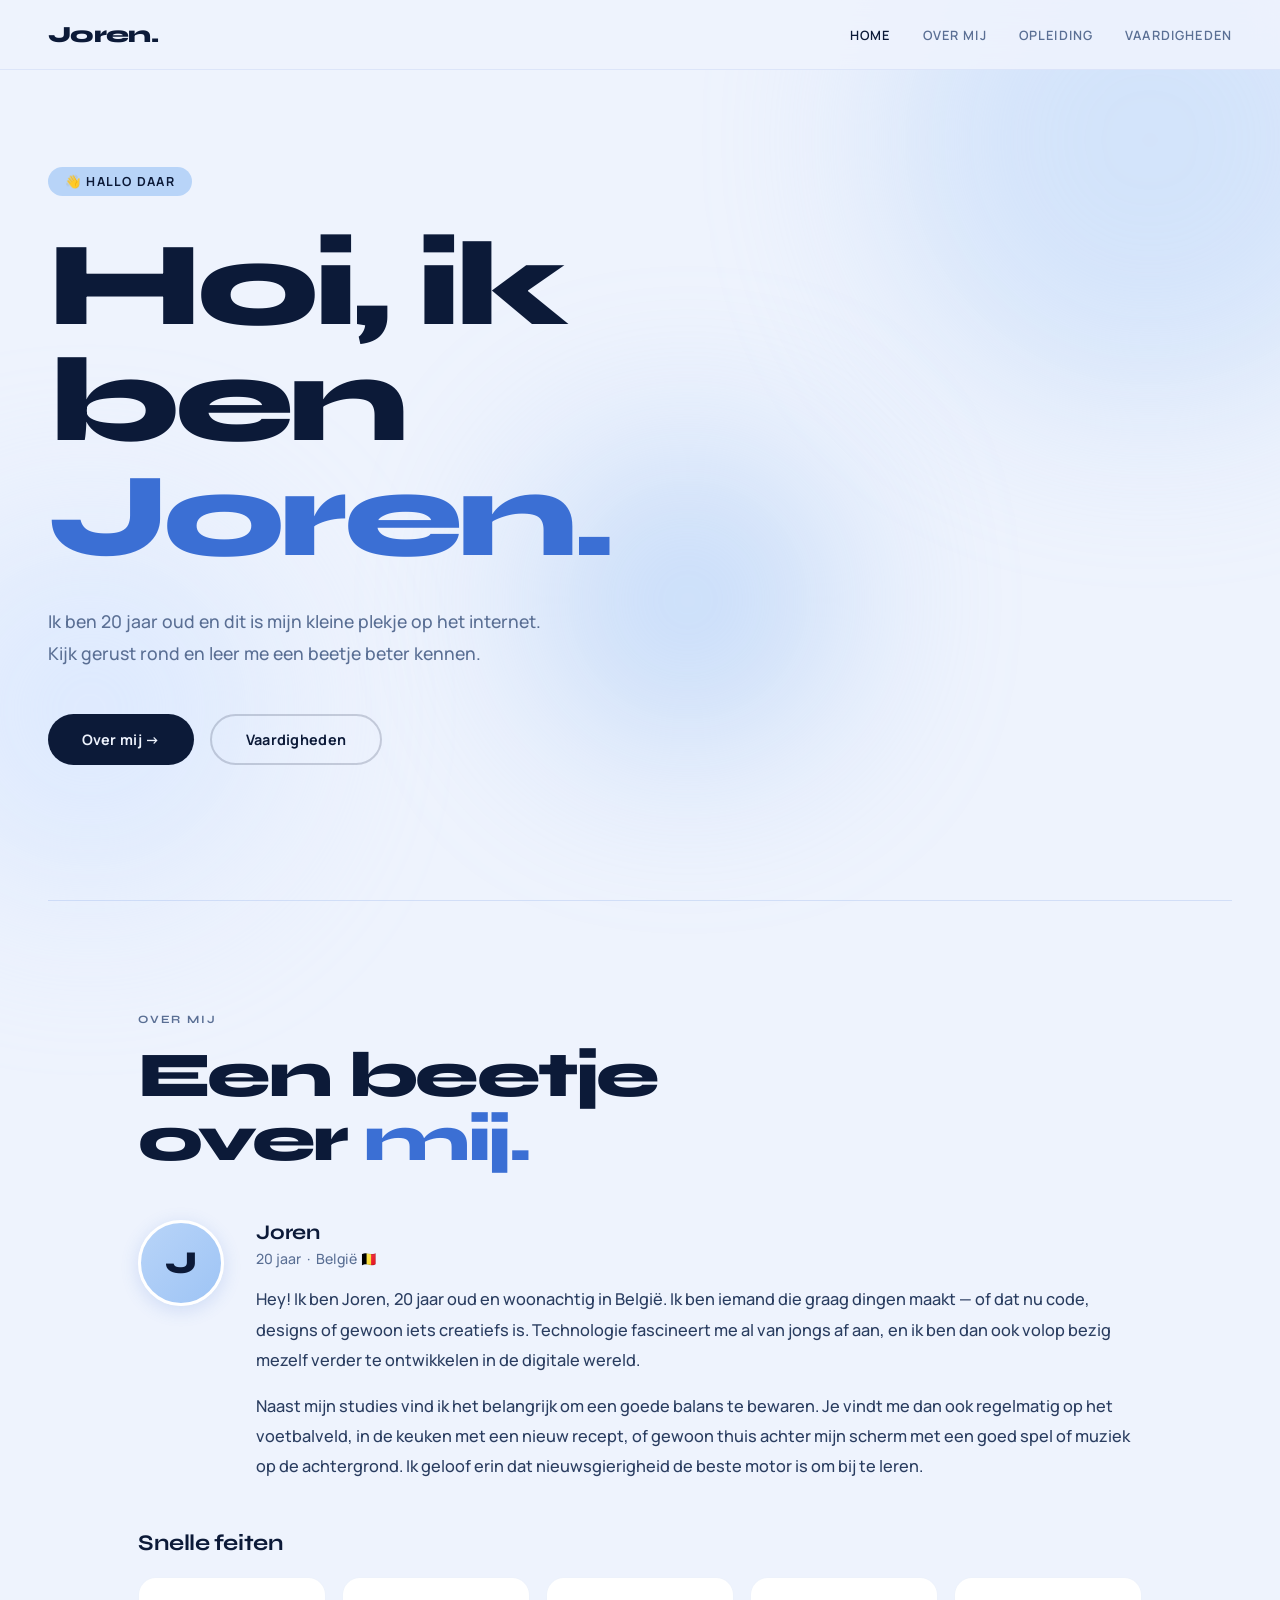
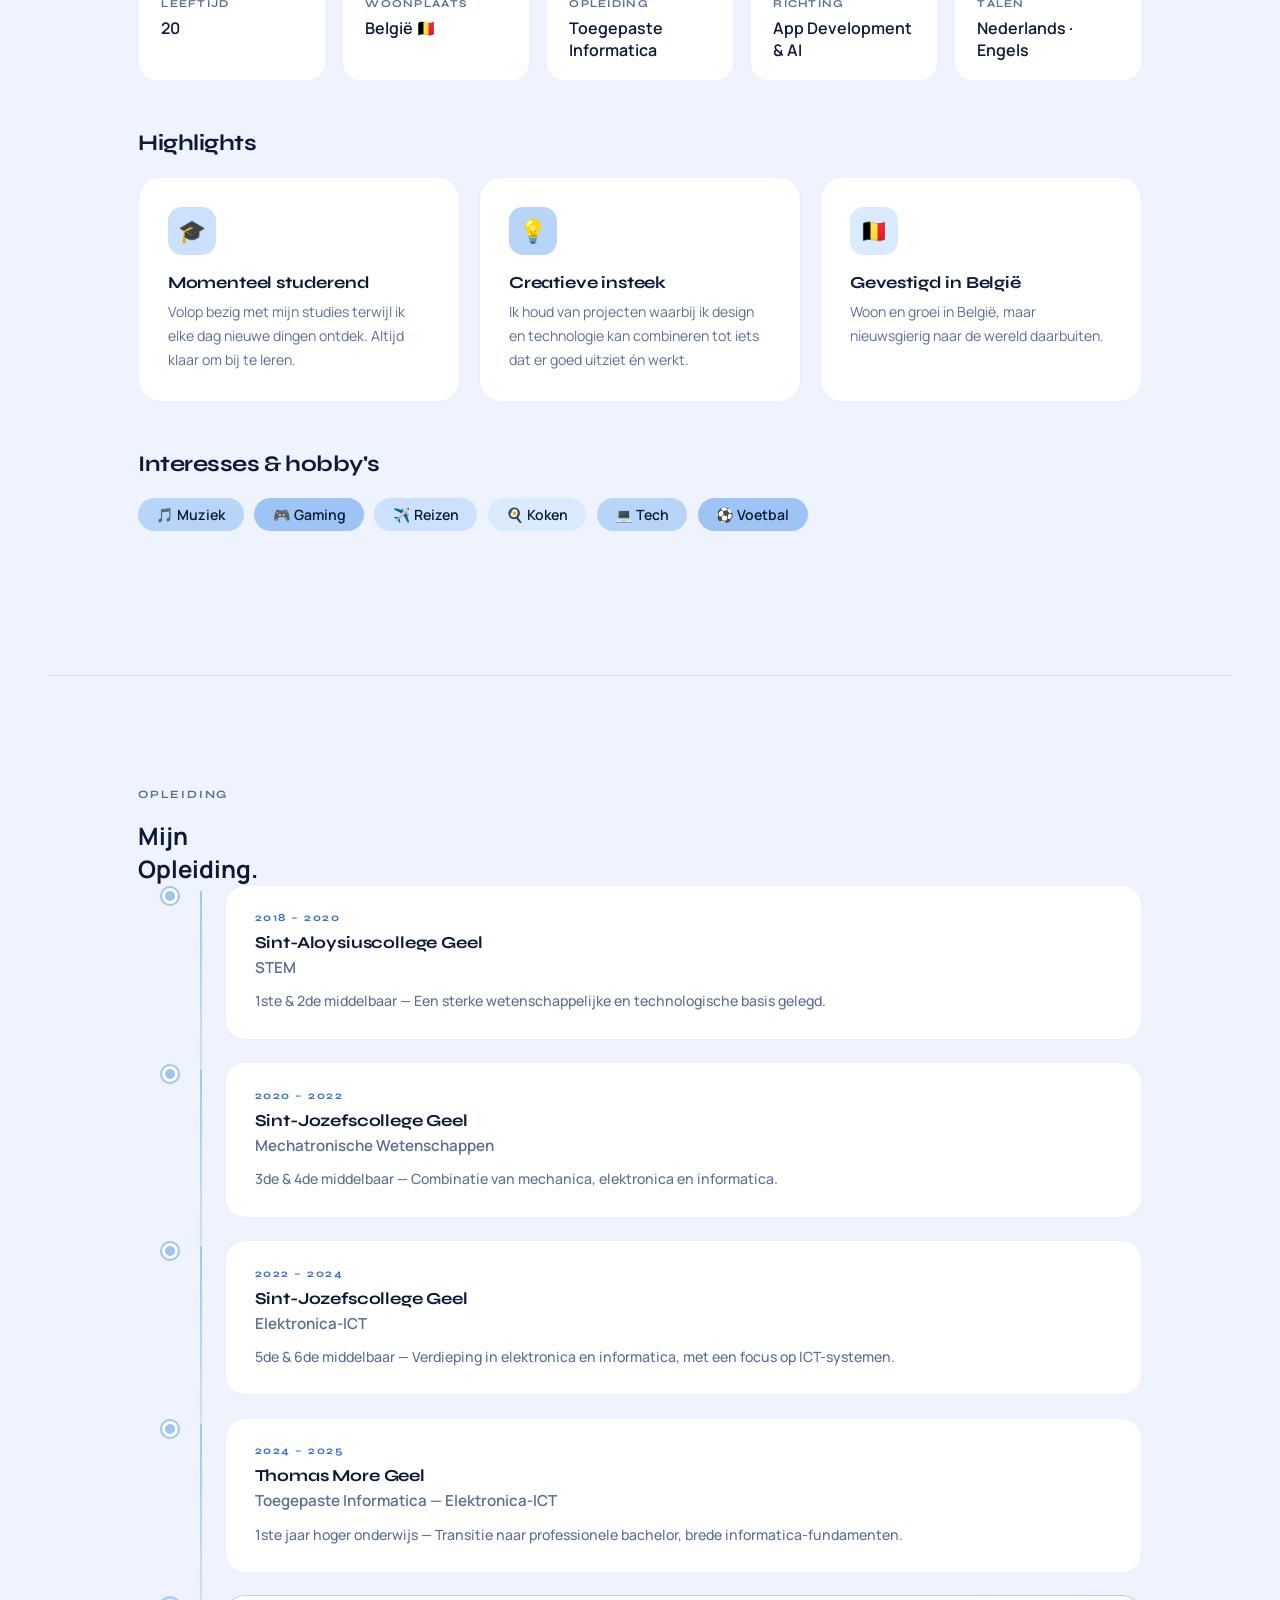
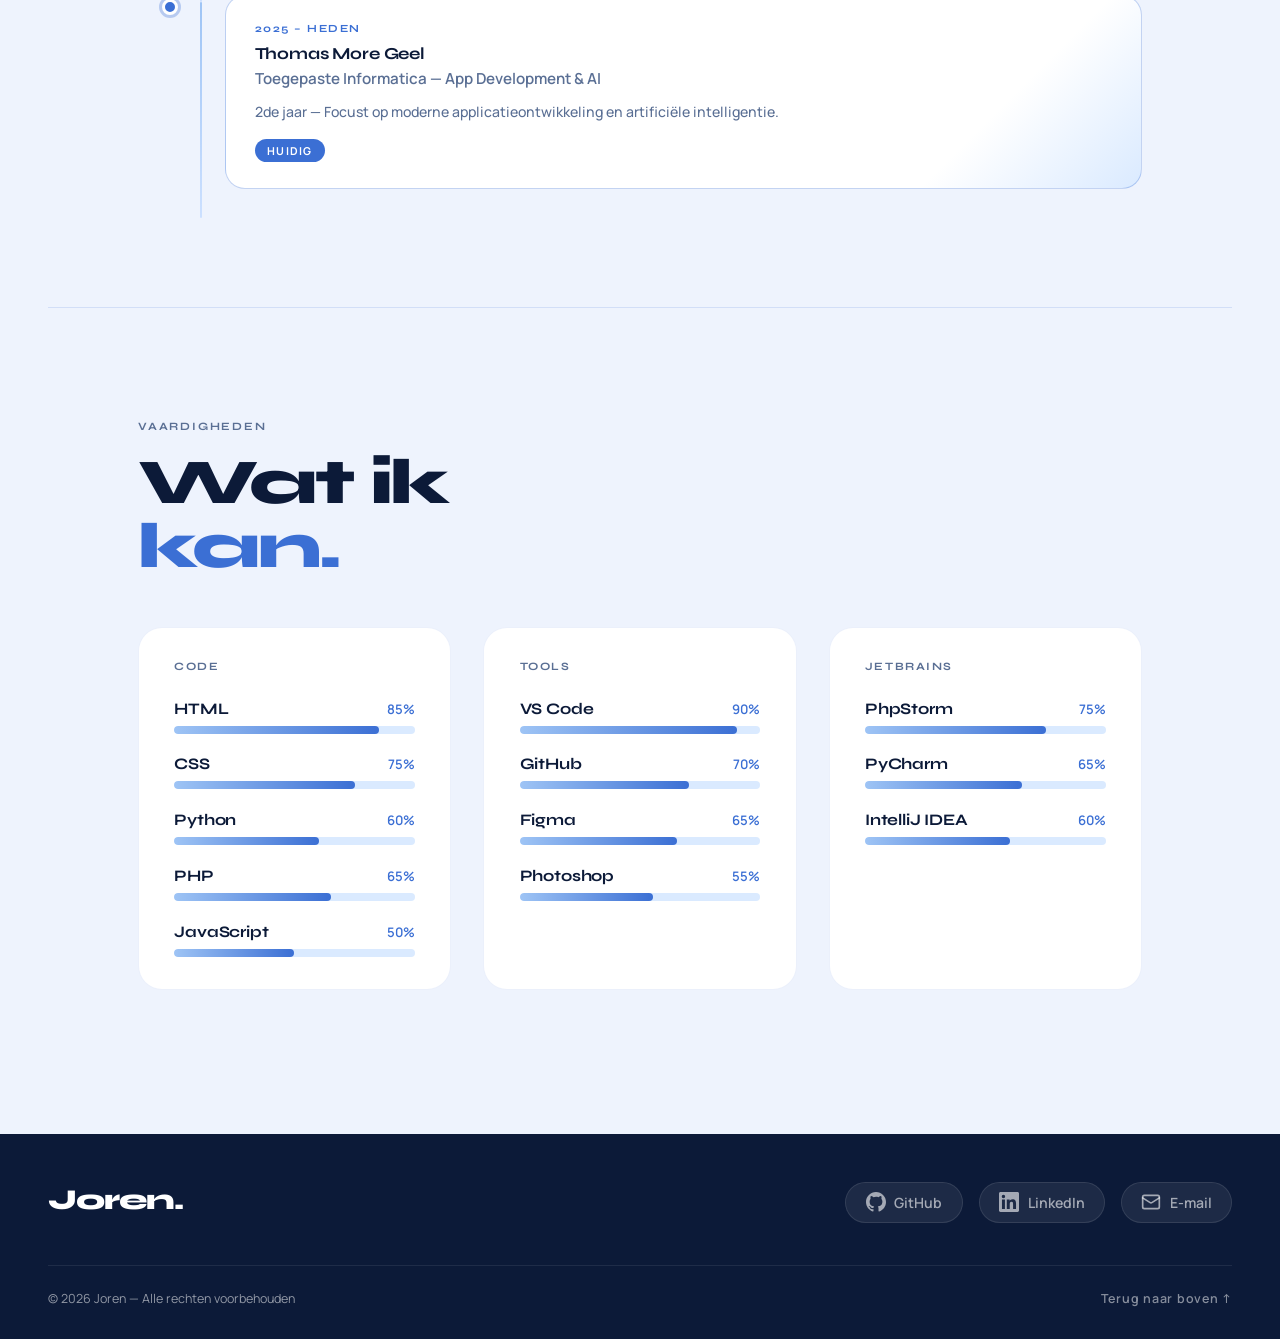
==== index.html @ c17e4665 "update portfolio" ====
<!DOCTYPE html>
<html lang="nl">
<head>
  <meta charset="UTF-8" />
  <meta name="viewport" content="width=device-width, initial-scale=1.0"/>
  <title>Joren</title>
  <link href="https://fonts.googleapis.com/css2?family=Syne:wght@600;700;800&family=Manrope:wght@400;500;600&display=swap" rel="stylesheet"/>
  <link rel="stylesheet" href="style.css"/>
</head>
<body>

  <nav>
    <a class="nav-logo" href="#home">Joren.</a>
    <ul class="nav-links">
      <li><a href="#home">Home</a></li>
      <li><a href="#about">Over mij</a></li>
      <li><a href="#opleiding">Opleiding</a></li>
      <li><a href="#skills">Vaardigheden</a></li>
    </ul>
  </nav>

  <div class="blob blob-1"></div>
  <div class="blob blob-2"></div>
  <div class="blob blob-3"></div>

  <!-- ── HERO ── -->
  <section id="home">
    <div class="hero-inner">
      <span class="hero-tag">👋 Hallo daar</span>
      <h1>Hoi, ik ben<br><span class="accent">Joren.</span></h1>
      <p class="hero-sub">
        Ik ben 20 jaar oud en dit is mijn kleine plekje op het internet.
        Kijk gerust rond en leer me een beetje beter kennen.
      </p>
      <div class="hero-actions">
        <a href="#about" class="btn btn-primary">Over mij →</a>
        <a href="#skills" class="btn btn-outline">Vaardigheden</a>
      </div>
    </div>
  </section>

  <hr class="divider"/>

  <!-- ── ABOUT ── -->
  <section id="about">
    <span class="about-label">Over mij</span>
    <h2>Een beetje<br>over <span class="accent">mij.</span></h2>

    <div class="about-top">
      <div class="avatar">J</div>
      <div class="avatar-info">
        <div class="name">Joren</div>
        <div class="meta">20 jaar &nbsp;·&nbsp; België 🇧🇪</div>
        <p class="bio-text">
          Hey! Ik ben Joren, 20 jaar oud en woonachtig in België. Ik ben iemand die graag dingen maakt — of dat nu code, designs of gewoon iets creatiefs is. Technologie fascineert me al van jongs af aan, en ik ben dan ook volop bezig mezelf verder te ontwikkelen in de digitale wereld.
        </p>
        <p class="bio-text">
          Naast mijn studies vind ik het belangrijk om een goede balans te bewaren. Je vindt me dan ook regelmatig op het voetbalveld, in de keuken met een nieuw recept, of gewoon thuis achter mijn scherm met een goed spel of muziek op de achtergrond. Ik geloof erin dat nieuwsgierigheid de beste motor is om bij te leren.
        </p>
      </div>
    </div>

    <!-- QUICK FACTS -->
    <p class="sub-title">Snelle feiten</p>
    <div class="facts">
      <div class="fact"><div class="fact-label">Leeftijd</div><div class="fact-value">20</div></div>
      <div class="fact"><div class="fact-label">Woonplaats</div><div class="fact-value">België 🇧🇪</div></div>
      <div class="fact"><div class="fact-label">Opleiding</div><div class="fact-value">Toegepaste Informatica</div></div>
      <div class="fact"><div class="fact-label">Richting</div><div class="fact-value">App Development & AI</div></div>
      <div class="fact"><div class="fact-label">Talen</div><div class="fact-value">Nederlands · Engels</div></div>
    </div>

    <!-- HIGHLIGHTS -->
    <p class="sub-title" id="highlights">Highlights</p>
    <div class="cards">
      <div class="card">
        <div class="card-icon" style="background:var(--blue-3);">🎓</div>
        <p class="card-title">Momenteel studerend</p>
        <p class="card-body">Volop bezig met mijn studies terwijl ik elke dag nieuwe dingen ontdek. Altijd klaar om bij te leren.</p>
      </div>
      <div class="card">
        <div class="card-icon" style="background:var(--blue-1);">💡</div>
        <p class="card-title">Creatieve insteek</p>
        <p class="card-body">Ik houd van projecten waarbij ik design en technologie kan combineren tot iets dat er goed uitziet én werkt.</p>
      </div>
      <div class="card">
        <div class="card-icon" style="background:var(--blue-4);">🇧🇪</div>
        <p class="card-title">Gevestigd in België</p>
        <p class="card-body">Woon en groei in België, maar nieuwsgierig naar de wereld daarbuiten.</p>
      </div>
    </div>

    <!-- INTERESTS -->
    <p class="sub-title">Interesses & hobby's</p>
    <div class="pills">
      <span class="pill c1">🎵 Muziek</span>
      <span class="pill c4">🎮 Gaming</span>
      <span class="pill c2">✈️ Reizen</span>
      <span class="pill c3">🍳 Koken</span>
      <span class="pill c1">💻 Tech</span>
      <span class="pill c4">⚽ Voetbal</span>
    </div>
  </section>

  <hr class="divider"/>

  <!-- ── OPLEIDING ── -->
  <section id="opleiding">
    <span class="about-label">Opleiding</span>
    <h2>Mijn<br><span class="accent">Opleiding.</span></h2>

    <div class="timeline">

      <div class="tl-item">
        <div class="tl-dot"></div>
        <div class="tl-line"></div>
        <div class="tl-card">
          <div class="tl-year">2018 – 2020</div>
          <div class="tl-school">Sint-Aloysiuscollege Geel</div>
          <div class="tl-degree">STEM</div>
          <p class="tl-desc">1ste & 2de middelbaar — Een sterke wetenschappelijke en technologische basis gelegd.</p>
        </div>
      </div>

      <div class="tl-item">
        <div class="tl-dot"></div>
        <div class="tl-line"></div>
        <div class="tl-card">
          <div class="tl-year">2020 – 2022</div>
          <div class="tl-school">Sint-Jozefscollege Geel</div>
          <div class="tl-degree">Mechatronische Wetenschappen</div>
          <p class="tl-desc">3de & 4de middelbaar — Combinatie van mechanica, elektronica en informatica.</p>
        </div>
      </div>

      <div class="tl-item">
        <div class="tl-dot"></div>
        <div class="tl-line"></div>
        <div class="tl-card">
          <div class="tl-year">2022 – 2024</div>
          <div class="tl-school">Sint-Jozefscollege Geel</div>
          <div class="tl-degree">Elektronica-ICT</div>
          <p class="tl-desc">5de & 6de middelbaar — Verdieping in elektronica en informatica, met een focus op ICT-systemen.</p>
        </div>
      </div>

      <div class="tl-item">
        <div class="tl-dot"></div>
        <div class="tl-line"></div>
        <div class="tl-card">
          <div class="tl-year">2024 – 2025</div>
          <div class="tl-school">Thomas More Geel</div>
          <div class="tl-degree">Toegepaste Informatica — Elektronica-ICT</div>
          <p class="tl-desc">1ste jaar hoger onderwijs — Transitie naar professionele bachelor, brede informatica-fundamenten.</p>
        </div>
      </div>

      <div class="tl-item tl-item--active">
        <div class="tl-dot tl-dot--active"></div>
        <div class="tl-line"></div>
        <div class="tl-card">
          <div class="tl-year">2025 – heden</div>
          <div class="tl-school">Thomas More Geel</div>
          <div class="tl-degree">Toegepaste Informatica — App Development & AI</div>
          <p class="tl-desc">2de jaar — Focust op moderne applicatieontwikkeling en artificiële intelligentie.</p>
          <span class="tl-badge">Huidig</span>
        </div>
      </div>


    </div>
  </section>

  <hr class="divider"/>

  <!-- ── SKILLS ── -->
  <section id="skills">
    <span class="about-label">Vaardigheden</span>
    <h2>Wat ik<br><span class="accent">kan.</span></h2>

    <div class="skills-grid">

      <div class="skill-group">
        <p class="skill-group-title">Code</p>
        <div class="skill-list">
          <div class="skill-item">
            <div class="skill-top"><span class="skill-name">HTML</span><span class="skill-pct">85%</span></div>
            <div class="skill-bar"><div class="skill-fill" style="--w:85%"></div></div>
          </div>
          <div class="skill-item">
            <div class="skill-top"><span class="skill-name">CSS</span><span class="skill-pct">75%</span></div>
            <div class="skill-bar"><div class="skill-fill" style="--w:75%"></div></div>
          </div>
          <div class="skill-item">
            <div class="skill-top"><span class="skill-name">Python</span><span class="skill-pct">60%</span></div>
            <div class="skill-bar"><div class="skill-fill" style="--w:60%"></div></div>
          </div>
          <div class="skill-item">
            <div class="skill-top"><span class="skill-name">PHP</span><span class="skill-pct">65%</span></div>
            <div class="skill-bar"><div class="skill-fill" style="--w:65%"></div></div>
          </div>
          <div class="skill-item">
            <div class="skill-top"><span class="skill-name">JavaScript</span><span class="skill-pct">50%</span></div>
            <div class="skill-bar"><div class="skill-fill" style="--w:50%"></div></div>
          </div>
        </div>
      </div>

      <div class="skill-group">
        <p class="skill-group-title">Tools</p>
        <div class="skill-list">
          <div class="skill-item">
            <div class="skill-top"><span class="skill-name">VS Code</span><span class="skill-pct">90%</span></div>
            <div class="skill-bar"><div class="skill-fill" style="--w:90%"></div></div>
          </div>
          <div class="skill-item">
            <div class="skill-top"><span class="skill-name">GitHub</span><span class="skill-pct">70%</span></div>
            <div class="skill-bar"><div class="skill-fill" style="--w:70%"></div></div>
          </div>
          <div class="skill-item">
            <div class="skill-top"><span class="skill-name">Figma</span><span class="skill-pct">65%</span></div>
            <div class="skill-bar"><div class="skill-fill" style="--w:65%"></div></div>
          </div>
          <div class="skill-item">
            <div class="skill-top"><span class="skill-name">Photoshop</span><span class="skill-pct">55%</span></div>
            <div class="skill-bar"><div class="skill-fill" style="--w:55%"></div></div>
          </div>
        </div>
      </div>

      <div class="skill-group">
        <p class="skill-group-title">JetBrains</p>
        <div class="skill-list">
          <div class="skill-item">
            <div class="skill-top"><span class="skill-name">PhpStorm</span><span class="skill-pct">75%</span></div>
            <div class="skill-bar"><div class="skill-fill" style="--w:75%"></div></div>
          </div>
          <div class="skill-item">
            <div class="skill-top"><span class="skill-name">PyCharm</span><span class="skill-pct">65%</span></div>
            <div class="skill-bar"><div class="skill-fill" style="--w:65%"></div></div>
          </div>
          <div class="skill-item">
            <div class="skill-top"><span class="skill-name">IntelliJ IDEA</span><span class="skill-pct">60%</span></div>
            <div class="skill-bar"><div class="skill-fill" style="--w:60%"></div></div>
          </div>
        </div>
      </div>

    </div>

  </section>

  <footer>
    <div class="footer-inner">
      <div class="footer-left">
        <a class="footer-logo" href="#home">Joren.</a>
      </div>
      <div class="footer-links">
        <a href="https://github.com/cjoren123" target="_blank" class="footer-link" aria-label="GitHub">
          <svg width="20" height="20" viewBox="0 0 24 24" fill="currentColor"><path d="M12 0C5.374 0 0 5.373 0 12c0 5.302 3.438 9.8 8.207 11.387.599.111.793-.261.793-.577v-2.234c-3.338.726-4.033-1.416-4.033-1.416-.546-1.387-1.333-1.756-1.333-1.756-1.089-.745.083-.729.083-.729 1.205.084 1.839 1.237 1.839 1.237 1.07 1.834 2.807 1.304 3.492.997.107-.775.418-1.305.762-1.604-2.665-.305-5.467-1.334-5.467-5.931 0-1.311.469-2.381 1.236-3.221-.124-.303-.535-1.524.117-3.176 0 0 1.008-.322 3.301 1.23A11.509 11.509 0 0 1 12 5.803c1.02.005 2.047.138 3.006.404 2.291-1.552 3.297-1.23 3.297-1.23.653 1.653.242 2.874.118 3.176.77.84 1.235 1.911 1.235 3.221 0 4.609-2.807 5.624-5.479 5.921.43.372.823 1.102.823 2.222v3.293c0 .319.192.694.801.576C20.566 21.797 24 17.3 24 12c0-6.627-5.373-12-12-12z"/></svg>
          GitHub
        </a>
        <a href="https://www.linkedin.com/in/joren-cools/" target="_blank" class="footer-link" aria-label="LinkedIn">
          <svg width="20" height="20" viewBox="0 0 24 24" fill="currentColor"><path d="M20.447 20.452h-3.554v-5.569c0-1.328-.027-3.037-1.852-3.037-1.853 0-2.136 1.445-2.136 2.939v5.667H9.351V9h3.414v1.561h.046c.477-.9 1.637-1.85 3.37-1.85 3.601 0 4.267 2.37 4.267 5.455v6.286zM5.337 7.433a2.062 2.062 0 0 1-2.063-2.065 2.064 2.064 0 1 1 2.063 2.065zm1.782 13.019H3.555V9h3.564v11.452zM22.225 0H1.771C.792 0 0 .774 0 1.729v20.542C0 23.227.792 24 1.771 24h20.451C23.2 24 24 23.227 24 22.271V1.729C24 .774 23.2 0 22.222 0h.003z"/></svg>
          LinkedIn
        </a>
        <a href="mailto:coolsjoren@gmail.com" class="footer-link" aria-label="Email">
          <svg width="20" height="20" viewBox="0 0 24 24" fill="none" stroke="currentColor" stroke-width="2" stroke-linecap="round" stroke-linejoin="round"><rect x="2" y="4" width="20" height="16" rx="2"/><path d="m22 7-8.97 5.7a1.94 1.94 0 0 1-2.06 0L2 7"/></svg>
          E-mail
        </a>
      </div>
    </div>
    <div class="footer-bottom">
      <span>© 2026 Joren — Alle rechten voorbehouden</span>
      <a href="#home" class="footer-top-btn">Terug naar boven ↑</a>
    </div>
  </footer>

  <script>
    // Scroll-reveal for timeline and skill cards
    const observer = new IntersectionObserver((entries) => {
      entries.forEach(el => {
        if (el.isIntersecting) {
          el.target.classList.add('visible');
          observer.unobserve(el.target);
        }
      });
    }, { threshold: 0.12 });

    document.querySelectorAll('.tl-item, .card, .fact, .skill-group').forEach(el => observer.observe(el));

    // Cursor glow
    const glow = document.createElement('div');
    glow.className = 'cursor-glow';
    document.body.appendChild(glow);
    document.addEventListener('mousemove', e => {
      glow.style.left = e.clientX + 'px';
      glow.style.top  = e.clientY + 'px';
    });

    // Nav shrink on scroll
    const nav = document.querySelector('nav');
    window.addEventListener('scroll', () => {
      nav.style.padding = window.scrollY > 60 ? '.8rem 3rem' : '';
      nav.style.boxShadow = window.scrollY > 60 ? '0 4px 24px rgba(12,26,56,.08)' : '';
    }, { passive: true });

    // Active nav highlight on scroll
    const sections = document.querySelectorAll('section[id]');
    const navLinks = document.querySelectorAll('.nav-links a');
    window.addEventListener('scroll', () => {
      let current = '';
      sections.forEach(s => {
        if (window.scrollY >= s.offsetTop - 120) current = s.id;
      });
      navLinks.forEach(a => {
        a.classList.toggle('nav-active', a.getAttribute('href') === '#' + current);
      });
    }, { passive: true });
  </script>

  <style>
    /* Scroll-reveal states */
    .tl-item, .card, .fact, .skill-group {
      opacity: 0;
      transform: translateY(28px);
      transition: opacity .55s ease, transform .55s ease;
    }
    .tl-item.visible, .card.visible, .fact.visible, .skill-group.visible {
      opacity: 1;
      transform: translateY(0);
    }
    .tl-item:nth-child(1) { transition-delay: .05s; }
    .tl-item:nth-child(2) { transition-delay: .12s; }
    .tl-item:nth-child(3) { transition-delay: .19s; }
    .tl-item:nth-child(4) { transition-delay: .26s; }
    .tl-item:nth-child(5) { transition-delay: .33s; }
    .card:nth-child(1) { transition-delay: .05s; }
    .card:nth-child(2) { transition-delay: .13s; }
    .card:nth-child(3) { transition-delay: .21s; }
    .fact:nth-child(1) { transition-delay: .04s; }
    .fact:nth-child(2) { transition-delay: .09s; }
    .fact:nth-child(3) { transition-delay: .14s; }
    .fact:nth-child(4) { transition-delay: .19s; }
    .fact:nth-child(5) { transition-delay: .24s; }
    .skill-group:nth-child(1) { transition-delay: .05s; }
    .skill-group:nth-child(2) { transition-delay: .13s; }
    .skill-group:nth-child(3) { transition-delay: .21s; }

    /* Cursor glow */
    .cursor-glow {
      position: fixed; pointer-events: none; z-index: 0;
      width: 320px; height: 320px;
      border-radius: 50%;
      background: radial-gradient(circle, rgba(59,111,212,.09) 0%, transparent 70%);
      transform: translate(-50%, -50%);
      transition: left .12s ease, top .12s ease;
    }

    /* Active nav link */
    .nav-links a.nav-active { color: var(--ink); }
  </style>
---- style.css ----
/* ── RESET & VARIABLES ── */
*, *::before, *::after { box-sizing: border-box; margin: 0; padding: 0; }

:root {
  --bg:       #eef3fd;
  --blue-1:   #b8d4f8;
  --blue-2:   #9ec4f5;
  --blue-3:   #cce0ff;
  --blue-4:   #daeaff;
  --blue-acc: #3b6fd4;
  --ink:      #0c1a38;
  --muted:    #5a6f94;
  --white:    #ffffff;
}

html { scroll-behavior: smooth; }
body {
  background: var(--bg);
  color: var(--ink);
  font-family: 'Manrope', sans-serif;
  font-weight: 400;
  overflow-x: hidden;
}

/* ── NAV ── */
nav {
  position: fixed; top: 0; left: 0; right: 0; z-index: 100;
  display: flex; justify-content: space-between; align-items: center;
  padding: 1.3rem 3rem;
  background: rgba(238,243,253,0.88);
  backdrop-filter: blur(14px);
  border-bottom: 1px solid rgba(59,111,212,.1);
}
.nav-logo {
  font-family: 'Syne', sans-serif; font-weight: 800;
  font-size: 1.45rem; letter-spacing: -.03em;
  color: var(--ink); text-decoration: none;
}
.nav-links { display: flex; gap: 2rem; list-style: none; }
.nav-links a {
  text-decoration: none; font-size: .8rem; font-weight: 600;
  letter-spacing: .09em; text-transform: uppercase;
  color: var(--muted); transition: color .2s;
}
.nav-links a:hover { color: var(--ink); }

/* ── BLOBS ── */
.blob {
  position: fixed; border-radius: 50%;
  filter: blur(90px); opacity: .5; pointer-events: none; z-index: 0;
}
.blob-1 { width: 520px; height: 520px; background: var(--blue-1); top: -120px; right: -130px; animation: drift 10s ease-in-out infinite alternate; }
.blob-2 { width: 360px; height: 360px; background: var(--blue-3); bottom: 10px; left: -90px;   animation: drift 13s ease-in-out infinite alternate-reverse; }
.blob-3 { width: 300px; height: 300px; background: var(--blue-2); top: 50%;    left: 42%;      animation: drift  8s ease-in-out infinite alternate; }

@keyframes drift {
  from { transform: translate(0,0) scale(1); }
  to   { transform: translate(28px,20px) scale(1.08); }
}

/* ── HERO ── */
#home {
  min-height: 100vh;
  display: flex; flex-direction: column; justify-content: center;
  padding: 8rem 3rem 6rem;
  position: relative; z-index: 1;
}
.hero-inner { max-width: 780px; }

.hero-tag {
  display: inline-flex; align-items: center; gap: .5rem;
  background: var(--blue-1); color: var(--ink);
  font-size: .78rem; font-weight: 700; letter-spacing: .1em; text-transform: uppercase;
  padding: .4rem 1.05rem; border-radius: 100px; margin-bottom: 2rem;
  opacity: 0; animation: fadeUp .5s .15s forwards;
}

h1 {
  font-family: 'Syne', sans-serif; font-weight: 800;
  font-size: clamp(3.4rem, 10vw, 7.5rem);
  line-height: .96; letter-spacing: -.04em;
  opacity: 0; animation: fadeUp .65s .3s forwards;
}
h1 .accent { color: var(--blue-acc); }

.hero-sub {
  margin-top: 2rem; font-size: 1.1rem; font-weight: 500;
  line-height: 1.8; color: var(--muted); max-width: 500px;
  opacity: 0; animation: fadeUp .65s .48s forwards;
}

.hero-actions {
  margin-top: 2.8rem; display: flex; gap: 1rem; flex-wrap: wrap;
  opacity: 0; animation: fadeUp .65s .62s forwards;
}

/* ── BUTTONS ── */
.btn {
  text-decoration: none; font-family: 'Manrope', sans-serif;
  font-size: .9rem; font-weight: 700; letter-spacing: .02em;
  padding: .88rem 2.1rem; border-radius: 100px;
  transition: transform .2s, box-shadow .2s;
  display: inline-flex; align-items: center; gap: .4rem;
}
.btn:hover { transform: translateY(-3px); box-shadow: 0 10px 30px rgba(12,26,56,.13); }
.btn-primary { background: var(--ink); color: var(--bg); }
.btn-outline  { background: transparent; color: var(--ink); border: 2px solid rgba(12,26,56,.18); }

.btn-light {
  text-decoration: none; font-family: 'Manrope', sans-serif;
  font-size: .9rem; font-weight: 700;
  padding: .88rem 2rem; border-radius: 100px;
  background: var(--blue-3); color: var(--ink);
  transition: transform .2s, box-shadow .2s; white-space: nowrap;
}
.btn-light:hover { transform: translateY(-2px); box-shadow: 0 6px 20px rgba(0,0,0,.18); }

/* ── DIVIDER ── */
.divider {
  position: relative; z-index: 1;
  margin: 0 3rem;
  border: none; border-top: 1px solid rgba(59,111,212,.15);
}

/* ── SHARED SECTION WRAPPER ── */
#about, #skills {
  position: relative; z-index: 1;
  padding: 7rem 3rem 6rem;
  max-width: 1100px; margin: 0 auto;
}

.about-label {
  display: block; font-family: 'Syne', sans-serif;
  font-size: .7rem; font-weight: 700; letter-spacing: .16em;
  text-transform: uppercase; color: var(--muted); margin-bottom: 1.1rem;
}

#about h2, #skills h2 {
  font-family: 'Syne', sans-serif; font-weight: 800;
  font-size: clamp(2.4rem, 5vw, 4rem);
  line-height: 1.0; letter-spacing: -.04em; margin-bottom: 3rem;
}
#about h2 .accent, #skills h2 .accent { color: var(--blue-acc); }

/* ── AVATAR ── */
.about-top {
  display: grid; grid-template-columns: auto 1fr; gap: 2rem;
  align-items: start; margin-bottom: 3rem;
}
.avatar {
  width: 86px; height: 86px; border-radius: 50%;
  background: linear-gradient(135deg, var(--blue-1), var(--blue-2));
  display: flex; align-items: center; justify-content: center;
  font-family: 'Syne', sans-serif; font-weight: 800; font-size: 2rem;
  color: var(--ink); flex-shrink: 0;
  border: 3px solid var(--white);
  box-shadow: 0 4px 18px rgba(59,111,212,.18);
}
.avatar-info .name {
  font-family: 'Syne', sans-serif; font-weight: 700; font-size: 1.3rem; letter-spacing: -.01em;
}
.avatar-info .meta { font-size: .88rem; color: var(--muted); margin-top: .3rem; font-weight: 500; }
.avatar-info .bio-text {
  margin-top: 1rem; font-size: 1.02rem; font-weight: 500;
  line-height: 1.85; color: #2a3d60;
}

/* ── SECTION TITLES ── */
.sub-title {
  font-family: 'Syne', sans-serif; font-weight: 700;
  font-size: 1.4rem; letter-spacing: -.02em; margin-bottom: 1.3rem;
}

/* ── FACTS ── */
.facts {
  display: grid; grid-template-columns: repeat(auto-fit, minmax(180px,1fr));
  gap: 1rem; margin-bottom: 3rem;
}
.fact {
  background: var(--white); border-radius: 18px; padding: 1.2rem 1.4rem;
  border: 1px solid rgba(59,111,212,.09);
  transition: transform .2s, box-shadow .2s;
}
.fact:hover { transform: translateY(-3px); box-shadow: 0 10px 24px rgba(59,111,212,.1); }
.fact-label {
  font-family: 'Syne', sans-serif;
  font-size: .66rem; font-weight: 700; letter-spacing: .12em;
  text-transform: uppercase; color: var(--muted); margin-bottom: .4rem;
}
.fact-value { font-size: 1rem; font-weight: 600; }

/* ── CARDS ── */
.cards {
  display: grid; grid-template-columns: repeat(auto-fit, minmax(220px,1fr));
  gap: 1.2rem; margin-bottom: 3rem;
}
.card {
  background: var(--white); border-radius: 22px; padding: 1.8rem;
  border: 1px solid rgba(59,111,212,.1);
  transition: transform .25s, box-shadow .25s;
}
.card:hover { transform: translateY(-5px); box-shadow: 0 18px 40px rgba(59,111,212,.13); }
.card-icon {
  width: 48px; height: 48px; border-radius: 14px;
  display: flex; align-items: center; justify-content: center;
  font-size: 1.4rem; margin-bottom: 1.1rem;
}
.card-title {
  font-family: 'Syne', sans-serif; font-weight: 700;
  font-size: 1.05rem; letter-spacing: -.01em; margin-bottom: .45rem;
}
.card-body { font-size: .88rem; line-height: 1.7; color: var(--muted); }

/* ── PILLS ── */
.pills { display: flex; flex-wrap: wrap; gap: .65rem; margin-bottom: 3rem; }
.pill {
  border-radius: 100px; padding: .45rem 1.15rem;
  font-size: .88rem; font-weight: 600; color: var(--ink);
  transition: transform .2s, filter .2s; cursor: default;
}
.pill:hover { transform: translateY(-2px); filter: brightness(.94); }
.c1 { background: var(--blue-1); }
.c2 { background: var(--blue-3); }
.c3 { background: var(--blue-4); }
.c4 { background: var(--blue-2); }

/* ── OPLEIDING ── */
#opleiding {
  position: relative; z-index: 1;
  padding: 7rem 3rem 6rem;
  max-width: 1100px; margin: 0 auto;
}

.timeline {
  display: flex;
  flex-direction: column;
  gap: 0;
  padding-left: 1.5rem;
}

.tl-item {
  display: grid;
  grid-template-columns: 16px 2px 1fr;
  gap: 0 1.4rem;
  align-items: start;
  position: relative;
}

.tl-dot {
  width: 16px; height: 16px;
  border-radius: 50%;
  background: var(--blue-2);
  border: 3px solid var(--white);
  box-shadow: 0 0 0 2px var(--blue-2);
  margin-top: .2rem;
  flex-shrink: 0;
  transition: background .2s, box-shadow .2s;
}

.tl-dot--active {
  background: var(--blue-acc);
  box-shadow: 0 0 0 3px rgba(59,111,212,.3);
  animation: pulse 2.5s ease-in-out infinite;
}

@keyframes pulse {
  0%, 100% { box-shadow: 0 0 0 3px rgba(59,111,212,.3); }
  50%       { box-shadow: 0 0 0 7px rgba(59,111,212,.08); }
}

.tl-line {
  width: 2px;
  background: linear-gradient(to bottom, var(--blue-2), var(--blue-3));
  min-height: 100%;
  align-self: stretch;
  margin-top: .4rem;
  border-radius: 2px;
}

.tl-card {
  background: var(--white);
  border-radius: 20px;
  padding: 1.6rem 1.8rem;
  border: 1px solid rgba(59,111,212,.1);
  margin-bottom: 1.4rem;
  transition: transform .25s, box-shadow .25s;
  position: relative;
}

.tl-card:hover {
  transform: translateY(-3px);
  box-shadow: 0 12px 32px rgba(59,111,212,.11);
}

.tl-item--active .tl-card {
  border-color: rgba(59,111,212,.3);
  background: linear-gradient(135deg, var(--white) 80%, var(--blue-4));
}

.tl-year {
  font-family: 'Syne', sans-serif;
  font-size: .68rem; font-weight: 700;
  letter-spacing: .14em; text-transform: uppercase;
  color: var(--blue-acc); margin-bottom: .5rem;
}

.tl-school {
  font-family: 'Syne', sans-serif;
  font-size: 1.05rem; font-weight: 700;
  letter-spacing: -.01em; color: var(--ink);
  margin-bottom: .25rem;
}

.tl-degree {
  font-size: .95rem; font-weight: 600;
  color: var(--muted); margin-bottom: .7rem;
}

.tl-desc {
  font-size: .88rem; line-height: 1.7; color: var(--muted); font-weight: 500;
}

.tl-badge {
  display: inline-flex; align-items: center;
  background: var(--blue-acc); color: var(--white);
  font-size: .68rem; font-weight: 700;
  letter-spacing: .1em; text-transform: uppercase;
  padding: .28rem .8rem; border-radius: 100px;
  margin-top: .9rem;
}

@media (max-width: 700px) {
  #opleiding { padding-left: 1.4rem; padding-right: 1.4rem; }
  .timeline { padding-left: .5rem; }
  .tl-item { grid-template-columns: 14px 2px 1fr; gap: 0 1rem; }
}

/* ── SKILLS ── */
.skills-grid {
  display: grid;
  grid-template-columns: repeat(auto-fit, minmax(300px, 1fr));
  gap: 2rem;
  margin-bottom: 3rem;
}

.skill-group {
  background: var(--white);
  border-radius: 24px;
  padding: 2rem 2.2rem;
  border: 1px solid rgba(59,111,212,.1);
}

.skill-group-title {
  font-family: 'Syne', sans-serif; font-weight: 700;
  font-size: .7rem; letter-spacing: .14em; text-transform: uppercase;
  color: var(--muted); margin-bottom: 1.6rem;
}

.skill-list { display: flex; flex-direction: column; gap: 1.3rem; }

.skill-item {}

.skill-top {
  display: flex; justify-content: space-between; align-items: baseline;
  margin-bottom: .5rem;
}

.skill-name {
  font-family: 'Syne', sans-serif; font-weight: 700;
  font-size: 1rem; letter-spacing: -.01em;
}

.skill-pct {
  font-size: .82rem; font-weight: 600; color: var(--blue-acc);
}

.skill-bar {
  height: 8px;
  background: var(--blue-4);
  border-radius: 100px;
  overflow: hidden;
}

.skill-fill {
  height: 100%;
  width: var(--w);
  background: linear-gradient(90deg, var(--blue-2), var(--blue-acc));
  border-radius: 100px;
  transform-origin: left;
  animation: growBar 1s ease-out forwards;
  transform: scaleX(0);
}

@keyframes growBar {
  from { transform: scaleX(0); }
  to   { transform: scaleX(1); }
}

/* ── CTA ── */
.cta-bar {
  padding: 2.2rem 2.5rem;
  background: var(--ink); border-radius: 24px; color: var(--bg);
  display: flex; align-items: center; justify-content: space-between;
  gap: 1rem; flex-wrap: wrap;
}
.cta-bar p { font-size: 1rem; line-height: 1.6; max-width: 400px; font-weight: 500; }
.cta-bar p strong {
  font-family: 'Syne', sans-serif; font-size: 1.15rem; font-weight: 700;
  display: block; margin-bottom: .25rem;
}

/* ── FOOTER ── */
footer {
  position: relative; z-index: 1;
  background: var(--ink);
  color: rgba(255,255,255,.55);
  padding: 3rem 3rem 2rem;
  margin-top: 0;
}

.footer-inner {
  display: flex; justify-content: space-between; align-items: flex-start;
  flex-wrap: wrap; gap: 2rem; margin-bottom: 2.5rem;
}

.footer-logo {
  font-family: 'Syne', sans-serif; font-weight: 800;
  font-size: 1.8rem; letter-spacing: -.04em;
  color: #fff; text-decoration: none;
  display: block; margin-bottom: .5rem;
  transition: opacity .2s;
}
.footer-logo:hover { opacity: .75; }

.footer-tagline {
  font-size: .85rem; font-weight: 500; color: rgba(255,255,255,.45);
}

.footer-links {
  display: flex; gap: 1rem; flex-wrap: wrap; align-items: center;
}

.footer-link {
  display: inline-flex; align-items: center; gap: .55rem;
  text-decoration: none; color: rgba(255,255,255,.6);
  font-size: .88rem; font-weight: 600;
  background: rgba(255,255,255,.07);
  padding: .6rem 1.2rem; border-radius: 100px;
  border: 1px solid rgba(255,255,255,.1);
  transition: background .2s, color .2s, transform .2s, box-shadow .2s;
}
.footer-link:hover {
  background: rgba(255,255,255,.15); color: #fff;
  transform: translateY(-2px);
  box-shadow: 0 6px 18px rgba(0,0,0,.25);
}

.footer-bottom {
  display: flex; justify-content: space-between; align-items: center;
  flex-wrap: wrap; gap: 1rem;
  border-top: 1px solid rgba(255,255,255,.08);
  padding-top: 1.5rem;
  font-size: .78rem;
}

.footer-top-btn {
  text-decoration: none; color: rgba(255,255,255,.5);
  font-size: .78rem; font-weight: 600;
  letter-spacing: .06em;
  transition: color .2s;
}
.footer-top-btn:hover { color: #fff; }

/* ── PILL HOVER GLOW ── */
.pill { position: relative; overflow: hidden; }
.pill::after {
  content: ''; position: absolute; inset: 0;
  background: linear-gradient(120deg, transparent 30%, rgba(255,255,255,.3) 50%, transparent 70%);
  transform: translateX(-100%);
  transition: transform .4s ease;
}
.pill:hover::after { transform: translateX(100%); }

/* ── CARD SHIMMER ── */
.card, .fact, .skill-group { position: relative; overflow: hidden; }
.card::before, .fact::before {
  content: ''; position: absolute; inset: 0;
  background: linear-gradient(120deg, transparent 40%, rgba(59,111,212,.05) 50%, transparent 60%);
  transform: translateX(-100%);
  transition: transform .5s ease;
}
.card:hover::before, .fact:hover::before { transform: translateX(100%); }

/* ── NAV SCROLL SHRINK ── */
nav { transition: padding .3s ease, box-shadow .3s ease; }

@media (max-width: 700px) {
  footer { padding: 2.5rem 1.4rem 1.8rem; }
  .footer-inner { flex-direction: column; }
  .footer-links { gap: .7rem; }
}

/* ── ANIMATIONS ── */
@keyframes fadeUp {
  from { opacity: 0; transform: translateY(24px); }
  to   { opacity: 1; transform: translateY(0); }
}

/* ── RESPONSIVE ── */
@media (max-width: 700px) {
  nav { padding: 1.1rem 1.4rem; }
  #home, #about, #skills { padding-left: 1.4rem; padding-right: 1.4rem; }
  .divider { margin: 0 1.4rem; }
  footer { padding: 1.8rem 1.4rem; }
  .about-top { grid-template-columns: 1fr; }
  .skills-grid { grid-template-columns: 1fr; }
}
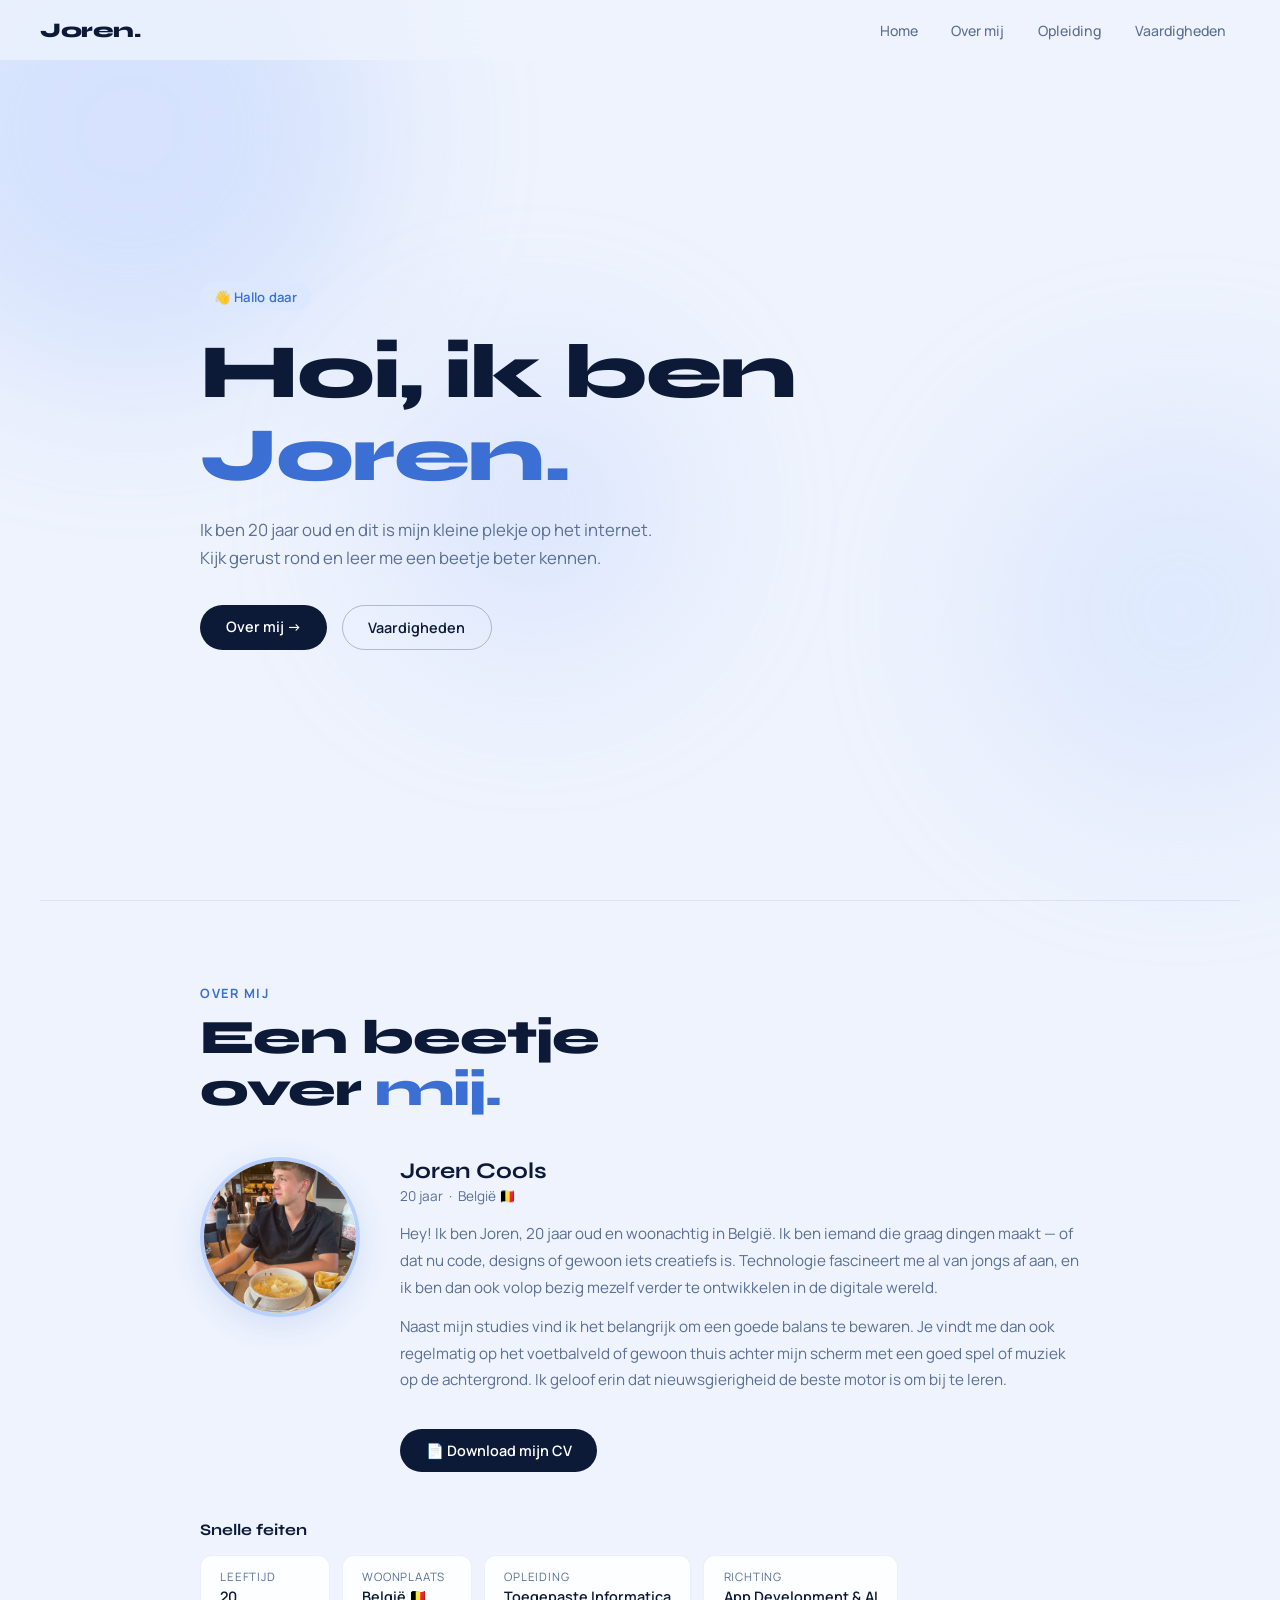
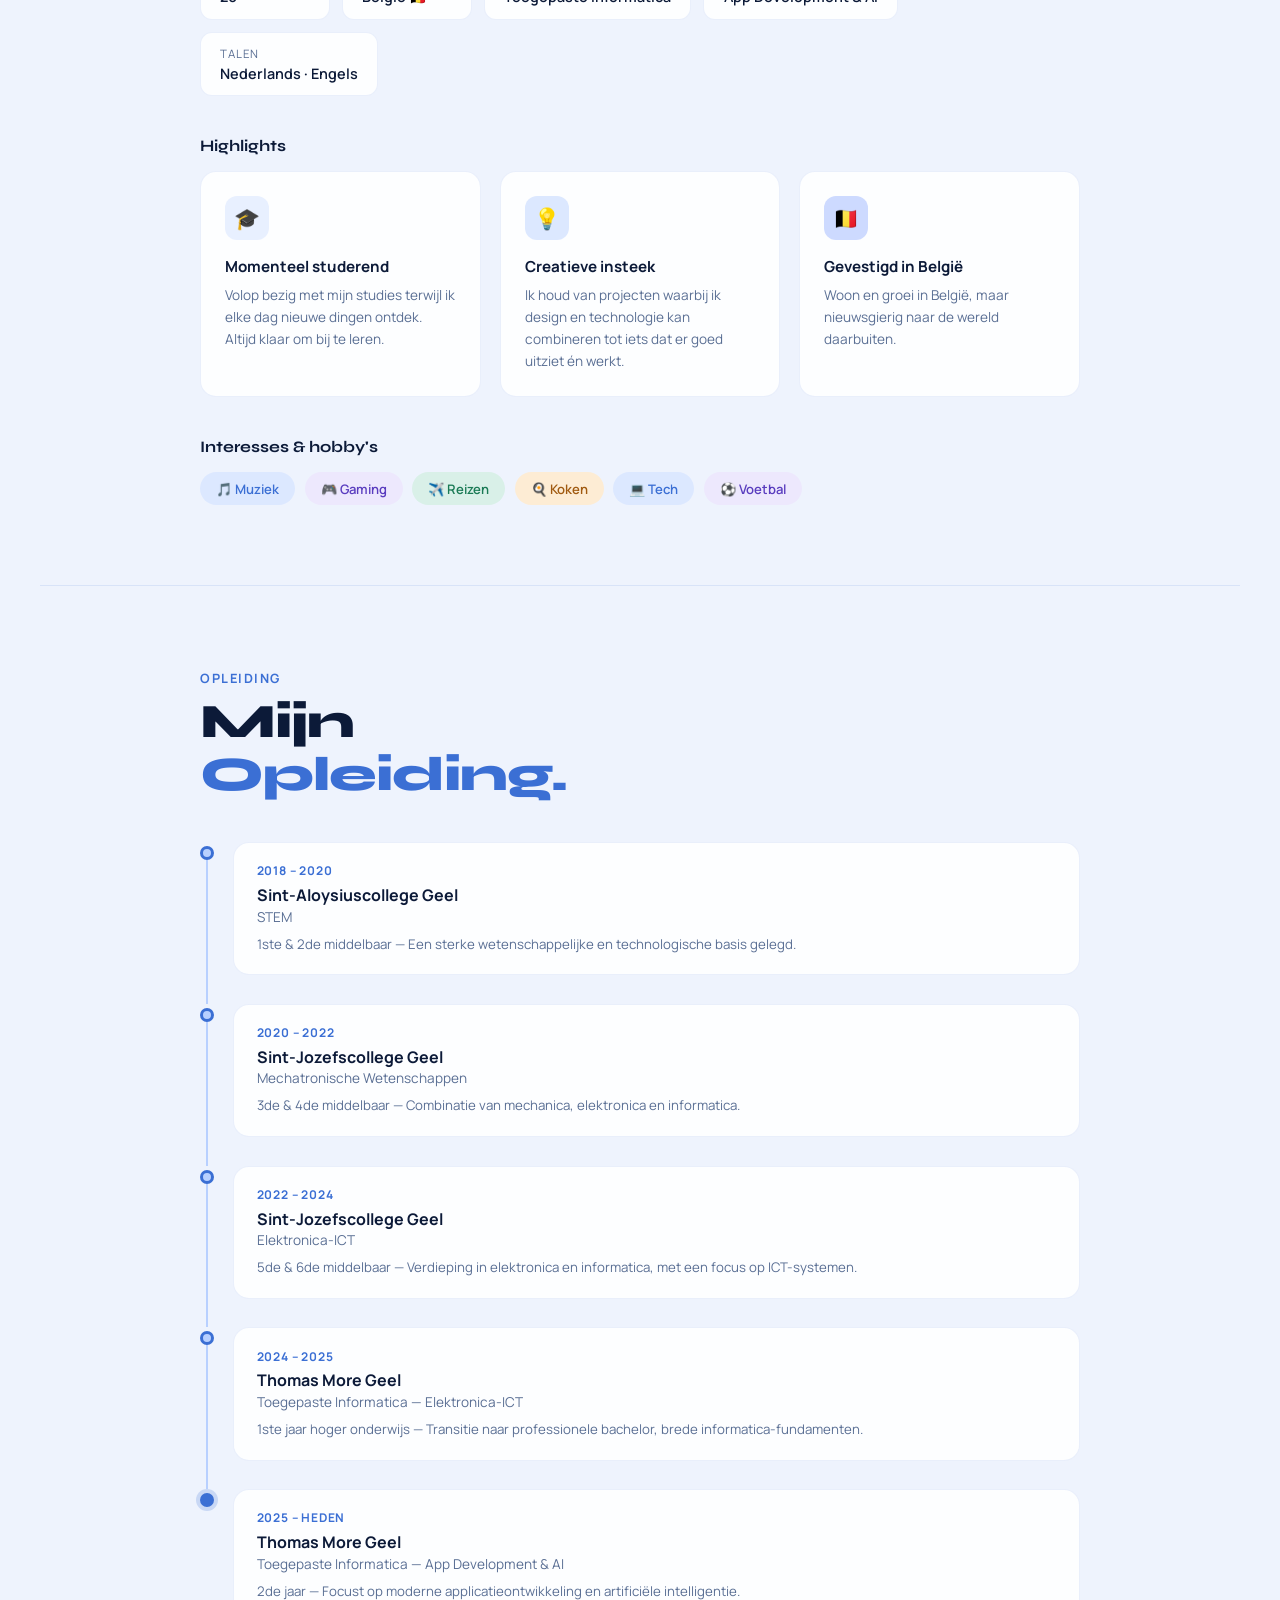
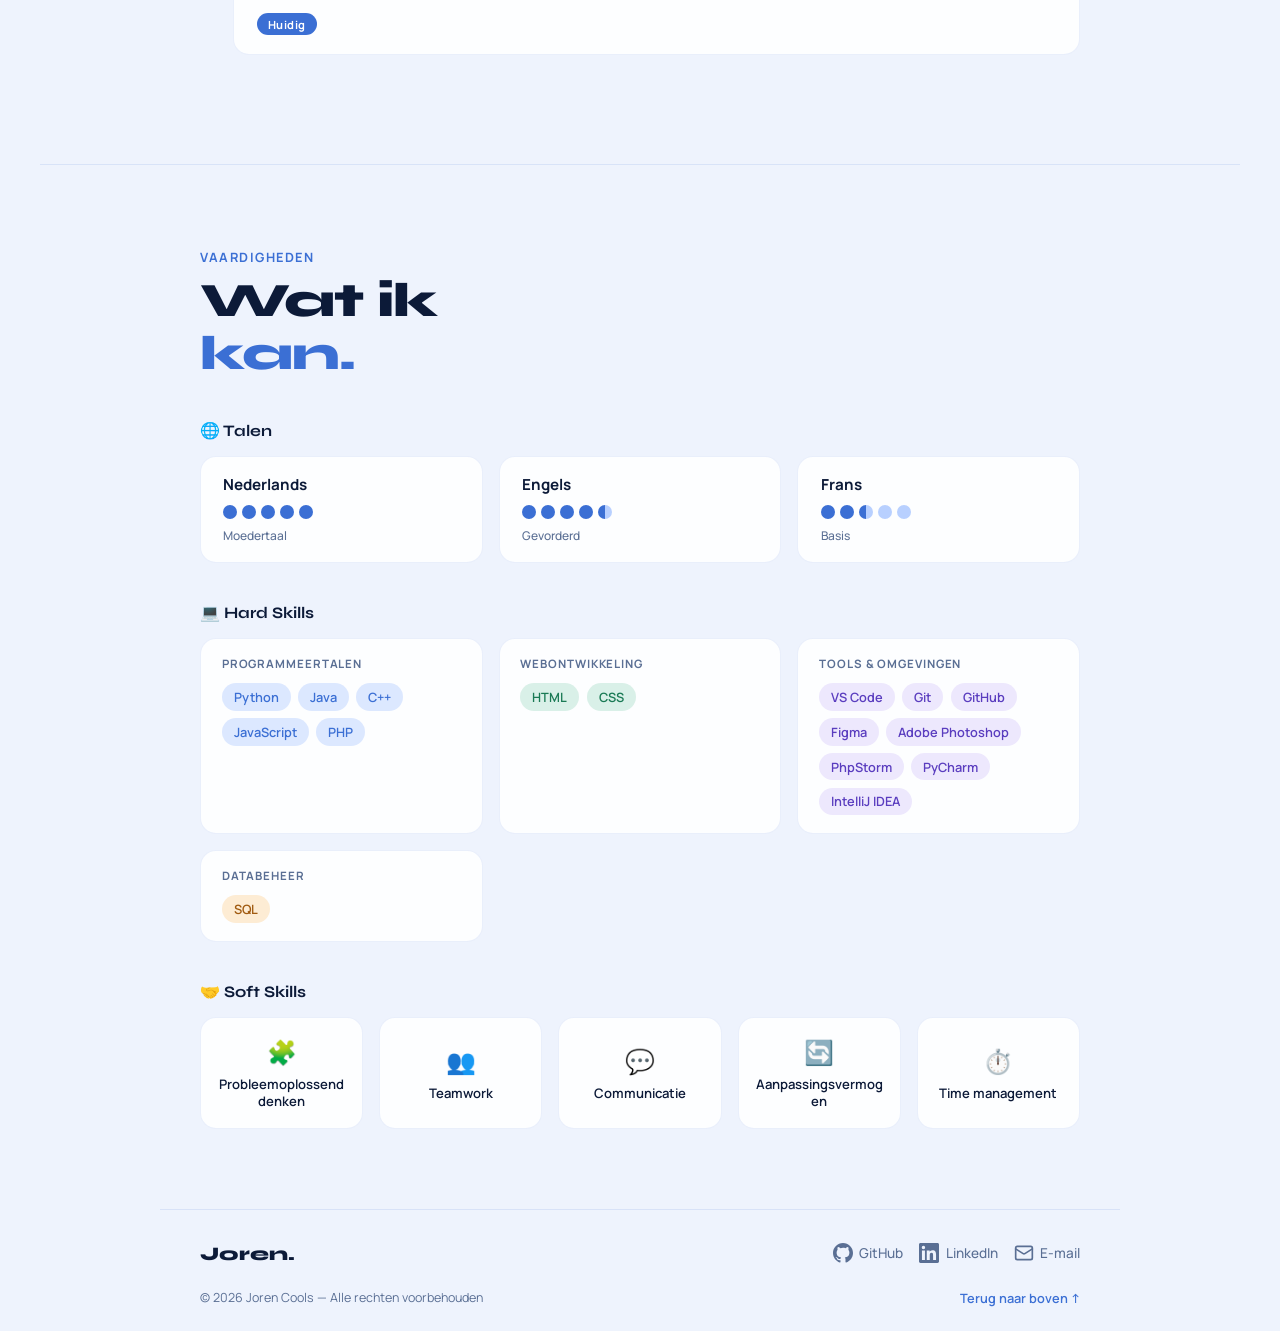
==== commit dd353db3: "update2" ====
--- a/index.html
+++ b/index.html
@@ -3,7 +3,7 @@
 <head>
   <meta charset="UTF-8" />
   <meta name="viewport" content="width=device-width, initial-scale=1.0"/>
-  <title>Joren</title>
+  <title>Joren Cools</title>
   <link href="https://fonts.googleapis.com/css2?family=Syne:wght@600;700;800&family=Manrope:wght@400;500;600&display=swap" rel="stylesheet"/>
   <link rel="stylesheet" href="style.css"/>
 </head>
@@ -47,16 +47,19 @@
     <h2>Een beetje<br>over <span class="accent">mij.</span></h2>
 
     <div class="about-top">
-      <div class="avatar">J</div>
+      <div class="avatar-wrap">
+        <img class="avatar-photo" src="Foto_joren.jpg" alt="Foto van Joren" />
+      </div>
       <div class="avatar-info">
-        <div class="name">Joren</div>
+        <div class="name">Joren Cools</div>
         <div class="meta">20 jaar &nbsp;·&nbsp; België 🇧🇪</div>
         <p class="bio-text">
           Hey! Ik ben Joren, 20 jaar oud en woonachtig in België. Ik ben iemand die graag dingen maakt — of dat nu code, designs of gewoon iets creatiefs is. Technologie fascineert me al van jongs af aan, en ik ben dan ook volop bezig mezelf verder te ontwikkelen in de digitale wereld.
         </p>
         <p class="bio-text">
-          Naast mijn studies vind ik het belangrijk om een goede balans te bewaren. Je vindt me dan ook regelmatig op het voetbalveld, in de keuken met een nieuw recept, of gewoon thuis achter mijn scherm met een goed spel of muziek op de achtergrond. Ik geloof erin dat nieuwsgierigheid de beste motor is om bij te leren.
+          Naast mijn studies vind ik het belangrijk om een goede balans te bewaren. Je vindt me dan ook regelmatig op het voetbalveld of gewoon thuis achter mijn scherm met een goed spel of muziek op de achtergrond. Ik geloof erin dat nieuwsgierigheid de beste motor is om bij te leren.
         </p>
+        <a href="CV_JorenCools.pdf" download class="btn btn-primary cv-btn">📄 Download mijn CV</a>
       </div>
     </div>
 
@@ -71,7 +74,7 @@
     </div>
 
     <!-- HIGHLIGHTS -->
-    <p class="sub-title" id="highlights">Highlights</p>
+    <p class="sub-title">Highlights</p>
     <div class="cards">
       <div class="card">
         <div class="card-icon" style="background:var(--blue-3);">🎓</div>
@@ -167,7 +170,6 @@
         </div>
       </div>
 
-
     </div>
   </section>
 
@@ -178,74 +180,101 @@
     <span class="about-label">Vaardigheden</span>
     <h2>Wat ik<br><span class="accent">kan.</span></h2>
 
-    <div class="skills-grid">
-
-      <div class="skill-group">
-        <p class="skill-group-title">Code</p>
-        <div class="skill-list">
-          <div class="skill-item">
-            <div class="skill-top"><span class="skill-name">HTML</span><span class="skill-pct">85%</span></div>
-            <div class="skill-bar"><div class="skill-fill" style="--w:85%"></div></div>
-          </div>
-          <div class="skill-item">
-            <div class="skill-top"><span class="skill-name">CSS</span><span class="skill-pct">75%</span></div>
-            <div class="skill-bar"><div class="skill-fill" style="--w:75%"></div></div>
-          </div>
-          <div class="skill-item">
-            <div class="skill-top"><span class="skill-name">Python</span><span class="skill-pct">60%</span></div>
-            <div class="skill-bar"><div class="skill-fill" style="--w:60%"></div></div>
-          </div>
-          <div class="skill-item">
-            <div class="skill-top"><span class="skill-name">PHP</span><span class="skill-pct">65%</span></div>
-            <div class="skill-bar"><div class="skill-fill" style="--w:65%"></div></div>
-          </div>
-          <div class="skill-item">
-            <div class="skill-top"><span class="skill-name">JavaScript</span><span class="skill-pct">50%</span></div>
-            <div class="skill-bar"><div class="skill-fill" style="--w:50%"></div></div>
-          </div>
-        </div>
-      </div>
-
-      <div class="skill-group">
-        <p class="skill-group-title">Tools</p>
-        <div class="skill-list">
-          <div class="skill-item">
-            <div class="skill-top"><span class="skill-name">VS Code</span><span class="skill-pct">90%</span></div>
-            <div class="skill-bar"><div class="skill-fill" style="--w:90%"></div></div>
-          </div>
-          <div class="skill-item">
-            <div class="skill-top"><span class="skill-name">GitHub</span><span class="skill-pct">70%</span></div>
-            <div class="skill-bar"><div class="skill-fill" style="--w:70%"></div></div>
-          </div>
-          <div class="skill-item">
-            <div class="skill-top"><span class="skill-name">Figma</span><span class="skill-pct">65%</span></div>
-            <div class="skill-bar"><div class="skill-fill" style="--w:65%"></div></div>
-          </div>
-          <div class="skill-item">
-            <div class="skill-top"><span class="skill-name">Photoshop</span><span class="skill-pct">55%</span></div>
-            <div class="skill-bar"><div class="skill-fill" style="--w:55%"></div></div>
-          </div>
-        </div>
-      </div>
-
-      <div class="skill-group">
-        <p class="skill-group-title">JetBrains</p>
-        <div class="skill-list">
-          <div class="skill-item">
-            <div class="skill-top"><span class="skill-name">PhpStorm</span><span class="skill-pct">75%</span></div>
-            <div class="skill-bar"><div class="skill-fill" style="--w:75%"></div></div>
-          </div>
-          <div class="skill-item">
-            <div class="skill-top"><span class="skill-name">PyCharm</span><span class="skill-pct">65%</span></div>
-            <div class="skill-bar"><div class="skill-fill" style="--w:65%"></div></div>
-          </div>
-          <div class="skill-item">
-            <div class="skill-top"><span class="skill-name">IntelliJ IDEA</span><span class="skill-pct">60%</span></div>
-            <div class="skill-bar"><div class="skill-fill" style="--w:60%"></div></div>
-          </div>
-        </div>
-      </div>
-
+    <!-- TALEN -->
+    <p class="sub-title">🌐 Talen</p>
+    <div class="lang-grid">
+      <div class="lang-card">
+        <div class="lang-name">Nederlands</div>
+        <div class="lang-dots">
+          <span class="dot dot--full"></span><span class="dot dot--full"></span><span class="dot dot--full"></span><span class="dot dot--full"></span><span class="dot dot--full"></span>
+        </div>
+        <div class="lang-level">Moedertaal</div>
+      </div>
+      <div class="lang-card">
+        <div class="lang-name">Engels</div>
+        <div class="lang-dots">
+          <span class="dot dot--full"></span><span class="dot dot--full"></span><span class="dot dot--full"></span><span class="dot dot--full"></span><span class="dot dot--half"></span>
+        </div>
+        <div class="lang-level">Gevorderd</div>
+      </div>
+      <div class="lang-card">
+        <div class="lang-name">Frans</div>
+        <div class="lang-dots">
+          <span class="dot dot--full"></span><span class="dot dot--full"></span><span class="dot dot--half"></span><span class="dot dot--empty"></span><span class="dot dot--empty"></span>
+        </div>
+        <div class="lang-level">Basis</div>
+      </div>
+    </div>
+
+    <!-- HARD SKILLS -->
+    <p class="sub-title">💻 Hard Skills</p>
+    <div class="skill-blocks">
+
+      <div class="skill-block">
+        <div class="skill-block-title">Programmeertalen</div>
+        <div class="skill-tags">
+          <span class="stag stag-code">Python</span>
+          <span class="stag stag-code">Java</span>
+          <span class="stag stag-code">C++</span>
+          <span class="stag stag-code">JavaScript</span>
+          <span class="stag stag-code">PHP</span>
+        </div>
+      </div>
+
+      <div class="skill-block">
+        <div class="skill-block-title">Webontwikkeling</div>
+        <div class="skill-tags">
+          <span class="stag stag-web">HTML</span>
+          <span class="stag stag-web">CSS</span>
+        </div>
+      </div>
+
+      <div class="skill-block">
+        <div class="skill-block-title">Tools & Omgevingen</div>
+        <div class="skill-tags">
+          <span class="stag stag-tool">VS Code</span>
+          <span class="stag stag-tool">Git</span>
+          <span class="stag stag-tool">GitHub</span>
+          <span class="stag stag-tool">Figma</span>
+          <span class="stag stag-tool">Adobe Photoshop</span>
+          <span class="stag stag-tool">PhpStorm</span>
+          <span class="stag stag-tool">PyCharm</span>
+          <span class="stag stag-tool">IntelliJ IDEA</span>
+        </div>
+      </div>
+
+      <div class="skill-block">
+        <div class="skill-block-title">Databeheer</div>
+        <div class="skill-tags">
+          <span class="stag stag-db">SQL</span>
+        </div>
+      </div>
+
+    </div>
+
+    <!-- SOFT SKILLS -->
+    <p class="sub-title">🤝 Soft Skills</p>
+    <div class="soft-grid">
+      <div class="soft-card">
+        <div class="soft-icon">🧩</div>
+        <div class="soft-name">Probleemoplossend denken</div>
+      </div>
+      <div class="soft-card">
+        <div class="soft-icon">👥</div>
+        <div class="soft-name">Teamwork</div>
+      </div>
+      <div class="soft-card">
+        <div class="soft-icon">💬</div>
+        <div class="soft-name">Communicatie</div>
+      </div>
+      <div class="soft-card">
+        <div class="soft-icon">🔄</div>
+        <div class="soft-name">Aanpassingsvermogen</div>
+      </div>
+      <div class="soft-card">
+        <div class="soft-icon">⏱️</div>
+        <div class="soft-name">Time management</div>
+      </div>
     </div>
 
   </section>
@@ -264,20 +293,19 @@
           <svg width="20" height="20" viewBox="0 0 24 24" fill="currentColor"><path d="M20.447 20.452h-3.554v-5.569c0-1.328-.027-3.037-1.852-3.037-1.853 0-2.136 1.445-2.136 2.939v5.667H9.351V9h3.414v1.561h.046c.477-.9 1.637-1.85 3.37-1.85 3.601 0 4.267 2.37 4.267 5.455v6.286zM5.337 7.433a2.062 2.062 0 0 1-2.063-2.065 2.064 2.064 0 1 1 2.063 2.065zm1.782 13.019H3.555V9h3.564v11.452zM22.225 0H1.771C.792 0 0 .774 0 1.729v20.542C0 23.227.792 24 1.771 24h20.451C23.2 24 24 23.227 24 22.271V1.729C24 .774 23.2 0 22.222 0h.003z"/></svg>
           LinkedIn
         </a>
-        <a href="mailto:coolsjoren@gmail.com" class="footer-link" aria-label="Email">
+        <a href="/cdn-cgi/l/email-protection#82e1ededeef1e8edf0e7ecc2e5efe3ebeeace1edef" class="footer-link" aria-label="Email">
           <svg width="20" height="20" viewBox="0 0 24 24" fill="none" stroke="currentColor" stroke-width="2" stroke-linecap="round" stroke-linejoin="round"><rect x="2" y="4" width="20" height="16" rx="2"/><path d="m22 7-8.97 5.7a1.94 1.94 0 0 1-2.06 0L2 7"/></svg>
           E-mail
         </a>
       </div>
     </div>
     <div class="footer-bottom">
-      <span>© 2026 Joren — Alle rechten voorbehouden</span>
+      <span>© 2026 Joren Cools — Alle rechten voorbehouden</span>
       <a href="#home" class="footer-top-btn">Terug naar boven ↑</a>
     </div>
   </footer>
 
-  <script>
-    // Scroll-reveal for timeline and skill cards
+  <script data-cfasync="false" src="/cdn-cgi/scripts/5c5dd728/cloudflare-static/email-decode.min.js"></script><script>
     const observer = new IntersectionObserver((entries) => {
       entries.forEach(el => {
         if (el.isIntersecting) {
@@ -287,9 +315,8 @@
       });
     }, { threshold: 0.12 });
 
-    document.querySelectorAll('.tl-item, .card, .fact, .skill-group').forEach(el => observer.observe(el));
-
-    // Cursor glow
+    document.querySelectorAll('.reveal').forEach(el => observer.observe(el));
+
     const glow = document.createElement('div');
     glow.className = 'cursor-glow';
     document.body.appendChild(glow);
@@ -298,65 +325,19 @@
       glow.style.top  = e.clientY + 'px';
     });
 
-    // Nav shrink on scroll
     const nav = document.querySelector('nav');
     window.addEventListener('scroll', () => {
-      nav.style.padding = window.scrollY > 60 ? '.8rem 3rem' : '';
-      nav.style.boxShadow = window.scrollY > 60 ? '0 4px 24px rgba(12,26,56,.08)' : '';
+      nav.classList.toggle('nav-scrolled', window.scrollY > 30);
     }, { passive: true });
 
-    // Active nav highlight on scroll
     const sections = document.querySelectorAll('section[id]');
     const navLinks = document.querySelectorAll('.nav-links a');
     window.addEventListener('scroll', () => {
-      let current = '';
+      let current = 'home';
       sections.forEach(s => {
-        if (window.scrollY >= s.offsetTop - 120) current = s.id;
+        if (window.scrollY >= s.offsetTop - 180) current = s.id;
       });
       navLinks.forEach(a => {
         a.classList.toggle('nav-active', a.getAttribute('href') === '#' + current);
       });
-    }, { passive: true });
-  </script>
-
-  <style>
-    /* Scroll-reveal states */
-    .tl-item, .card, .fact, .skill-group {
-      opacity: 0;
-      transform: translateY(28px);
-      transition: opacity .55s ease, transform .55s ease;
-    }
-    .tl-item.visible, .card.visible, .fact.visible, .skill-group.visible {
-      opacity: 1;
-      transform: translateY(0);
-    }
-    .tl-item:nth-child(1) { transition-delay: .05s; }
-    .tl-item:nth-child(2) { transition-delay: .12s; }
-    .tl-item:nth-child(3) { transition-delay: .19s; }
-    .tl-item:nth-child(4) { transition-delay: .26s; }
-    .tl-item:nth-child(5) { transition-delay: .33s; }
-    .card:nth-child(1) { transition-delay: .05s; }
-    .card:nth-child(2) { transition-delay: .13s; }
-    .card:nth-child(3) { transition-delay: .21s; }
-    .fact:nth-child(1) { transition-delay: .04s; }
-    .fact:nth-child(2) { transition-delay: .09s; }
-    .fact:nth-child(3) { transition-delay: .14s; }
-    .fact:nth-child(4) { transition-delay: .19s; }
-    .fact:nth-child(5) { transition-delay: .24s; }
-    .skill-group:nth-child(1) { transition-delay: .05s; }
-    .skill-group:nth-child(2) { transition-delay: .13s; }
-    .skill-group:nth-child(3) { transition-delay: .21s; }
-
-    /* Cursor glow */
-    .cursor-glow {
-      position: fixed; pointer-events: none; z-index: 0;
-      width: 320px; height: 320px;
-      border-radius: 50%;
-      background: radial-gradient(circle, rgba(59,111,212,.09) 0%, transparent 70%);
-      transform: translate(-50%, -50%);
-      transition: left .12s ease, top .12s ease;
-    }
-
-    /* Active nav link */
-    .nav-links a.nav-active { color: var(--ink); }
-  </style>+    }, { passive:
--- a/style.css
+++ b/style.css
@@ -1,517 +1,523 @@
-/* ── RESET & VARIABLES ── */
-*, *::before, *::after { box-sizing: border-box; margin: 0; padding: 0; }
+* {
+  box-sizing: border-box;
+  margin: 0;
+  padding: 0;
+}
 
 :root {
-  --bg:       #eef3fd;
-  --blue-1:   #b8d4f8;
-  --blue-2:   #9ec4f5;
-  --blue-3:   #cce0ff;
-  --blue-4:   #daeaff;
-  --blue-acc: #3b6fd4;
-  --ink:      #0c1a38;
-  --muted:    #5a6f94;
-  --white:    #ffffff;
-}
-
-html { scroll-behavior: smooth; }
+  --bg: #eef3fd;
+  --blue: #3b6fd4;
+  --blue-1: #dce8ff;
+  --blue-2: #b8d0ff;
+  --blue-3: #e8f0ff;
+  --blue-4: #cddaff;
+  --ink: #0c1a38;
+  --muted: #5a6f94;
+  --white: #fff;
+  --card-bg: rgba(255,255,255,0.85);
+  --radius: 16px;
+}
+
 body {
   background: var(--bg);
+  font-family: 'Manrope', sans-serif;
   color: var(--ink);
-  font-family: 'Manrope', sans-serif;
-  font-weight: 400;
   overflow-x: hidden;
+}
+
+/* ── BLOBS ── */
+.blob {
+  position: fixed;
+  border-radius: 50%;
+  filter: blur(80px);
+  opacity: 0.35;
+  pointer-events: none;
+  z-index: 0;
+}
+.blob-1 { width: 500px; height: 500px; background: #a8c4ff; top: -120px; left: -120px; }
+.blob-2 { width: 400px; height: 400px; background: #c5d9ff; bottom: 10%; right: -100px; }
+.blob-3 { width: 300px; height: 300px; background: #bdd0ff; top: 40%; left: 30%; }
+
+/* ── CURSOR GLOW ── */
+.cursor-glow {
+  position: fixed;
+  width: 300px;
+  height: 300px;
+  border-radius: 50%;
+  background: radial-gradient(circle, rgba(59,111,212,0.12) 0%, transparent 70%);
+  pointer-events: none;
+  transform: translate(-50%, -50%);
+  z-index: 0;
+  transition: left 0.08s, top 0.08s;
 }
 
 /* ── NAV ── */
 nav {
-  position: fixed; top: 0; left: 0; right: 0; z-index: 100;
-  display: flex; justify-content: space-between; align-items: center;
-  padding: 1.3rem 3rem;
-  background: rgba(238,243,253,0.88);
+  position: fixed;
+  top: 0;
+  width: 100%;
+  display: flex;
+  justify-content: space-between;
+  align-items: center;
+  padding: 1.1rem 2.5rem;
+  background: rgba(238,243,253,0.75);
   backdrop-filter: blur(14px);
-  border-bottom: 1px solid rgba(59,111,212,.1);
+  -webkit-backdrop-filter: blur(14px);
+  z-index: 100;
+  transition: box-shadow 0.3s;
+}
+nav.nav-scrolled {
+  box-shadow: 0 2px 20px rgba(59,111,212,0.10);
 }
 .nav-logo {
-  font-family: 'Syne', sans-serif; font-weight: 800;
-  font-size: 1.45rem; letter-spacing: -.03em;
-  color: var(--ink); text-decoration: none;
-}
-.nav-links { display: flex; gap: 2rem; list-style: none; }
+  font-family: 'Syne', sans-serif;
+  font-weight: 800;
+  font-size: 1.3rem;
+  color: var(--ink);
+  text-decoration: none;
+  letter-spacing: -0.5px;
+}
+.nav-links {
+  display: flex;
+  gap: 0.3rem;
+  list-style: none;
+}
 .nav-links a {
-  text-decoration: none; font-size: .8rem; font-weight: 600;
-  letter-spacing: .09em; text-transform: uppercase;
-  color: var(--muted); transition: color .2s;
-}
-.nav-links a:hover { color: var(--ink); }
-
-/* ── BLOBS ── */
-.blob {
-  position: fixed; border-radius: 50%;
-  filter: blur(90px); opacity: .5; pointer-events: none; z-index: 0;
-}
-.blob-1 { width: 520px; height: 520px; background: var(--blue-1); top: -120px; right: -130px; animation: drift 10s ease-in-out infinite alternate; }
-.blob-2 { width: 360px; height: 360px; background: var(--blue-3); bottom: 10px; left: -90px;   animation: drift 13s ease-in-out infinite alternate-reverse; }
-.blob-3 { width: 300px; height: 300px; background: var(--blue-2); top: 50%;    left: 42%;      animation: drift  8s ease-in-out infinite alternate; }
-
-@keyframes drift {
-  from { transform: translate(0,0) scale(1); }
-  to   { transform: translate(28px,20px) scale(1.08); }
+  text-decoration: none;
+  color: var(--muted);
+  font-size: 0.88rem;
+  font-weight: 500;
+  padding: 0.4rem 0.9rem;
+  border-radius: 20px;
+  transition: background 0.2s, color 0.2s;
+}
+.nav-links a:hover,
+.nav-links a.nav-active {
+  background: var(--blue-1);
+  color: var(--blue);
 }
 
 /* ── HERO ── */
 #home {
+  position: relative;
+  z-index: 1;
   min-height: 100vh;
-  display: flex; flex-direction: column; justify-content: center;
-  padding: 8rem 3rem 6rem;
-  position: relative; z-index: 1;
-}
-.hero-inner { max-width: 780px; }
-
+  display: flex;
+  align-items: center;
+  padding: 6rem 2.5rem 4rem;
+}
+.hero-inner {
+  max-width: 680px;
+}
 .hero-tag {
-  display: inline-flex; align-items: center; gap: .5rem;
-  background: var(--blue-1); color: var(--ink);
-  font-size: .78rem; font-weight: 700; letter-spacing: .1em; text-transform: uppercase;
-  padding: .4rem 1.05rem; border-radius: 100px; margin-bottom: 2rem;
-  opacity: 0; animation: fadeUp .5s .15s forwards;
-}
-
+  display: inline-block;
+  background: var(--blue-1);
+  color: var(--blue);
+  font-size: 0.82rem;
+  font-weight: 600;
+  padding: 0.35rem 0.9rem;
+  border-radius: 20px;
+  margin-bottom: 1.2rem;
+  letter-spacing: 0.3px;
+}
 h1 {
-  font-family: 'Syne', sans-serif; font-weight: 800;
-  font-size: clamp(3.4rem, 10vw, 7.5rem);
-  line-height: .96; letter-spacing: -.04em;
-  opacity: 0; animation: fadeUp .65s .3s forwards;
-}
-h1 .accent { color: var(--blue-acc); }
-
+  font-family: 'Syne', sans-serif;
+  font-size: clamp(2.8rem, 6vw, 5rem);
+  font-weight: 800;
+  line-height: 1.08;
+  letter-spacing: -1.5px;
+  margin-bottom: 1.2rem;
+}
+.accent { color: var(--blue); }
 .hero-sub {
-  margin-top: 2rem; font-size: 1.1rem; font-weight: 500;
-  line-height: 1.8; color: var(--muted); max-width: 500px;
-  opacity: 0; animation: fadeUp .65s .48s forwards;
-}
-
+  color: var(--muted);
+  font-size: 1.05rem;
+  line-height: 1.7;
+  margin-bottom: 2rem;
+  max-width: 480px;
+}
 .hero-actions {
-  margin-top: 2.8rem; display: flex; gap: 1rem; flex-wrap: wrap;
-  opacity: 0; animation: fadeUp .65s .62s forwards;
+  display: flex;
+  gap: 0.9rem;
+  flex-wrap: wrap;
 }
 
 /* ── BUTTONS ── */
 .btn {
-  text-decoration: none; font-family: 'Manrope', sans-serif;
-  font-size: .9rem; font-weight: 700; letter-spacing: .02em;
-  padding: .88rem 2.1rem; border-radius: 100px;
-  transition: transform .2s, box-shadow .2s;
-  display: inline-flex; align-items: center; gap: .4rem;
-}
-.btn:hover { transform: translateY(-3px); box-shadow: 0 10px 30px rgba(12,26,56,.13); }
-.btn-primary { background: var(--ink); color: var(--bg); }
-.btn-outline  { background: transparent; color: var(--ink); border: 2px solid rgba(12,26,56,.18); }
-
-.btn-light {
-  text-decoration: none; font-family: 'Manrope', sans-serif;
-  font-size: .9rem; font-weight: 700;
-  padding: .88rem 2rem; border-radius: 100px;
-  background: var(--blue-3); color: var(--ink);
-  transition: transform .2s, box-shadow .2s; white-space: nowrap;
-}
-.btn-light:hover { transform: translateY(-2px); box-shadow: 0 6px 20px rgba(0,0,0,.18); }
+  display: inline-block;
+  padding: 0.75rem 1.6rem;
+  border-radius: 30px;
+  font-weight: 600;
+  font-size: 0.9rem;
+  text-decoration: none;
+  transition: transform 0.18s, box-shadow 0.18s;
+}
+.btn:hover { transform: translateY(-2px); box-shadow: 0 6px 20px rgba(59,111,212,0.18); }
+.btn-primary { background: var(--ink); color: #fff; }
+.btn-outline {
+  background: transparent;
+  color: var(--ink);
+  border: 1.5px solid rgba(12,26,56,0.25);
+}
+.btn-outline:hover { border-color: var(--blue); color: var(--blue); }
+.cv-btn {
+  margin-top: 1.4rem;
+  display: inline-flex;
+  align-items: center;
+  gap: 0.5rem;
+}
 
 /* ── DIVIDER ── */
 .divider {
-  position: relative; z-index: 1;
-  margin: 0 3rem;
-  border: none; border-top: 1px solid rgba(59,111,212,.15);
-}
-
-/* ── SHARED SECTION WRAPPER ── */
-#about, #skills {
-  position: relative; z-index: 1;
-  padding: 7rem 3rem 6rem;
-  max-width: 1100px; margin: 0 auto;
+  border: none;
+  border-top: 1px solid rgba(59,111,212,0.12);
+  margin: 0 2.5rem;
+}
+
+/* ── SECTIONS ── */
+section {
+  position: relative;
+  z-index: 1;
+  padding: 5rem 2.5rem;
+  max-width: 960px;
+  margin: 0 auto;
 }
 
 .about-label {
-  display: block; font-family: 'Syne', sans-serif;
-  font-size: .7rem; font-weight: 700; letter-spacing: .16em;
-  text-transform: uppercase; color: var(--muted); margin-bottom: 1.1rem;
-}
-
-#about h2, #skills h2 {
-  font-family: 'Syne', sans-serif; font-weight: 800;
-  font-size: clamp(2.4rem, 5vw, 4rem);
-  line-height: 1.0; letter-spacing: -.04em; margin-bottom: 3rem;
-}
-#about h2 .accent, #skills h2 .accent { color: var(--blue-acc); }
-
-/* ── AVATAR ── */
+  display: inline-block;
+  color: var(--blue);
+  font-size: 0.8rem;
+  font-weight: 700;
+  text-transform: uppercase;
+  letter-spacing: 1.5px;
+  margin-bottom: 0.6rem;
+}
+h2 {
+  font-family: 'Syne', sans-serif;
+  font-size: clamp(2rem, 4vw, 3rem);
+  font-weight: 800;
+  line-height: 1.1;
+  letter-spacing: -1px;
+  margin-bottom: 2.5rem;
+}
+
+/* ── ABOUT TOP (photo + bio) ── */
 .about-top {
-  display: grid; grid-template-columns: auto 1fr; gap: 2rem;
-  align-items: start; margin-bottom: 3rem;
-}
-.avatar {
-  width: 86px; height: 86px; border-radius: 50%;
-  background: linear-gradient(135deg, var(--blue-1), var(--blue-2));
-  display: flex; align-items: center; justify-content: center;
-  font-family: 'Syne', sans-serif; font-weight: 800; font-size: 2rem;
-  color: var(--ink); flex-shrink: 0;
-  border: 3px solid var(--white);
-  box-shadow: 0 4px 18px rgba(59,111,212,.18);
-}
-.avatar-info .name {
-  font-family: 'Syne', sans-serif; font-weight: 700; font-size: 1.3rem; letter-spacing: -.01em;
-}
-.avatar-info .meta { font-size: .88rem; color: var(--muted); margin-top: .3rem; font-weight: 500; }
-.avatar-info .bio-text {
-  margin-top: 1rem; font-size: 1.02rem; font-weight: 500;
-  line-height: 1.85; color: #2a3d60;
-}
-
-/* ── SECTION TITLES ── */
+  display: flex;
+  gap: 2.5rem;
+  align-items: flex-start;
+  margin-bottom: 3rem;
+  flex-wrap: wrap;
+}
+
+.avatar-wrap {
+  flex-shrink: 0;
+  width: 160px;
+  height: 160px;
+  border-radius: 50%;
+  overflow: hidden;
+  border: 4px solid var(--blue-2);
+  box-shadow: 0 8px 30px rgba(59,111,212,0.15);
+}
+
+.avatar-photo {
+  width: 100%;
+  height: 100%;
+  object-fit: cover;
+  display: block;
+}
+
+.avatar-info { flex: 1; min-width: 220px; }
+.name {
+  font-family: 'Syne', sans-serif;
+  font-size: 1.4rem;
+  font-weight: 700;
+  margin-bottom: 0.2rem;
+}
+.meta {
+  font-size: 0.85rem;
+  color: var(--muted);
+  margin-bottom: 1rem;
+}
+.bio-text {
+  color: var(--muted);
+  font-size: 0.95rem;
+  line-height: 1.75;
+  margin-bottom: 0.8rem;
+}
+
+/* ── QUICK FACTS ── */
 .sub-title {
-  font-family: 'Syne', sans-serif; font-weight: 700;
-  font-size: 1.4rem; letter-spacing: -.02em; margin-bottom: 1.3rem;
-}
-
-/* ── FACTS ── */
+  font-family: 'Syne', sans-serif;
+  font-size: 1rem;
+  font-weight: 700;
+  margin-bottom: 1rem;
+  margin-top: 2.5rem;
+  color: var(--ink);
+}
 .facts {
-  display: grid; grid-template-columns: repeat(auto-fit, minmax(180px,1fr));
-  gap: 1rem; margin-bottom: 3rem;
+  display: flex;
+  flex-wrap: wrap;
+  gap: 0.75rem;
+  margin-bottom: 0.5rem;
 }
 .fact {
-  background: var(--white); border-radius: 18px; padding: 1.2rem 1.4rem;
-  border: 1px solid rgba(59,111,212,.09);
-  transition: transform .2s, box-shadow .2s;
-}
-.fact:hover { transform: translateY(-3px); box-shadow: 0 10px 24px rgba(59,111,212,.1); }
-.fact-label {
-  font-family: 'Syne', sans-serif;
-  font-size: .66rem; font-weight: 700; letter-spacing: .12em;
-  text-transform: uppercase; color: var(--muted); margin-bottom: .4rem;
-}
-.fact-value { font-size: 1rem; font-weight: 600; }
+  background: var(--card-bg);
+  border: 1px solid rgba(59,111,212,0.1);
+  border-radius: 12px;
+  padding: 0.8rem 1.2rem;
+  min-width: 130px;
+}
+.fact-label { font-size: 0.72rem; color: var(--muted); text-transform: uppercase; letter-spacing: 0.8px; margin-bottom: 0.2rem; }
+.fact-value { font-weight: 600; font-size: 0.9rem; }
 
 /* ── CARDS ── */
 .cards {
-  display: grid; grid-template-columns: repeat(auto-fit, minmax(220px,1fr));
-  gap: 1.2rem; margin-bottom: 3rem;
+  display: grid;
+  grid-template-columns: repeat(auto-fill, minmax(240px, 1fr));
+  gap: 1.2rem;
 }
 .card {
-  background: var(--white); border-radius: 22px; padding: 1.8rem;
-  border: 1px solid rgba(59,111,212,.1);
-  transition: transform .25s, box-shadow .25s;
-}
-.card:hover { transform: translateY(-5px); box-shadow: 0 18px 40px rgba(59,111,212,.13); }
+  background: var(--card-bg);
+  border: 1px solid rgba(59,111,212,0.1);
+  border-radius: var(--radius);
+  padding: 1.5rem;
+  transition: transform 0.2s, box-shadow 0.2s;
+}
+.card:hover { transform: translateY(-4px); box-shadow: 0 10px 30px rgba(59,111,212,0.12); }
 .card-icon {
-  width: 48px; height: 48px; border-radius: 14px;
+  width: 44px; height: 44px;
+  border-radius: 12px;
   display: flex; align-items: center; justify-content: center;
-  font-size: 1.4rem; margin-bottom: 1.1rem;
-}
-.card-title {
-  font-family: 'Syne', sans-serif; font-weight: 700;
-  font-size: 1.05rem; letter-spacing: -.01em; margin-bottom: .45rem;
-}
-.card-body { font-size: .88rem; line-height: 1.7; color: var(--muted); }
+  font-size: 1.3rem;
+  margin-bottom: 1rem;
+}
+.card-title { font-weight: 700; font-size: 0.95rem; margin-bottom: 0.5rem; }
+.card-body { font-size: 0.85rem; color: var(--muted); line-height: 1.6; }
 
 /* ── PILLS ── */
-.pills { display: flex; flex-wrap: wrap; gap: .65rem; margin-bottom: 3rem; }
+.pills { display: flex; flex-wrap: wrap; gap: 0.6rem; }
 .pill {
-  border-radius: 100px; padding: .45rem 1.15rem;
-  font-size: .88rem; font-weight: 600; color: var(--ink);
-  transition: transform .2s, filter .2s; cursor: default;
-}
-.pill:hover { transform: translateY(-2px); filter: brightness(.94); }
-.c1 { background: var(--blue-1); }
-.c2 { background: var(--blue-3); }
-.c3 { background: var(--blue-4); }
-.c4 { background: var(--blue-2); }
-
-/* ── OPLEIDING ── */
-#opleiding {
-  position: relative; z-index: 1;
-  padding: 7rem 3rem 6rem;
-  max-width: 1100px; margin: 0 auto;
-}
-
-.timeline {
-  display: flex;
-  flex-direction: column;
-  gap: 0;
-  padding-left: 1.5rem;
-}
-
+  padding: 0.45rem 1rem;
+  border-radius: 20px;
+  font-size: 0.82rem;
+  font-weight: 600;
+}
+.c1 { background: var(--blue-1); color: var(--blue); }
+.c2 { background: #d9f0e8; color: #1a7a55; }
+.c3 { background: #fdecd4; color: #a05a10; }
+.c4 { background: #ede8fd; color: #5a3dbf; }
+
+/* ── TIMELINE ── */
+.timeline { display: flex; flex-direction: column; gap: 0; }
 .tl-item {
-  display: grid;
-  grid-template-columns: 16px 2px 1fr;
-  gap: 0 1.4rem;
-  align-items: start;
+  display: flex;
+  align-items: flex-start;
+  gap: 1.2rem;
   position: relative;
-}
-
+  padding-bottom: 1.8rem;
+}
 .tl-dot {
-  width: 16px; height: 16px;
+  width: 14px; height: 14px;
   border-radius: 50%;
   background: var(--blue-2);
-  border: 3px solid var(--white);
-  box-shadow: 0 0 0 2px var(--blue-2);
-  margin-top: .2rem;
+  border: 3px solid var(--blue);
   flex-shrink: 0;
-  transition: background .2s, box-shadow .2s;
-}
-
-.tl-dot--active {
-  background: var(--blue-acc);
-  box-shadow: 0 0 0 3px rgba(59,111,212,.3);
-  animation: pulse 2.5s ease-in-out infinite;
-}
-
-@keyframes pulse {
-  0%, 100% { box-shadow: 0 0 0 3px rgba(59,111,212,.3); }
-  50%       { box-shadow: 0 0 0 7px rgba(59,111,212,.08); }
-}
-
+  margin-top: 4px;
+  position: relative;
+  z-index: 1;
+}
+.tl-dot--active { background: var(--blue); box-shadow: 0 0 0 4px rgba(59,111,212,0.2); }
 .tl-line {
+  position: absolute;
+  left: 6px;
+  top: 18px;
+  bottom: 0;
   width: 2px;
-  background: linear-gradient(to bottom, var(--blue-2), var(--blue-3));
-  min-height: 100%;
-  align-self: stretch;
-  margin-top: .4rem;
-  border-radius: 2px;
-}
-
+  background: var(--blue-2);
+}
+.tl-item:last-child .tl-line { display: none; }
 .tl-card {
-  background: var(--white);
+  background: var(--card-bg);
+  border: 1px solid rgba(59,111,212,0.1);
+  border-radius: var(--radius);
+  padding: 1.2rem 1.4rem;
+  flex: 1;
+  transition: box-shadow 0.2s;
+}
+.tl-card:hover { box-shadow: 0 6px 20px rgba(59,111,212,0.1); }
+.tl-year { font-size: 0.75rem; color: var(--blue); font-weight: 700; text-transform: uppercase; letter-spacing: 0.8px; margin-bottom: 0.3rem; }
+.tl-school { font-weight: 700; font-size: 1rem; margin-bottom: 0.1rem; }
+.tl-degree { font-size: 0.85rem; color: var(--muted); margin-bottom: 0.5rem; }
+.tl-desc { font-size: 0.83rem; color: var(--muted); line-height: 1.6; }
+.tl-badge {
+  display: inline-block;
+  margin-top: 0.7rem;
+  background: var(--blue);
+  color: #fff;
+  font-size: 0.7rem;
+  font-weight: 700;
+  padding: 0.2rem 0.7rem;
   border-radius: 20px;
-  padding: 1.6rem 1.8rem;
-  border: 1px solid rgba(59,111,212,.1);
-  margin-bottom: 1.4rem;
-  transition: transform .25s, box-shadow .25s;
-  position: relative;
-}
-
-.tl-card:hover {
-  transform: translateY(-3px);
-  box-shadow: 0 12px 32px rgba(59,111,212,.11);
-}
-
-.tl-item--active .tl-card {
-  border-color: rgba(59,111,212,.3);
-  background: linear-gradient(135deg, var(--white) 80%, var(--blue-4));
-}
-
-.tl-year {
-  font-family: 'Syne', sans-serif;
-  font-size: .68rem; font-weight: 700;
-  letter-spacing: .14em; text-transform: uppercase;
-  color: var(--blue-acc); margin-bottom: .5rem;
-}
-
-.tl-school {
-  font-family: 'Syne', sans-serif;
-  font-size: 1.05rem; font-weight: 700;
-  letter-spacing: -.01em; color: var(--ink);
-  margin-bottom: .25rem;
-}
-
-.tl-degree {
-  font-size: .95rem; font-weight: 600;
-  color: var(--muted); margin-bottom: .7rem;
-}
-
-.tl-desc {
-  font-size: .88rem; line-height: 1.7; color: var(--muted); font-weight: 500;
-}
-
-.tl-badge {
-  display: inline-flex; align-items: center;
-  background: var(--blue-acc); color: var(--white);
-  font-size: .68rem; font-weight: 700;
-  letter-spacing: .1em; text-transform: uppercase;
-  padding: .28rem .8rem; border-radius: 100px;
-  margin-top: .9rem;
-}
+  letter-spacing: 0.5px;
+}
+
+/* ── SKILLS — TALEN ── */
+.lang-grid {
+  display: flex;
+  gap: 1rem;
+  flex-wrap: wrap;
+  margin-bottom: 0.5rem;
+}
+.lang-card {
+  background: var(--card-bg);
+  border: 1px solid rgba(59,111,212,0.1);
+  border-radius: var(--radius);
+  padding: 1.1rem 1.4rem;
+  min-width: 140px;
+  flex: 1;
+}
+.lang-name { font-weight: 700; font-size: 0.95rem; margin-bottom: 0.6rem; }
+.lang-dots { display: flex; gap: 5px; margin-bottom: 0.5rem; }
+.dot {
+  width: 14px; height: 14px;
+  border-radius: 50%;
+}
+.dot--full  { background: var(--blue); }
+.dot--half  { background: linear-gradient(90deg, var(--blue) 50%, var(--blue-2) 50%); }
+.dot--empty { background: var(--blue-2); }
+.lang-level { font-size: 0.75rem; color: var(--muted); font-weight: 500; }
+
+/* ── SKILLS — HARD SKILLS ── */
+.skill-blocks {
+  display: grid;
+  grid-template-columns: repeat(auto-fill, minmax(220px, 1fr));
+  gap: 1rem;
+  margin-bottom: 0.5rem;
+}
+.skill-block {
+  background: var(--card-bg);
+  border: 1px solid rgba(59,111,212,0.1);
+  border-radius: var(--radius);
+  padding: 1.1rem 1.3rem;
+}
+.skill-block-title {
+  font-size: 0.72rem;
+  font-weight: 700;
+  text-transform: uppercase;
+  letter-spacing: 0.9px;
+  color: var(--muted);
+  margin-bottom: 0.75rem;
+}
+.skill-tags { display: flex; flex-wrap: wrap; gap: 0.45rem; }
+.stag {
+  display: inline-block;
+  padding: 0.3rem 0.75rem;
+  border-radius: 20px;
+  font-size: 0.8rem;
+  font-weight: 600;
+}
+.stag-code { background: var(--blue-1); color: var(--blue); }
+.stag-web  { background: #d9f0e8; color: #1a7a55; }
+.stag-tool { background: #ede8fd; color: #5a3dbf; }
+.stag-db   { background: #fdecd4; color: #a05a10; }
+
+/* ── SKILLS — SOFT SKILLS ── */
+.soft-grid {
+  display: grid;
+  grid-template-columns: repeat(5, 1fr);
+  gap: 1rem;
+}
+.soft-card {
+  background: var(--card-bg);
+  border: 1px solid rgba(59,111,212,0.1);
+  border-radius: var(--radius);
+  padding: 1.1rem 1rem;
+  display: flex;
+  flex-direction: column;
+  align-items: center;
+  justify-content: center;
+  gap: 0.5rem;
+  text-align: center;
+  transition: transform 0.2s, box-shadow 0.2s;
+}
+.soft-card:hover { transform: translateY(-3px); box-shadow: 0 6px 20px rgba(59,111,212,0.1); }
+.soft-icon { font-size: 1.5rem; }
+.soft-name { font-weight: 600; font-size: 0.82rem; line-height: 1.3; word-break: break-word; }
 
 @media (max-width: 700px) {
-  #opleiding { padding-left: 1.4rem; padding-right: 1.4rem; }
-  .timeline { padding-left: .5rem; }
-  .tl-item { grid-template-columns: 14px 2px 1fr; gap: 0 1rem; }
-}
-
-/* ── SKILLS ── */
-.skills-grid {
-  display: grid;
-  grid-template-columns: repeat(auto-fit, minmax(300px, 1fr));
-  gap: 2rem;
-  margin-bottom: 3rem;
-}
-
-.skill-group {
-  background: var(--white);
-  border-radius: 24px;
-  padding: 2rem 2.2rem;
-  border: 1px solid rgba(59,111,212,.1);
-}
-
-.skill-group-title {
-  font-family: 'Syne', sans-serif; font-weight: 700;
-  font-size: .7rem; letter-spacing: .14em; text-transform: uppercase;
-  color: var(--muted); margin-bottom: 1.6rem;
-}
-
-.skill-list { display: flex; flex-direction: column; gap: 1.3rem; }
-
-.skill-item {}
-
-.skill-top {
-  display: flex; justify-content: space-between; align-items: baseline;
-  margin-bottom: .5rem;
-}
-
-.skill-name {
-  font-family: 'Syne', sans-serif; font-weight: 700;
-  font-size: 1rem; letter-spacing: -.01em;
-}
-
-.skill-pct {
-  font-size: .82rem; font-weight: 600; color: var(--blue-acc);
-}
-
-.skill-bar {
-  height: 8px;
-  background: var(--blue-4);
-  border-radius: 100px;
-  overflow: hidden;
-}
-
-.skill-fill {
-  height: 100%;
-  width: var(--w);
-  background: linear-gradient(90deg, var(--blue-2), var(--blue-acc));
-  border-radius: 100px;
-  transform-origin: left;
-  animation: growBar 1s ease-out forwards;
-  transform: scaleX(0);
-}
-
-@keyframes growBar {
-  from { transform: scaleX(0); }
-  to   { transform: scaleX(1); }
-}
-
-/* ── CTA ── */
-.cta-bar {
-  padding: 2.2rem 2.5rem;
-  background: var(--ink); border-radius: 24px; color: var(--bg);
-  display: flex; align-items: center; justify-content: space-between;
-  gap: 1rem; flex-wrap: wrap;
-}
-.cta-bar p { font-size: 1rem; line-height: 1.6; max-width: 400px; font-weight: 500; }
-.cta-bar p strong {
-  font-family: 'Syne', sans-serif; font-size: 1.15rem; font-weight: 700;
-  display: block; margin-bottom: .25rem;
+  .soft-grid { grid-template-columns: repeat(3, 1fr); }
+}
+@media (max-width: 450px) {
+  .soft-grid { grid-template-columns: repeat(2, 1fr); }
+}
+
+/* ── REVEAL ANIMATION ── */
+.reveal {
+  opacity: 1;
+  transform: none;
 }
 
 /* ── FOOTER ── */
 footer {
-  position: relative; z-index: 1;
-  background: var(--ink);
-  color: rgba(255,255,255,.55);
-  padding: 3rem 3rem 2rem;
-  margin-top: 0;
-}
-
+  position: relative;
+  z-index: 1;
+  border-top: 1px solid rgba(59,111,212,0.12);
+  padding: 2rem 2.5rem 1.5rem;
+  max-width: 960px;
+  margin: 0 auto;
+}
 .footer-inner {
-  display: flex; justify-content: space-between; align-items: flex-start;
-  flex-wrap: wrap; gap: 2rem; margin-bottom: 2.5rem;
-}
-
+  display: flex;
+  justify-content: space-between;
+  align-items: center;
+  flex-wrap: wrap;
+  gap: 1rem;
+  margin-bottom: 1.5rem;
+}
 .footer-logo {
-  font-family: 'Syne', sans-serif; font-weight: 800;
-  font-size: 1.8rem; letter-spacing: -.04em;
-  color: #fff; text-decoration: none;
-  display: block; margin-bottom: .5rem;
-  transition: opacity .2s;
-}
-.footer-logo:hover { opacity: .75; }
-
-.footer-tagline {
-  font-size: .85rem; font-weight: 500; color: rgba(255,255,255,.45);
-}
-
-.footer-links {
-  display: flex; gap: 1rem; flex-wrap: wrap; align-items: center;
-}
-
+  font-family: 'Syne', sans-serif;
+  font-weight: 800;
+  font-size: 1.2rem;
+  color: var(--ink);
+  text-decoration: none;
+}
+.footer-links { display: flex; gap: 1rem; flex-wrap: wrap; }
 .footer-link {
-  display: inline-flex; align-items: center; gap: .55rem;
-  text-decoration: none; color: rgba(255,255,255,.6);
-  font-size: .88rem; font-weight: 600;
-  background: rgba(255,255,255,.07);
-  padding: .6rem 1.2rem; border-radius: 100px;
-  border: 1px solid rgba(255,255,255,.1);
-  transition: background .2s, color .2s, transform .2s, box-shadow .2s;
-}
-.footer-link:hover {
-  background: rgba(255,255,255,.15); color: #fff;
-  transform: translateY(-2px);
-  box-shadow: 0 6px 18px rgba(0,0,0,.25);
-}
-
+  display: flex;
+  align-items: center;
+  gap: 0.4rem;
+  color: var(--muted);
+  font-size: 0.85rem;
+  font-weight: 500;
+  text-decoration: none;
+  transition: color 0.2s;
+}
+.footer-link:hover { color: var(--blue); }
 .footer-bottom {
-  display: flex; justify-content: space-between; align-items: center;
-  flex-wrap: wrap; gap: 1rem;
-  border-top: 1px solid rgba(255,255,255,.08);
-  padding-top: 1.5rem;
-  font-size: .78rem;
-}
-
+  display: flex;
+  justify-content: space-between;
+  align-items: center;
+  font-size: 0.78rem;
+  color: var(--muted);
+  flex-wrap: wrap;
+  gap: 0.5rem;
+}
 .footer-top-btn {
-  text-decoration: none; color: rgba(255,255,255,.5);
-  font-size: .78rem; font-weight: 600;
-  letter-spacing: .06em;
-  transition: color .2s;
-}
-.footer-top-btn:hover { color: #fff; }
-
-/* ── PILL HOVER GLOW ── */
-.pill { position: relative; overflow: hidden; }
-.pill::after {
-  content: ''; position: absolute; inset: 0;
-  background: linear-gradient(120deg, transparent 30%, rgba(255,255,255,.3) 50%, transparent 70%);
-  transform: translateX(-100%);
-  transition: transform .4s ease;
-}
-.pill:hover::after { transform: translateX(100%); }
-
-/* ── CARD SHIMMER ── */
-.card, .fact, .skill-group { position: relative; overflow: hidden; }
-.card::before, .fact::before {
-  content: ''; position: absolute; inset: 0;
-  background: linear-gradient(120deg, transparent 40%, rgba(59,111,212,.05) 50%, transparent 60%);
-  transform: translateX(-100%);
-  transition: transform .5s ease;
-}
-.card:hover::before, .fact:hover::before { transform: translateX(100%); }
-
-/* ── NAV SCROLL SHRINK ── */
-nav { transition: padding .3s ease, box-shadow .3s ease; }
-
-@media (max-width: 700px) {
-  footer { padding: 2.5rem 1.4rem 1.8rem; }
-  .footer-inner { flex-direction: column; }
-  .footer-links { gap: .7rem; }
-}
-
-/* ── ANIMATIONS ── */
-@keyframes fadeUp {
-  from { opacity: 0; transform: translateY(24px); }
-  to   { opacity: 1; transform: translateY(0); }
-}
+  color: var(--blue);
+  text-decoration: none;
+  font-weight: 600;
+  font-size: 0.8rem;
+}
+.footer-top-btn:hover { text-decoration: underline; }
 
 /* ── RESPONSIVE ── */
-@media (max-width: 700px) {
-  nav { padding: 1.1rem 1.4rem; }
-  #home, #about, #skills { padding-left: 1.4rem; padding-right: 1.4rem; }
-  .divider { margin: 0 1.4rem; }
-  footer { padding: 1.8rem 1.4rem; }
-  .about-top { grid-template-columns: 1fr; }
-  .skills-grid { grid-template-columns: 1fr; }
-}
+@media (max-width: 600px) {
+  nav { padding: 1rem 1.2rem; }
+  section { padding: 3.5rem 1.2rem; }
+  .about-top { flex-direction: column; align-items: center; text-align: center; }
+  .avatar-wrap { width: 130px; height: 130px; }
+  h1 { font-size: 2.4rem; }
+  .nav-links a { padding: 0.35rem 0.6rem; font-size: 0.8rem; }
+  footer { padding: 1.5rem 1.2rem; }
+}
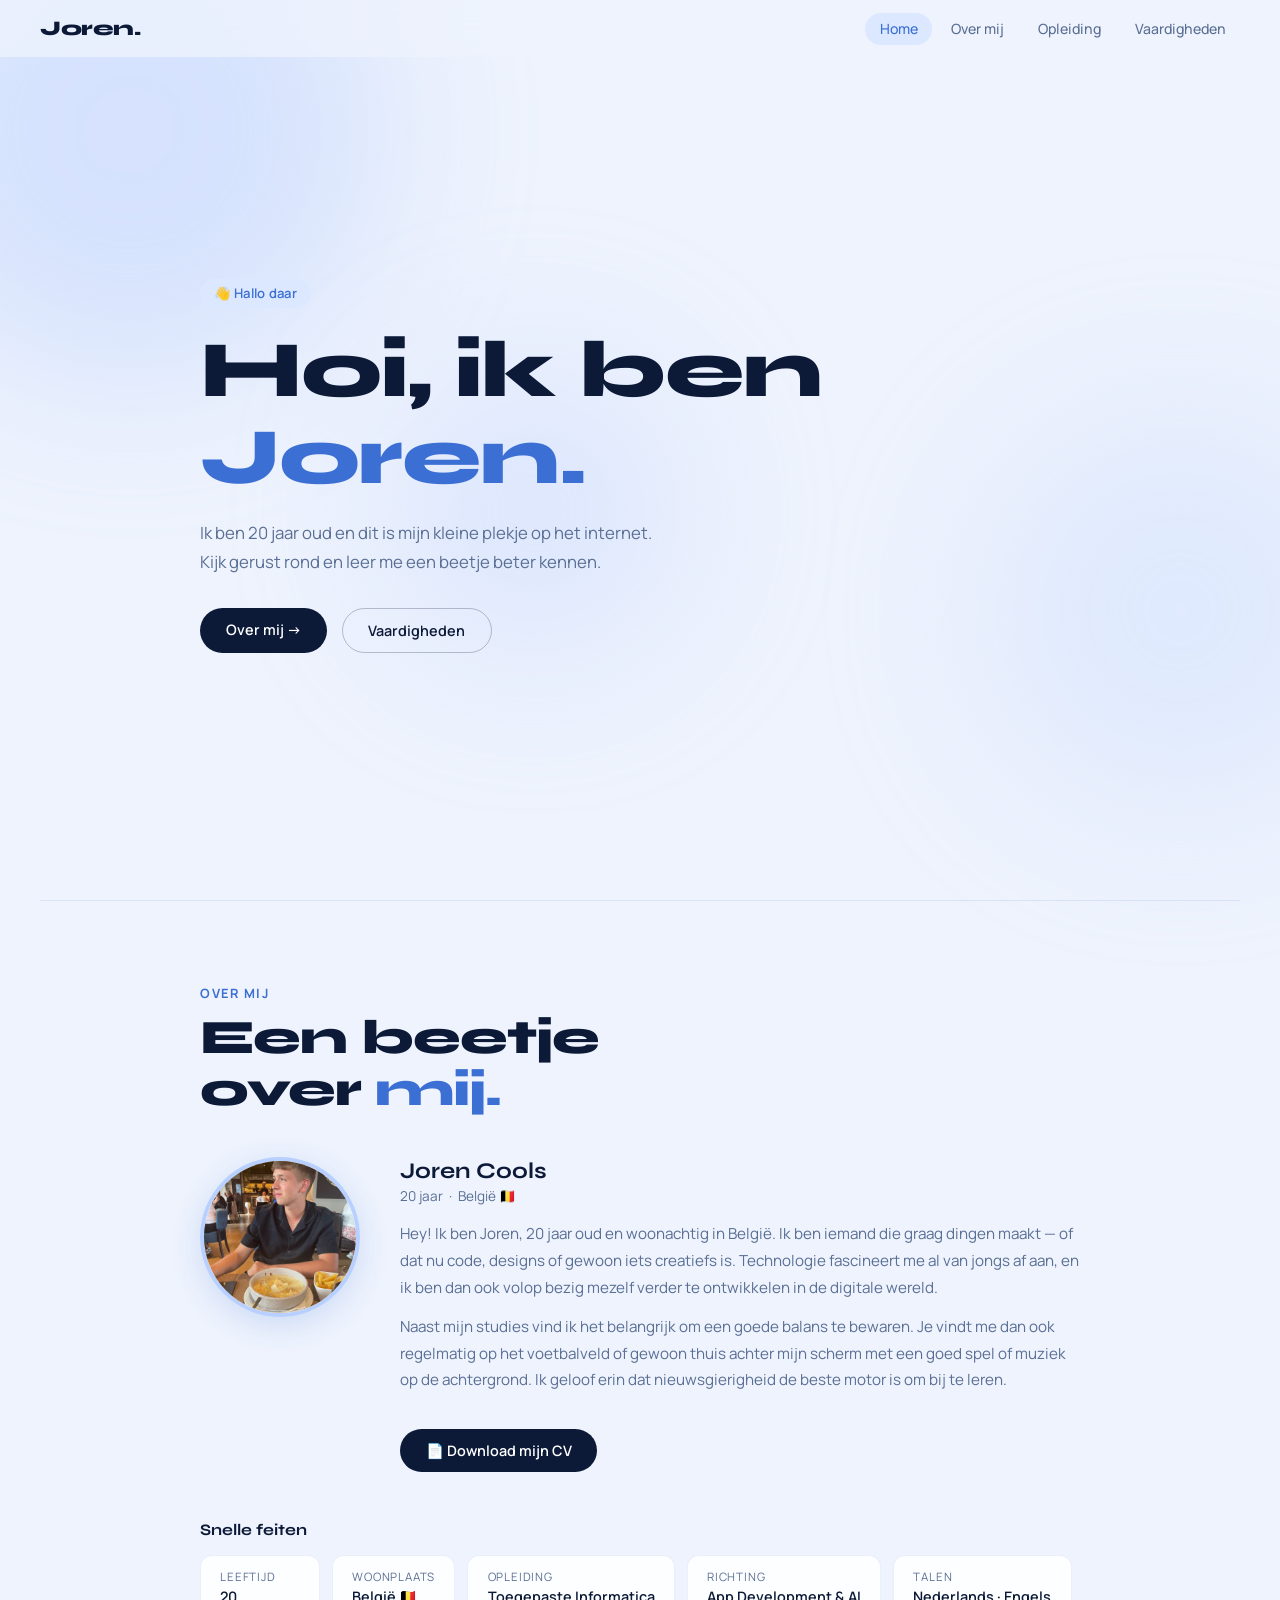
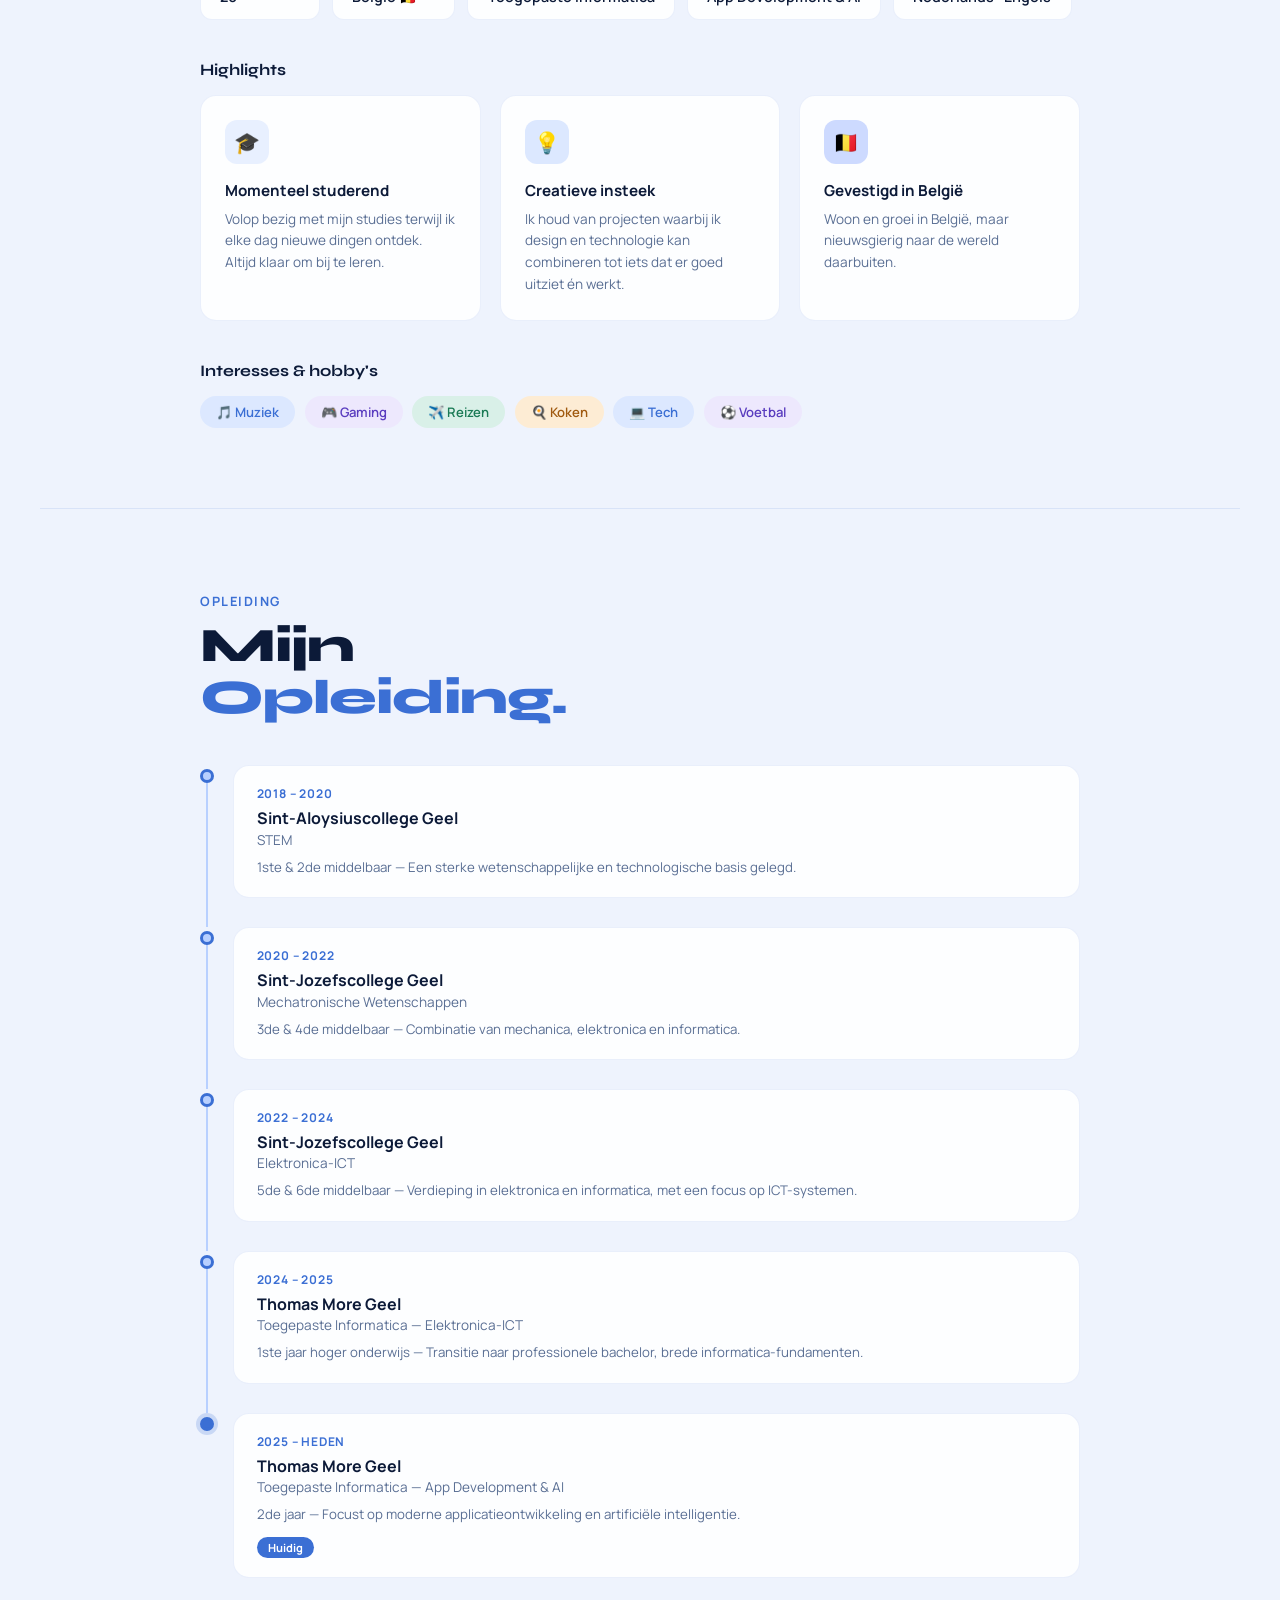
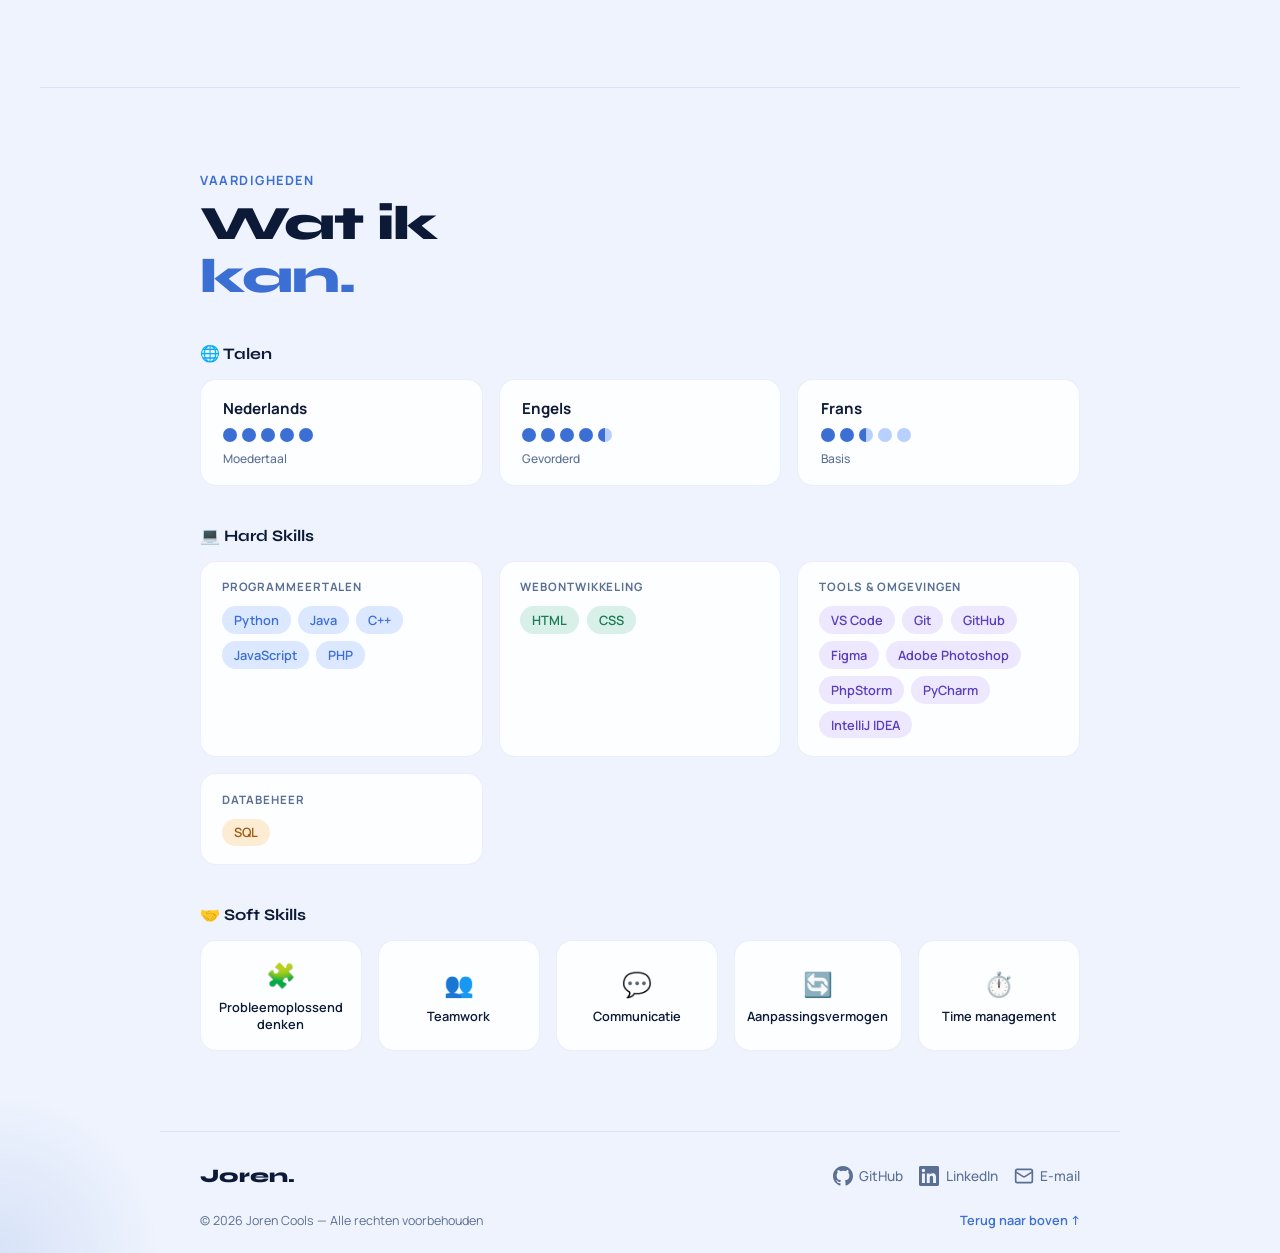
==== commit 740d08e0: "update 3" ====
--- a/index.html
+++ b/index.html
@@ -9,30 +9,33 @@
 </head>
 <body>
 
-  <nav>
+  <nav id="navbar">
     <a class="nav-logo" href="#home">Joren.</a>
-    <ul class="nav-links">
-      <li><a href="#home">Home</a></li>
+    <button class="hamburger" id="hamburger" aria-label="Menu">
+      <span></span><span></span><span></span>
+    </button>
+    <ul class="nav-links" id="nav-links">
+      <li><a href="#home" class="nav-active">Home</a></li>
       <li><a href="#about">Over mij</a></li>
       <li><a href="#opleiding">Opleiding</a></li>
       <li><a href="#skills">Vaardigheden</a></li>
     </ul>
   </nav>
+  <div class="nav-overlay" id="nav-overlay"></div>
 
   <div class="blob blob-1"></div>
   <div class="blob blob-2"></div>
   <div class="blob blob-3"></div>
 
-  <!-- ── HERO ── -->
   <section id="home">
     <div class="hero-inner">
-      <span class="hero-tag">👋 Hallo daar</span>
-      <h1>Hoi, ik ben<br><span class="accent">Joren.</span></h1>
-      <p class="hero-sub">
+      <span class="hero-tag fade-up" style="--d:0ms">👋 Hallo daar</span>
+      <h1 class="fade-up" style="--d:120ms">Hoi, ik ben<br><span class="accent">Joren.</span></h1>
+      <p class="hero-sub fade-up" style="--d:240ms">
         Ik ben 20 jaar oud en dit is mijn kleine plekje op het internet.
         Kijk gerust rond en leer me een beetje beter kennen.
       </p>
-      <div class="hero-actions">
+      <div class="hero-actions fade-up" style="--d:360ms">
         <a href="#about" class="btn btn-primary">Over mij →</a>
         <a href="#skills" class="btn btn-outline">Vaardigheden</a>
       </div>
@@ -41,12 +44,11 @@
 
   <hr class="divider"/>
 
-  <!-- ── ABOUT ── -->
   <section id="about">
-    <span class="about-label">Over mij</span>
-    <h2>Een beetje<br>over <span class="accent">mij.</span></h2>
-
-    <div class="about-top">
+    <span class="about-label scroll-reveal">Over mij</span>
+    <h2 class="scroll-reveal">Een beetje<br>over <span class="accent">mij.</span></h2>
+
+    <div class="about-top scroll-reveal">
       <div class="avatar-wrap">
         <img class="avatar-photo" src="Foto_joren.jpg" alt="Foto van Joren" />
       </div>
@@ -63,9 +65,8 @@
       </div>
     </div>
 
-    <!-- QUICK FACTS -->
-    <p class="sub-title">Snelle feiten</p>
-    <div class="facts">
+    <p class="sub-title scroll-reveal">Snelle feiten</p>
+    <div class="facts scroll-reveal">
       <div class="fact"><div class="fact-label">Leeftijd</div><div class="fact-value">20</div></div>
       <div class="fact"><div class="fact-label">Woonplaats</div><div class="fact-value">België 🇧🇪</div></div>
       <div class="fact"><div class="fact-label">Opleiding</div><div class="fact-value">Toegepaste Informatica</div></div>
@@ -73,29 +74,27 @@
       <div class="fact"><div class="fact-label">Talen</div><div class="fact-value">Nederlands · Engels</div></div>
     </div>
 
-    <!-- HIGHLIGHTS -->
-    <p class="sub-title">Highlights</p>
+    <p class="sub-title scroll-reveal">Highlights</p>
     <div class="cards">
-      <div class="card">
+      <div class="card scroll-reveal">
         <div class="card-icon" style="background:var(--blue-3);">🎓</div>
         <p class="card-title">Momenteel studerend</p>
         <p class="card-body">Volop bezig met mijn studies terwijl ik elke dag nieuwe dingen ontdek. Altijd klaar om bij te leren.</p>
       </div>
-      <div class="card">
+      <div class="card scroll-reveal" style="--d:80ms">
         <div class="card-icon" style="background:var(--blue-1);">💡</div>
         <p class="card-title">Creatieve insteek</p>
         <p class="card-body">Ik houd van projecten waarbij ik design en technologie kan combineren tot iets dat er goed uitziet én werkt.</p>
       </div>
-      <div class="card">
+      <div class="card scroll-reveal" style="--d:160ms">
         <div class="card-icon" style="background:var(--blue-4);">🇧🇪</div>
         <p class="card-title">Gevestigd in België</p>
         <p class="card-body">Woon en groei in België, maar nieuwsgierig naar de wereld daarbuiten.</p>
       </div>
     </div>
 
-    <!-- INTERESTS -->
-    <p class="sub-title">Interesses & hobby's</p>
-    <div class="pills">
+    <p class="sub-title scroll-reveal">Interesses & hobby's</p>
+    <div class="pills scroll-reveal">
       <span class="pill c1">🎵 Muziek</span>
       <span class="pill c4">🎮 Gaming</span>
       <span class="pill c2">✈️ Reizen</span>
@@ -107,16 +106,12 @@
 
   <hr class="divider"/>
 
-  <!-- ── OPLEIDING ── -->
   <section id="opleiding">
-    <span class="about-label">Opleiding</span>
-    <h2>Mijn<br><span class="accent">Opleiding.</span></h2>
-
+    <span class="about-label scroll-reveal">Opleiding</span>
+    <h2 class="scroll-reveal">Mijn<br><span class="accent">Opleiding.</span></h2>
     <div class="timeline">
-
-      <div class="tl-item">
-        <div class="tl-dot"></div>
-        <div class="tl-line"></div>
+      <div class="tl-item scroll-reveal">
+        <div class="tl-dot"></div><div class="tl-line"></div>
         <div class="tl-card">
           <div class="tl-year">2018 – 2020</div>
           <div class="tl-school">Sint-Aloysiuscollege Geel</div>
@@ -124,10 +119,8 @@
           <p class="tl-desc">1ste & 2de middelbaar — Een sterke wetenschappelijke en technologische basis gelegd.</p>
         </div>
       </div>
-
-      <div class="tl-item">
-        <div class="tl-dot"></div>
-        <div class="tl-line"></div>
+      <div class="tl-item scroll-reveal">
+        <div class="tl-dot"></div><div class="tl-line"></div>
         <div class="tl-card">
           <div class="tl-year">2020 – 2022</div>
           <div class="tl-school">Sint-Jozefscollege Geel</div>
@@ -135,10 +128,8 @@
           <p class="tl-desc">3de & 4de middelbaar — Combinatie van mechanica, elektronica en informatica.</p>
         </div>
       </div>
-
-      <div class="tl-item">
-        <div class="tl-dot"></div>
-        <div class="tl-line"></div>
+      <div class="tl-item scroll-reveal">
+        <div class="tl-dot"></div><div class="tl-line"></div>
         <div class="tl-card">
           <div class="tl-year">2022 – 2024</div>
           <div class="tl-school">Sint-Jozefscollege Geel</div>
@@ -146,10 +137,8 @@
           <p class="tl-desc">5de & 6de middelbaar — Verdieping in elektronica en informatica, met een focus op ICT-systemen.</p>
         </div>
       </div>
-
-      <div class="tl-item">
-        <div class="tl-dot"></div>
-        <div class="tl-line"></div>
+      <div class="tl-item scroll-reveal">
+        <div class="tl-dot"></div><div class="tl-line"></div>
         <div class="tl-card">
           <div class="tl-year">2024 – 2025</div>
           <div class="tl-school">Thomas More Geel</div>
@@ -157,10 +146,8 @@
           <p class="tl-desc">1ste jaar hoger onderwijs — Transitie naar professionele bachelor, brede informatica-fundamenten.</p>
         </div>
       </div>
-
-      <div class="tl-item tl-item--active">
-        <div class="tl-dot tl-dot--active"></div>
-        <div class="tl-line"></div>
+      <div class="tl-item tl-item--active scroll-reveal">
+        <div class="tl-dot tl-dot--active"></div><div class="tl-line"></div>
         <div class="tl-card">
           <div class="tl-year">2025 – heden</div>
           <div class="tl-school">Thomas More Geel</div>
@@ -169,20 +156,17 @@
           <span class="tl-badge">Huidig</span>
         </div>
       </div>
-
     </div>
   </section>
 
   <hr class="divider"/>
 
-  <!-- ── SKILLS ── -->
   <section id="skills">
-    <span class="about-label">Vaardigheden</span>
-    <h2>Wat ik<br><span class="accent">kan.</span></h2>
-
-    <!-- TALEN -->
-    <p class="sub-title">🌐 Talen</p>
-    <div class="lang-grid">
+    <span class="about-label scroll-reveal">Vaardigheden</span>
+    <h2 class="scroll-reveal">Wat ik<br><span class="accent">kan.</span></h2>
+
+    <p class="sub-title scroll-reveal">🌐 Talen</p>
+    <div class="lang-grid scroll-reveal">
       <div class="lang-card">
         <div class="lang-name">Nederlands</div>
         <div class="lang-dots">
@@ -206,10 +190,8 @@
       </div>
     </div>
 
-    <!-- HARD SKILLS -->
-    <p class="sub-title">💻 Hard Skills</p>
-    <div class="skill-blocks">
-
+    <p class="sub-title scroll-reveal">💻 Hard Skills</p>
+    <div class="skill-blocks scroll-reveal">
       <div class="skill-block">
         <div class="skill-block-title">Programmeertalen</div>
         <div class="skill-tags">
@@ -220,7 +202,6 @@
           <span class="stag stag-code">PHP</span>
         </div>
       </div>
-
       <div class="skill-block">
         <div class="skill-block-title">Webontwikkeling</div>
         <div class="skill-tags">
@@ -228,7 +209,6 @@
           <span class="stag stag-web">CSS</span>
         </div>
       </div>
-
       <div class="skill-block">
         <div class="skill-block-title">Tools & Omgevingen</div>
         <div class="skill-tags">
@@ -242,48 +222,27 @@
           <span class="stag stag-tool">IntelliJ IDEA</span>
         </div>
       </div>
-
       <div class="skill-block">
         <div class="skill-block-title">Databeheer</div>
         <div class="skill-tags">
           <span class="stag stag-db">SQL</span>
         </div>
       </div>
-
-    </div>
-
-    <!-- SOFT SKILLS -->
-    <p class="sub-title">🤝 Soft Skills</p>
-    <div class="soft-grid">
-      <div class="soft-card">
-        <div class="soft-icon">🧩</div>
-        <div class="soft-name">Probleemoplossend denken</div>
-      </div>
-      <div class="soft-card">
-        <div class="soft-icon">👥</div>
-        <div class="soft-name">Teamwork</div>
-      </div>
-      <div class="soft-card">
-        <div class="soft-icon">💬</div>
-        <div class="soft-name">Communicatie</div>
-      </div>
-      <div class="soft-card">
-        <div class="soft-icon">🔄</div>
-        <div class="soft-name">Aanpassingsvermogen</div>
-      </div>
-      <div class="soft-card">
-        <div class="soft-icon">⏱️</div>
-        <div class="soft-name">Time management</div>
-      </div>
-    </div>
-
+    </div>
+
+    <p class="sub-title scroll-reveal">🤝 Soft Skills</p>
+    <div class="soft-grid scroll-reveal">
+      <div class="soft-card"><div class="soft-icon">🧩</div><div class="soft-name">Probleemoplossend denken</div></div>
+      <div class="soft-card"><div class="soft-icon">👥</div><div class="soft-name">Teamwork</div></div>
+      <div class="soft-card"><div class="soft-icon">💬</div><div class="soft-name">Communicatie</div></div>
+      <div class="soft-card"><div class="soft-icon">🔄</div><div class="soft-name">Aanpassingsvermogen</div></div>
+      <div class="soft-card"><div class="soft-icon">⏱️</div><div class="soft-name">Time management</div></div>
+    </div>
   </section>
 
   <footer>
     <div class="footer-inner">
-      <div class="footer-left">
-        <a class="footer-logo" href="#home">Joren.</a>
-      </div>
+      <a class="footer-logo" href="#home">Joren.</a>
       <div class="footer-links">
         <a href="https://github.com/cjoren123" target="_blank" class="footer-link" aria-label="GitHub">
           <svg width="20" height="20" viewBox="0 0 24 24" fill="currentColor"><path d="M12 0C5.374 0 0 5.373 0 12c0 5.302 3.438 9.8 8.207 11.387.599.111.793-.261.793-.577v-2.234c-3.338.726-4.033-1.416-4.033-1.416-.546-1.387-1.333-1.756-1.333-1.756-1.089-.745.083-.729.083-.729 1.205.084 1.839 1.237 1.839 1.237 1.07 1.834 2.807 1.304 3.492.997.107-.775.418-1.305.762-1.604-2.665-.305-5.467-1.334-5.467-5.931 0-1.311.469-2.381 1.236-3.221-.124-.303-.535-1.524.117-3.176 0 0 1.008-.322 3.301 1.23A11.509 11.509 0 0 1 12 5.803c1.02.005 2.047.138 3.006.404 2.291-1.552 3.297-1.23 3.297-1.23.653 1.653.242 2.874.118 3.176.77.84 1.235 1.911 1.235 3.221 0 4.609-2.807 5.624-5.479 5.921.43.372.823 1.102.823 2.222v3.293c0 .319.192.694.801.576C20.566 21.797 24 17.3 24 12c0-6.627-5.373-12-12-12z"/></svg>
@@ -293,7 +252,7 @@
           <svg width="20" height="20" viewBox="0 0 24 24" fill="currentColor"><path d="M20.447 20.452h-3.554v-5.569c0-1.328-.027-3.037-1.852-3.037-1.853 0-2.136 1.445-2.136 2.939v5.667H9.351V9h3.414v1.561h.046c.477-.9 1.637-1.85 3.37-1.85 3.601 0 4.267 2.37 4.267 5.455v6.286zM5.337 7.433a2.062 2.062 0 0 1-2.063-2.065 2.064 2.064 0 1 1 2.063 2.065zm1.782 13.019H3.555V9h3.564v11.452zM22.225 0H1.771C.792 0 0 .774 0 1.729v20.542C0 23.227.792 24 1.771 24h20.451C23.2 24 24 23.227 24 22.271V1.729C24 .774 23.2 0 22.222 0h.003z"/></svg>
           LinkedIn
         </a>
-        <a href="/cdn-cgi/l/email-protection#82e1ededeef1e8edf0e7ecc2e5efe3ebeeace1edef" class="footer-link" aria-label="Email">
+        <a href="mailto:coolsjoren@gmail.com" class="footer-link" aria-label="Email">
           <svg width="20" height="20" viewBox="0 0 24 24" fill="none" stroke="currentColor" stroke-width="2" stroke-linecap="round" stroke-linejoin="round"><rect x="2" y="4" width="20" height="16" rx="2"/><path d="m22 7-8.97 5.7a1.94 1.94 0 0 1-2.06 0L2 7"/></svg>
           E-mail
         </a>
@@ -305,39 +264,52 @@
     </div>
   </footer>
 
-  <script data-cfasync="false" src="/cdn-cgi/scripts/5c5dd728/cloudflare-static/email-decode.min.js"></script><script>
-    const observer = new IntersectionObserver((entries) => {
-      entries.forEach(el => {
-        if (el.isIntersecting) {
-          el.target.classList.add('visible');
-          observer.unobserve(el.target);
-        }
+  <script>
+    /* HAMBURGER */
+    const hamburger = document.getElementById('hamburger');
+    const navLinks  = document.getElementById('nav-links');
+    const overlay   = document.getElementById('nav-overlay');
+    function closeMenu() {
+      hamburger.classList.remove('open');
+      navLinks.classList.remove('open');
+      overlay.classList.remove('open');
+    }
+    hamburger.addEventListener('click', () => {
+      const isOpen = navLinks.classList.toggle('open');
+      hamburger.classList.toggle('open', isOpen);
+      overlay.classList.toggle('open', isOpen);
+    });
+    overlay.addEventListener('click', closeMenu);
+    document.querySelectorAll('.nav-links a').forEach(a => a.addEventListener('click', closeMenu));
+
+    /* SCROLL REVEAL */
+    const ro = new IntersectionObserver((entries) => {
+      entries.forEach(e => {
+        if (e.isIntersecting) { e.target.classList.add('visible'); ro.unobserve(e.target); }
       });
-    }, { threshold: 0.12 });
-
-    document.querySelectorAll('.reveal').forEach(el => observer.observe(el));
-
-    const glow = document.createElement('div');
-    glow.className = 'cursor-glow';
-    document.body.appendChild(glow);
-    document.addEventListener('mousemove', e => {
-      glow.style.left = e.clientX + 'px';
-      glow.style.top  = e.clientY + 'px';
-    });
-
-    const nav = document.querySelector('nav');
+    }, { threshold: 0.08 });
+    document.querySelectorAll('.scroll-reveal').forEach(el => ro.observe(el));
+
+    /* CURSOR GLOW — desktop only */
+    if (window.matchMedia('(pointer:fine)').matches) {
+      const g = document.createElement('div');
+      g.className = 'cursor-glow';
+      document.body.appendChild(g);
+      document.addEventListener('mousemove', e => { g.style.left = e.clientX+'px'; g.style.top = e.clientY+'px'; });
+    }
+
+    /* NAV SCROLL */
+    const nav = document.getElementById('navbar');
+    window.addEventListener('scroll', () => nav.classList.toggle('nav-scrolled', scrollY > 30), { passive:true });
+
+    /* ACTIVE LINK */
+    const secs  = document.querySelectorAll('section[id]');
+    const links = document.querySelectorAll('.nav-links a');
     window.addEventListener('scroll', () => {
-      nav.classList.toggle('nav-scrolled', window.scrollY > 30);
-    }, { passive: true });
-
-    const sections = document.querySelectorAll('section[id]');
-    const navLinks = document.querySelectorAll('.nav-links a');
-    window.addEventListener('scroll', () => {
-      let current = 'home';
-      sections.forEach(s => {
-        if (window.scrollY >= s.offsetTop - 180) current = s.id;
-      });
-      navLinks.forEach(a => {
-        a.classList.toggle('nav-active', a.getAttribute('href') === '#' + current);
-      });
-    }, { passive:+      let cur = 'home';
+      secs.forEach(s => { if (scrollY >= s.offsetTop - 180) cur = s.id; });
+      links.forEach(a => a.classList.toggle('nav-active', a.getAttribute('href') === '#'+cur));
+    }, { passive:true });
+  </script>
+</body>
+</html>
--- a/style.css
+++ b/style.css
@@ -1,8 +1,4 @@
-* {
-  box-sizing: border-box;
-  margin: 0;
-  padding: 0;
-}
+* { box-sizing: border-box; margin: 0; padding: 0; }
 
 :root {
   --bg: #eef3fd;
@@ -33,42 +29,45 @@
   opacity: 0.35;
   pointer-events: none;
   z-index: 0;
-}
-.blob-1 { width: 500px; height: 500px; background: #a8c4ff; top: -120px; left: -120px; }
-.blob-2 { width: 400px; height: 400px; background: #c5d9ff; bottom: 10%; right: -100px; }
-.blob-3 { width: 300px; height: 300px; background: #bdd0ff; top: 40%; left: 30%; }
+  animation: blobFloat 8s ease-in-out infinite alternate;
+}
+.blob-1 { width: 500px; height: 500px; background: #a8c4ff; top: -120px; left: -120px; animation-delay: 0s; }
+.blob-2 { width: 400px; height: 400px; background: #c5d9ff; bottom: 10%; right: -100px; animation-delay: 2s; }
+.blob-3 { width: 300px; height: 300px; background: #bdd0ff; top: 40%; left: 30%; animation-delay: 4s; }
+
+@keyframes blobFloat {
+  0%   { transform: translate(0, 0) scale(1); }
+  100% { transform: translate(20px, 30px) scale(1.05); }
+}
 
 /* ── CURSOR GLOW ── */
 .cursor-glow {
   position: fixed;
-  width: 300px;
-  height: 300px;
+  width: 320px; height: 320px;
   border-radius: 50%;
   background: radial-gradient(circle, rgba(59,111,212,0.12) 0%, transparent 70%);
   pointer-events: none;
   transform: translate(-50%, -50%);
   z-index: 0;
-  transition: left 0.08s, top 0.08s;
+  transition: left 0.07s, top 0.07s;
 }
 
 /* ── NAV ── */
 nav {
   position: fixed;
-  top: 0;
-  width: 100%;
+  top: 0; width: 100%;
   display: flex;
   justify-content: space-between;
   align-items: center;
-  padding: 1.1rem 2.5rem;
-  background: rgba(238,243,253,0.75);
+  padding: 1rem 2.5rem;
+  background: rgba(238,243,253,0.8);
   backdrop-filter: blur(14px);
   -webkit-backdrop-filter: blur(14px);
-  z-index: 100;
+  z-index: 200;
   transition: box-shadow 0.3s;
 }
-nav.nav-scrolled {
-  box-shadow: 0 2px 20px rgba(59,111,212,0.10);
-}
+nav.nav-scrolled { box-shadow: 0 2px 20px rgba(59,111,212,0.12); }
+
 .nav-logo {
   font-family: 'Syne', sans-serif;
   font-weight: 800;
@@ -76,7 +75,9 @@
   color: var(--ink);
   text-decoration: none;
   letter-spacing: -0.5px;
-}
+  z-index: 201;
+}
+
 .nav-links {
   display: flex;
   gap: 0.3rem;
@@ -97,18 +98,62 @@
   color: var(--blue);
 }
 
+/* ── HAMBURGER ── */
+.hamburger {
+  display: none;
+  flex-direction: column;
+  justify-content: center;
+  gap: 5px;
+  background: none;
+  border: none;
+  cursor: pointer;
+  padding: 6px;
+  z-index: 201;
+}
+.hamburger span {
+  display: block;
+  width: 24px; height: 2px;
+  background: var(--ink);
+  border-radius: 2px;
+  transition: transform 0.3s, opacity 0.3s;
+}
+.hamburger.open span:nth-child(1) { transform: translateY(7px) rotate(45deg); }
+.hamburger.open span:nth-child(2) { opacity: 0; }
+.hamburger.open span:nth-child(3) { transform: translateY(-7px) rotate(-45deg); }
+
+/* Mobile overlay */
+.nav-overlay {
+  display: none;
+  position: fixed;
+  inset: 0;
+  background: rgba(12,26,56,0.35);
+  z-index: 150;
+  opacity: 0;
+  transition: opacity 0.3s;
+}
+.nav-overlay.open { opacity: 1; }
+
 /* ── HERO ── */
 #home {
-  position: relative;
-  z-index: 1;
+  position: relative; z-index: 1;
   min-height: 100vh;
   display: flex;
   align-items: center;
   padding: 6rem 2.5rem 4rem;
 }
-.hero-inner {
-  max-width: 680px;
-}
+.hero-inner { max-width: 680px; }
+
+/* Hero fade-up animations */
+.fade-up {
+  opacity: 0;
+  transform: translateY(28px);
+  animation: fadeUp 0.7s cubic-bezier(0.22,1,0.36,1) forwards;
+  animation-delay: var(--d, 0ms);
+}
+@keyframes fadeUp {
+  to { opacity: 1; transform: none; }
+}
+
 .hero-tag {
   display: inline-block;
   background: var(--blue-1);
@@ -122,7 +167,7 @@
 }
 h1 {
   font-family: 'Syne', sans-serif;
-  font-size: clamp(2.8rem, 6vw, 5rem);
+  font-size: clamp(2.8rem, 7vw, 5rem);
   font-weight: 800;
   line-height: 1.08;
   letter-spacing: -1.5px;
@@ -136,11 +181,7 @@
   margin-bottom: 2rem;
   max-width: 480px;
 }
-.hero-actions {
-  display: flex;
-  gap: 0.9rem;
-  flex-wrap: wrap;
-}
+.hero-actions { display: flex; gap: 0.9rem; flex-wrap: wrap; }
 
 /* ── BUTTONS ── */
 .btn {
@@ -150,9 +191,10 @@
   font-weight: 600;
   font-size: 0.9rem;
   text-decoration: none;
-  transition: transform 0.18s, box-shadow 0.18s;
-}
-.btn:hover { transform: translateY(-2px); box-shadow: 0 6px 20px rgba(59,111,212,0.18); }
+  transition: transform 0.2s, box-shadow 0.2s;
+}
+.btn:active { transform: scale(0.97); }
+.btn:hover  { transform: translateY(-2px); box-shadow: 0 6px 20px rgba(59,111,212,0.2); }
 .btn-primary { background: var(--ink); color: #fff; }
 .btn-outline {
   background: transparent;
@@ -160,28 +202,27 @@
   border: 1.5px solid rgba(12,26,56,0.25);
 }
 .btn-outline:hover { border-color: var(--blue); color: var(--blue); }
-.cv-btn {
-  margin-top: 1.4rem;
-  display: inline-flex;
-  align-items: center;
-  gap: 0.5rem;
-}
+.cv-btn { margin-top: 1.4rem; display: inline-flex; align-items: center; gap: 0.5rem; }
 
 /* ── DIVIDER ── */
-.divider {
-  border: none;
-  border-top: 1px solid rgba(59,111,212,0.12);
-  margin: 0 2.5rem;
-}
+.divider { border: none; border-top: 1px solid rgba(59,111,212,0.12); margin: 0 2.5rem; }
 
 /* ── SECTIONS ── */
 section {
-  position: relative;
-  z-index: 1;
+  position: relative; z-index: 1;
   padding: 5rem 2.5rem;
   max-width: 960px;
   margin: 0 auto;
 }
+
+/* ── SCROLL REVEAL ── */
+.scroll-reveal {
+  opacity: 0;
+  transform: translateY(24px);
+  transition: opacity 0.6s cubic-bezier(0.22,1,0.36,1), transform 0.6s cubic-bezier(0.22,1,0.36,1);
+  transition-delay: var(--d, 0ms);
+}
+.scroll-reveal.visible { opacity: 1; transform: none; }
 
 .about-label {
   display: inline-block;
@@ -194,14 +235,14 @@
 }
 h2 {
   font-family: 'Syne', sans-serif;
-  font-size: clamp(2rem, 4vw, 3rem);
+  font-size: clamp(2rem, 5vw, 3rem);
   font-weight: 800;
   line-height: 1.1;
   letter-spacing: -1px;
   margin-bottom: 2.5rem;
 }
 
-/* ── ABOUT TOP (photo + bio) ── */
+/* ── ABOUT TOP ── */
 .about-top {
   display: flex;
   gap: 2.5rem;
@@ -209,133 +250,84 @@
   margin-bottom: 3rem;
   flex-wrap: wrap;
 }
-
 .avatar-wrap {
   flex-shrink: 0;
-  width: 160px;
-  height: 160px;
+  width: 160px; height: 160px;
   border-radius: 50%;
   overflow: hidden;
   border: 4px solid var(--blue-2);
-  box-shadow: 0 8px 30px rgba(59,111,212,0.15);
-}
-
-.avatar-photo {
-  width: 100%;
-  height: 100%;
-  object-fit: cover;
-  display: block;
-}
-
+  box-shadow: 0 8px 30px rgba(59,111,212,0.18);
+  transition: transform 0.3s, box-shadow 0.3s;
+}
+.avatar-wrap:hover { transform: scale(1.04); box-shadow: 0 12px 40px rgba(59,111,212,0.25); }
+.avatar-photo { width: 100%; height: 100%; object-fit: cover; display: block; }
 .avatar-info { flex: 1; min-width: 220px; }
-.name {
-  font-family: 'Syne', sans-serif;
-  font-size: 1.4rem;
-  font-weight: 700;
-  margin-bottom: 0.2rem;
-}
-.meta {
-  font-size: 0.85rem;
-  color: var(--muted);
-  margin-bottom: 1rem;
-}
-.bio-text {
-  color: var(--muted);
-  font-size: 0.95rem;
-  line-height: 1.75;
-  margin-bottom: 0.8rem;
-}
-
-/* ── QUICK FACTS ── */
+.name { font-family: 'Syne', sans-serif; font-size: 1.4rem; font-weight: 700; margin-bottom: 0.2rem; }
+.meta { font-size: 0.85rem; color: var(--muted); margin-bottom: 1rem; }
+.bio-text { color: var(--muted); font-size: 0.95rem; line-height: 1.75; margin-bottom: 0.8rem; }
+
+/* ── FACTS ── */
 .sub-title {
   font-family: 'Syne', sans-serif;
-  font-size: 1rem;
-  font-weight: 700;
-  margin-bottom: 1rem;
-  margin-top: 2.5rem;
+  font-size: 1rem; font-weight: 700;
+  margin-bottom: 1rem; margin-top: 2.5rem;
   color: var(--ink);
 }
-.facts {
-  display: flex;
-  flex-wrap: wrap;
-  gap: 0.75rem;
-  margin-bottom: 0.5rem;
-}
+.facts { display: flex; flex-wrap: wrap; gap: 0.75rem; margin-bottom: 0.5rem; }
 .fact {
   background: var(--card-bg);
   border: 1px solid rgba(59,111,212,0.1);
   border-radius: 12px;
   padding: 0.8rem 1.2rem;
-  min-width: 130px;
-}
+  min-width: 120px;
+  transition: transform 0.2s;
+}
+.fact:hover { transform: translateY(-2px); }
 .fact-label { font-size: 0.72rem; color: var(--muted); text-transform: uppercase; letter-spacing: 0.8px; margin-bottom: 0.2rem; }
 .fact-value { font-weight: 600; font-size: 0.9rem; }
 
 /* ── CARDS ── */
-.cards {
-  display: grid;
-  grid-template-columns: repeat(auto-fill, minmax(240px, 1fr));
-  gap: 1.2rem;
-}
+.cards { display: grid; grid-template-columns: repeat(auto-fill, minmax(240px, 1fr)); gap: 1.2rem; }
 .card {
   background: var(--card-bg);
   border: 1px solid rgba(59,111,212,0.1);
   border-radius: var(--radius);
   padding: 1.5rem;
-  transition: transform 0.2s, box-shadow 0.2s;
-}
-.card:hover { transform: translateY(-4px); box-shadow: 0 10px 30px rgba(59,111,212,0.12); }
-.card-icon {
-  width: 44px; height: 44px;
-  border-radius: 12px;
-  display: flex; align-items: center; justify-content: center;
-  font-size: 1.3rem;
-  margin-bottom: 1rem;
-}
+  transition: transform 0.25s, box-shadow 0.25s;
+}
+.card:hover { transform: translateY(-5px); box-shadow: 0 12px 32px rgba(59,111,212,0.14); }
+.card-icon { width: 44px; height: 44px; border-radius: 12px; display: flex; align-items: center; justify-content: center; font-size: 1.3rem; margin-bottom: 1rem; }
 .card-title { font-weight: 700; font-size: 0.95rem; margin-bottom: 0.5rem; }
-.card-body { font-size: 0.85rem; color: var(--muted); line-height: 1.6; }
+.card-body  { font-size: 0.85rem; color: var(--muted); line-height: 1.6; }
 
 /* ── PILLS ── */
 .pills { display: flex; flex-wrap: wrap; gap: 0.6rem; }
 .pill {
   padding: 0.45rem 1rem;
   border-radius: 20px;
-  font-size: 0.82rem;
-  font-weight: 600;
-}
+  font-size: 0.82rem; font-weight: 600;
+  transition: transform 0.2s, box-shadow 0.2s;
+  cursor: default;
+}
+.pill:hover { transform: translateY(-2px); box-shadow: 0 4px 12px rgba(0,0,0,0.08); }
 .c1 { background: var(--blue-1); color: var(--blue); }
 .c2 { background: #d9f0e8; color: #1a7a55; }
 .c3 { background: #fdecd4; color: #a05a10; }
 .c4 { background: #ede8fd; color: #5a3dbf; }
 
 /* ── TIMELINE ── */
-.timeline { display: flex; flex-direction: column; gap: 0; }
-.tl-item {
-  display: flex;
-  align-items: flex-start;
-  gap: 1.2rem;
-  position: relative;
-  padding-bottom: 1.8rem;
-}
+.timeline { display: flex; flex-direction: column; }
+.tl-item { display: flex; align-items: flex-start; gap: 1.2rem; position: relative; padding-bottom: 1.8rem; }
 .tl-dot {
   width: 14px; height: 14px;
   border-radius: 50%;
   background: var(--blue-2);
   border: 3px solid var(--blue);
-  flex-shrink: 0;
-  margin-top: 4px;
-  position: relative;
-  z-index: 1;
+  flex-shrink: 0; margin-top: 4px;
+  position: relative; z-index: 1;
 }
 .tl-dot--active { background: var(--blue); box-shadow: 0 0 0 4px rgba(59,111,212,0.2); }
-.tl-line {
-  position: absolute;
-  left: 6px;
-  top: 18px;
-  bottom: 0;
-  width: 2px;
-  background: var(--blue-2);
-}
+.tl-line { position: absolute; left: 6px; top: 18px; bottom: 0; width: 2px; background: var(--blue-2); }
 .tl-item:last-child .tl-line { display: none; }
 .tl-card {
   background: var(--card-bg);
@@ -343,181 +335,132 @@
   border-radius: var(--radius);
   padding: 1.2rem 1.4rem;
   flex: 1;
-  transition: box-shadow 0.2s;
-}
-.tl-card:hover { box-shadow: 0 6px 20px rgba(59,111,212,0.1); }
-.tl-year { font-size: 0.75rem; color: var(--blue); font-weight: 700; text-transform: uppercase; letter-spacing: 0.8px; margin-bottom: 0.3rem; }
+  transition: transform 0.2s, box-shadow 0.2s;
+}
+.tl-card:hover { transform: translateX(4px); box-shadow: 0 6px 20px rgba(59,111,212,0.1); }
+.tl-year   { font-size: 0.75rem; color: var(--blue); font-weight: 700; text-transform: uppercase; letter-spacing: 0.8px; margin-bottom: 0.3rem; }
 .tl-school { font-weight: 700; font-size: 1rem; margin-bottom: 0.1rem; }
 .tl-degree { font-size: 0.85rem; color: var(--muted); margin-bottom: 0.5rem; }
-.tl-desc { font-size: 0.83rem; color: var(--muted); line-height: 1.6; }
-.tl-badge {
-  display: inline-block;
-  margin-top: 0.7rem;
-  background: var(--blue);
-  color: #fff;
-  font-size: 0.7rem;
-  font-weight: 700;
-  padding: 0.2rem 0.7rem;
-  border-radius: 20px;
-  letter-spacing: 0.5px;
-}
+.tl-desc   { font-size: 0.83rem; color: var(--muted); line-height: 1.6; }
+.tl-badge  { display: inline-block; margin-top: 0.7rem; background: var(--blue); color: #fff; font-size: 0.7rem; font-weight: 700; padding: 0.2rem 0.7rem; border-radius: 20px; }
 
 /* ── SKILLS — TALEN ── */
-.lang-grid {
-  display: flex;
-  gap: 1rem;
-  flex-wrap: wrap;
-  margin-bottom: 0.5rem;
-}
+.lang-grid { display: flex; gap: 1rem; flex-wrap: wrap; }
 .lang-card {
   background: var(--card-bg);
   border: 1px solid rgba(59,111,212,0.1);
   border-radius: var(--radius);
   padding: 1.1rem 1.4rem;
-  min-width: 140px;
-  flex: 1;
-}
-.lang-name { font-weight: 700; font-size: 0.95rem; margin-bottom: 0.6rem; }
-.lang-dots { display: flex; gap: 5px; margin-bottom: 0.5rem; }
-.dot {
-  width: 14px; height: 14px;
-  border-radius: 50%;
-}
+  min-width: 140px; flex: 1;
+  transition: transform 0.2s;
+}
+.lang-card:hover { transform: translateY(-3px); }
+.lang-name  { font-weight: 700; font-size: 0.95rem; margin-bottom: 0.6rem; }
+.lang-dots  { display: flex; gap: 5px; margin-bottom: 0.5rem; }
+.dot { width: 14px; height: 14px; border-radius: 50%; }
 .dot--full  { background: var(--blue); }
 .dot--half  { background: linear-gradient(90deg, var(--blue) 50%, var(--blue-2) 50%); }
 .dot--empty { background: var(--blue-2); }
 .lang-level { font-size: 0.75rem; color: var(--muted); font-weight: 500; }
 
 /* ── SKILLS — HARD SKILLS ── */
-.skill-blocks {
-  display: grid;
-  grid-template-columns: repeat(auto-fill, minmax(220px, 1fr));
-  gap: 1rem;
-  margin-bottom: 0.5rem;
-}
+.skill-blocks { display: grid; grid-template-columns: repeat(auto-fill, minmax(210px, 1fr)); gap: 1rem; }
 .skill-block {
   background: var(--card-bg);
   border: 1px solid rgba(59,111,212,0.1);
   border-radius: var(--radius);
   padding: 1.1rem 1.3rem;
-}
-.skill-block-title {
-  font-size: 0.72rem;
-  font-weight: 700;
-  text-transform: uppercase;
-  letter-spacing: 0.9px;
-  color: var(--muted);
-  margin-bottom: 0.75rem;
-}
+  transition: transform 0.2s, box-shadow 0.2s;
+}
+.skill-block:hover { transform: translateY(-3px); box-shadow: 0 8px 24px rgba(59,111,212,0.1); }
+.skill-block-title { font-size: 0.72rem; font-weight: 700; text-transform: uppercase; letter-spacing: 0.9px; color: var(--muted); margin-bottom: 0.75rem; }
 .skill-tags { display: flex; flex-wrap: wrap; gap: 0.45rem; }
-.stag {
-  display: inline-block;
-  padding: 0.3rem 0.75rem;
-  border-radius: 20px;
-  font-size: 0.8rem;
-  font-weight: 600;
-}
+.stag { display: inline-block; padding: 0.3rem 0.75rem; border-radius: 20px; font-size: 0.8rem; font-weight: 600; }
 .stag-code { background: var(--blue-1); color: var(--blue); }
 .stag-web  { background: #d9f0e8; color: #1a7a55; }
 .stag-tool { background: #ede8fd; color: #5a3dbf; }
 .stag-db   { background: #fdecd4; color: #a05a10; }
 
 /* ── SKILLS — SOFT SKILLS ── */
-.soft-grid {
-  display: grid;
-  grid-template-columns: repeat(5, 1fr);
-  gap: 1rem;
-}
+.soft-grid { display: grid; grid-template-columns: repeat(5, 1fr); gap: 1rem; }
 .soft-card {
   background: var(--card-bg);
   border: 1px solid rgba(59,111,212,0.1);
   border-radius: var(--radius);
-  padding: 1.1rem 1rem;
-  display: flex;
-  flex-direction: column;
-  align-items: center;
-  justify-content: center;
-  gap: 0.5rem;
-  text-align: center;
+  padding: 1.1rem 0.8rem;
+  display: flex; flex-direction: column;
+  align-items: center; justify-content: center;
+  gap: 0.5rem; text-align: center;
   transition: transform 0.2s, box-shadow 0.2s;
 }
-.soft-card:hover { transform: translateY(-3px); box-shadow: 0 6px 20px rgba(59,111,212,0.1); }
+.soft-card:hover { transform: translateY(-4px); box-shadow: 0 8px 24px rgba(59,111,212,0.12); }
 .soft-icon { font-size: 1.5rem; }
-.soft-name { font-weight: 600; font-size: 0.82rem; line-height: 1.3; word-break: break-word; }
-
-@media (max-width: 700px) {
-  .soft-grid { grid-template-columns: repeat(3, 1fr); }
-}
-@media (max-width: 450px) {
-  .soft-grid { grid-template-columns: repeat(2, 1fr); }
-}
-
-/* ── REVEAL ANIMATION ── */
-.reveal {
-  opacity: 1;
-  transform: none;
-}
+.soft-name { font-weight: 600; font-size: 0.8rem; line-height: 1.3; }
 
 /* ── FOOTER ── */
 footer {
-  position: relative;
-  z-index: 1;
+  position: relative; z-index: 1;
   border-top: 1px solid rgba(59,111,212,0.12);
   padding: 2rem 2.5rem 1.5rem;
-  max-width: 960px;
-  margin: 0 auto;
-}
-.footer-inner {
-  display: flex;
-  justify-content: space-between;
-  align-items: center;
-  flex-wrap: wrap;
-  gap: 1rem;
-  margin-bottom: 1.5rem;
-}
-.footer-logo {
-  font-family: 'Syne', sans-serif;
-  font-weight: 800;
-  font-size: 1.2rem;
-  color: var(--ink);
-  text-decoration: none;
-}
+  max-width: 960px; margin: 0 auto;
+}
+.footer-inner { display: flex; justify-content: space-between; align-items: center; flex-wrap: wrap; gap: 1rem; margin-bottom: 1.5rem; }
+.footer-logo { font-family: 'Syne', sans-serif; font-weight: 800; font-size: 1.2rem; color: var(--ink); text-decoration: none; }
 .footer-links { display: flex; gap: 1rem; flex-wrap: wrap; }
-.footer-link {
-  display: flex;
-  align-items: center;
-  gap: 0.4rem;
-  color: var(--muted);
-  font-size: 0.85rem;
-  font-weight: 500;
-  text-decoration: none;
-  transition: color 0.2s;
-}
+.footer-link { display: flex; align-items: center; gap: 0.4rem; color: var(--muted); font-size: 0.85rem; font-weight: 500; text-decoration: none; transition: color 0.2s; }
 .footer-link:hover { color: var(--blue); }
-.footer-bottom {
-  display: flex;
-  justify-content: space-between;
-  align-items: center;
-  font-size: 0.78rem;
-  color: var(--muted);
-  flex-wrap: wrap;
-  gap: 0.5rem;
-}
-.footer-top-btn {
-  color: var(--blue);
-  text-decoration: none;
-  font-weight: 600;
-  font-size: 0.8rem;
-}
+.footer-bottom { display: flex; justify-content: space-between; align-items: center; font-size: 0.78rem; color: var(--muted); flex-wrap: wrap; gap: 0.5rem; }
+.footer-top-btn { color: var(--blue); text-decoration: none; font-weight: 600; font-size: 0.8rem; }
 .footer-top-btn:hover { text-decoration: underline; }
 
 /* ── RESPONSIVE ── */
-@media (max-width: 600px) {
+@media (max-width: 768px) {
+  .hamburger { display: flex; }
+  .nav-overlay { display: block; pointer-events: none; }
+  .nav-overlay.open { pointer-events: all; }
+
+  .nav-links {
+    position: fixed;
+    top: 0; right: -100%;
+    width: 70%; max-width: 280px;
+    height: 100vh;
+    background: var(--white);
+    flex-direction: column;
+    gap: 0;
+    padding: 5rem 1.5rem 2rem;
+    box-shadow: -4px 0 30px rgba(12,26,56,0.12);
+    transition: right 0.35s cubic-bezier(0.22,1,0.36,1);
+    z-index: 199;
+  }
+  .nav-links.open { right: 0; }
+  .nav-links li { border-bottom: 1px solid rgba(59,111,212,0.08); }
+  .nav-links a {
+    display: block;
+    padding: 1rem 0.5rem;
+    font-size: 1rem;
+    border-radius: 0;
+  }
+  .nav-links a.nav-active { background: none; color: var(--blue); font-weight: 700; }
+
   nav { padding: 1rem 1.2rem; }
   section { padding: 3.5rem 1.2rem; }
+  h1 { font-size: 2.6rem; }
+
   .about-top { flex-direction: column; align-items: center; text-align: center; }
   .avatar-wrap { width: 130px; height: 130px; }
-  h1 { font-size: 2.4rem; }
-  .nav-links a { padding: 0.35rem 0.6rem; font-size: 0.8rem; }
-  footer { padding: 1.5rem 1.2rem; }
-}
+  .cv-btn { justify-content: center; width: 100%; }
+
+  .soft-grid { grid-template-columns: repeat(3, 1fr); }
+  footer { padding: 1.5rem 1.2rem 1rem; }
+  .footer-inner { flex-direction: column; align-items: flex-start; gap: 1rem; }
+}
+
+@media (max-width: 480px) {
+  h1 { font-size: 2.1rem; }
+  h2 { font-size: 1.8rem; }
+  .soft-grid { grid-template-columns: repeat(2, 1fr); }
+  .facts { gap: 0.5rem; }
+  .fact { min-width: 100px; }
+  .hero-actions { flex-direction: column; }
+  .hero-actions .btn { text-align: center; }
+}
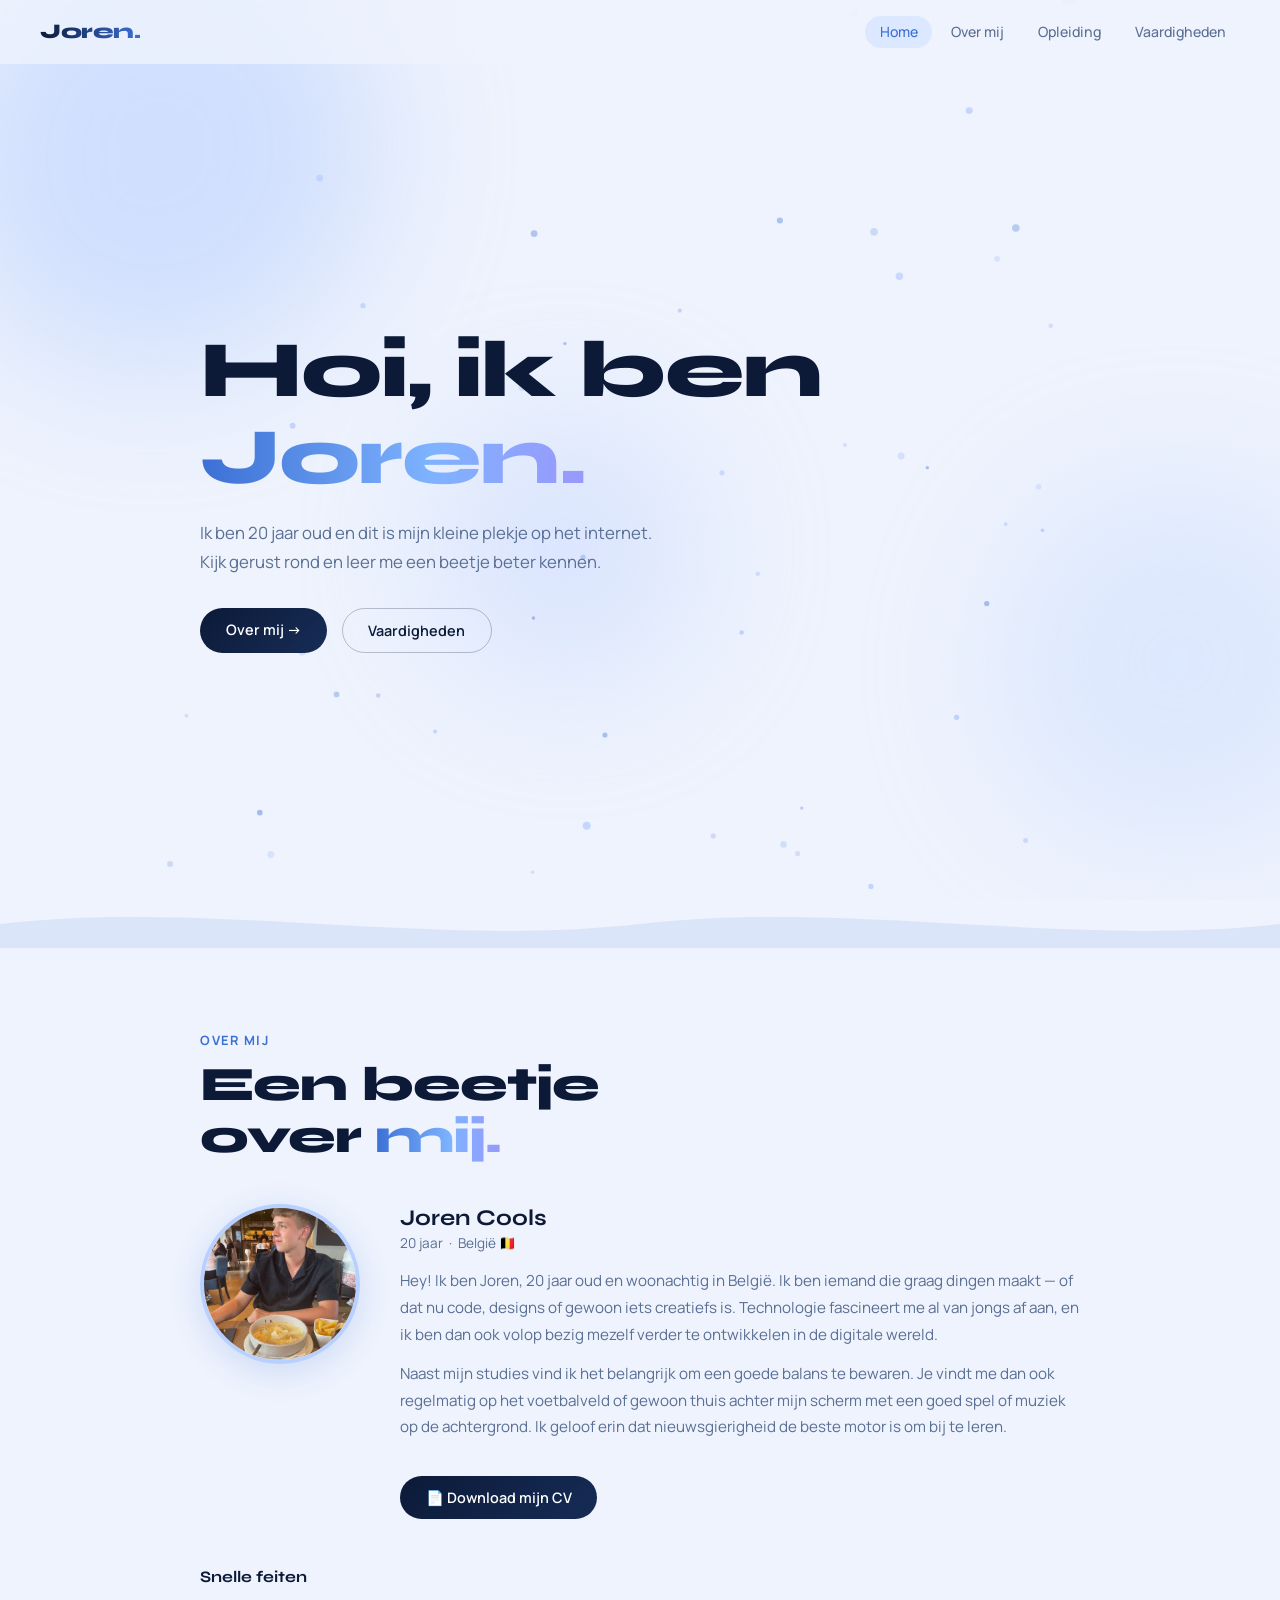
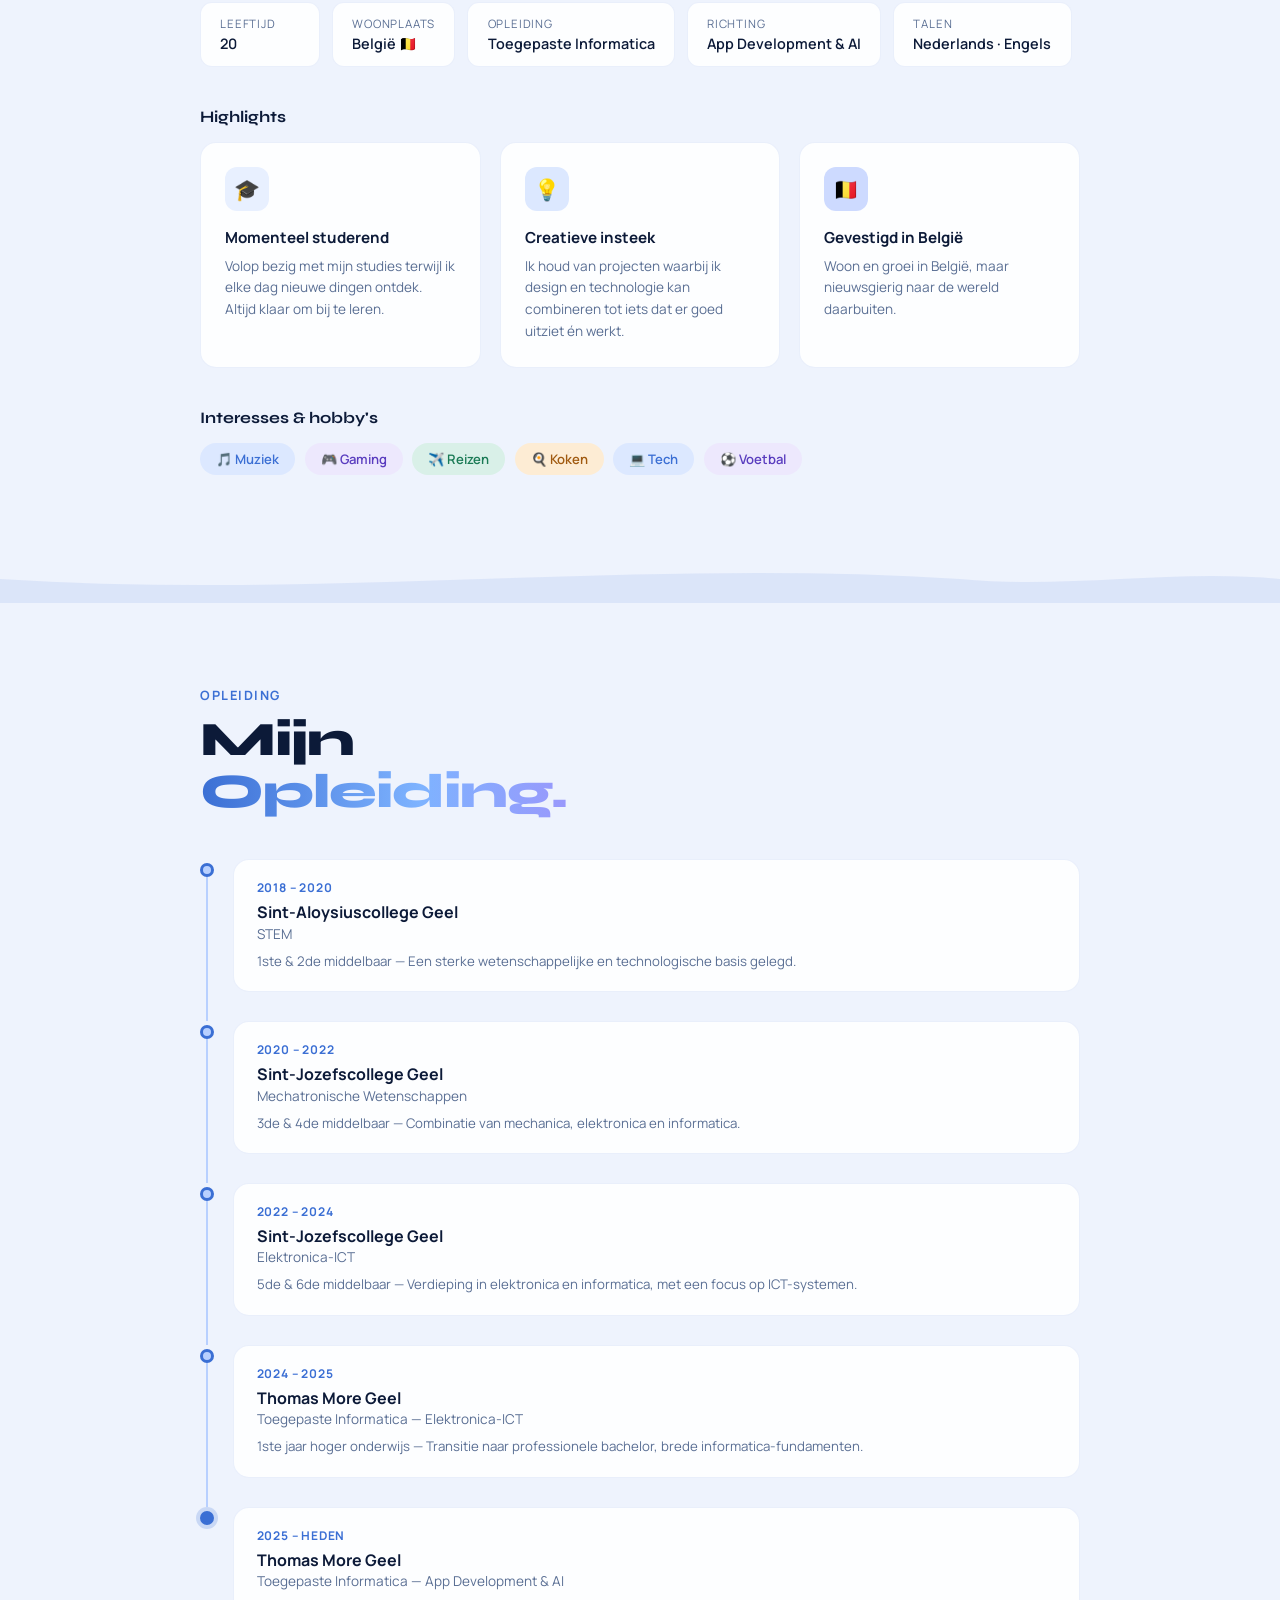
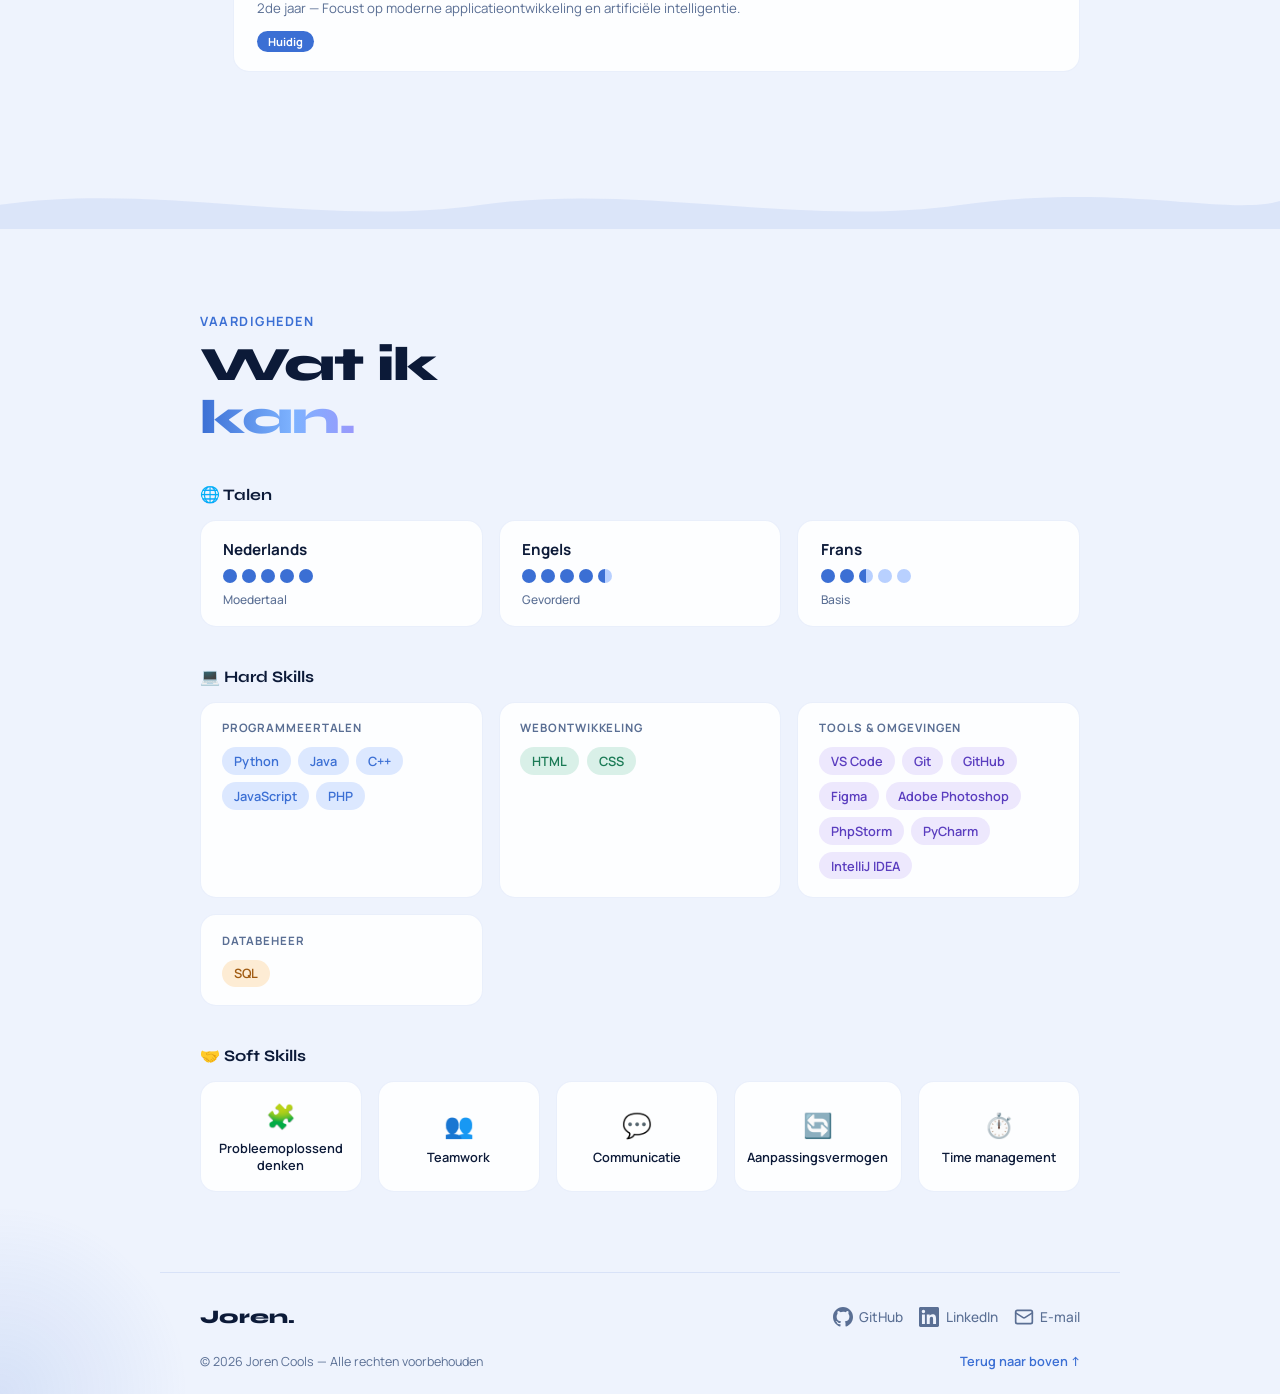
==== commit 789a4078: "update 3" ====
--- a/index.html
+++ b/index.html
@@ -4,10 +4,41 @@
   <meta charset="UTF-8" />
   <meta name="viewport" content="width=device-width, initial-scale=1.0"/>
   <title>Joren Cools</title>
+  <link rel="icon" type="image/x-icon" href="favicon.ico"/>
+  <link rel="icon" type="image/png" sizes="64x64" href="favicon.png"/>
+  <link rel="apple-touch-icon" href="favicon.png"/>
   <link href="https://fonts.googleapis.com/css2?family=Syne:wght@600;700;800&family=Manrope:wght@400;500;600&display=swap" rel="stylesheet"/>
   <link rel="stylesheet" href="style.css"/>
 </head>
 <body>
+
+  <!-- WAVE FLOOD TRANSITION CANVAS -->
+  <canvas id="wave-canvas" aria-hidden="true"></canvas>
+
+  <!-- MORPHING SVG BLOBS (replace old CSS blobs) -->
+  <div class="blob-svg-wrap" aria-hidden="true">
+    <svg class="blob-svg blob-svg-1" viewBox="0 0 400 400" xmlns="http://www.w3.org/2000/svg">
+      <path fill="#a8c4ff">
+        <animate attributeName="d" dur="12s" repeatCount="indefinite"
+          values="M200,80 C270,60 340,130 360,200 C380,270 330,350 260,370 C190,390 110,360 80,290 C50,220 60,130 110,90 C140,70 170,90 200,80Z;M200,70 C280,50 360,110 370,200 C380,290 310,370 230,380 C150,390 70,340 60,260 C50,180 90,100 150,75 C170,65 185,75 200,70Z;M200,90 C260,55 350,120 365,205 C380,285 320,365 245,375 C170,385 90,345 70,270 C50,195 80,110 140,82 C165,68 185,100 200,90Z;M200,80 C270,60 340,130 360,200 C380,270 330,350 260,370 C190,390 110,360 80,290 C50,220 60,130 110,90 C140,70 170,90 200,80Z"
+          calcMode="spline" keySplines="0.4 0 0.2 1;0.4 0 0.2 1;0.4 0 0.2 1"/>
+      </path>
+    </svg>
+    <svg class="blob-svg blob-svg-2" viewBox="0 0 400 400" xmlns="http://www.w3.org/2000/svg">
+      <path fill="#c5d9ff">
+        <animate attributeName="d" dur="15s" repeatCount="indefinite"
+          values="M200,75 C275,55 355,115 368,198 C381,282 322,362 242,378 C162,394 78,352 58,272 C38,192 82,106 152,78 C172,68 188,82 200,75Z;M200,85 C265,62 348,128 362,210 C376,292 318,368 238,382 C158,396 72,358 56,278 C40,198 78,114 148,84 C170,72 190,95 200,85Z;M200,68 C278,48 360,108 372,192 C384,276 326,360 246,376 C166,392 80,348 62,268 C44,188 88,102 156,76 C176,66 186,76 200,68Z;M200,75 C275,55 355,115 368,198 C381,282 322,362 242,378 C162,394 78,352 58,272 C38,192 82,106 152,78 C172,68 188,82 200,75Z"
+          calcMode="spline" keySplines="0.4 0 0.2 1;0.4 0 0.2 1;0.4 0 0.2 1"/>
+      </path>
+    </svg>
+    <svg class="blob-svg blob-svg-3" viewBox="0 0 400 400" xmlns="http://www.w3.org/2000/svg">
+      <path fill="#bdd0ff">
+        <animate attributeName="d" dur="10s" repeatCount="indefinite"
+          values="M200,82 C268,58 342,118 358,198 C374,278 326,356 252,374 C178,392 98,358 72,284 C46,210 72,122 138,84 C162,68 182,96 200,82Z;M200,72 C272,50 350,112 364,194 C378,276 328,358 254,376 C180,394 94,356 70,280 C46,204 74,116 142,78 C168,62 186,88 200,72Z;M200,88 C266,64 346,124 360,204 C374,282 322,362 248,380 C174,396 92,360 68,282 C44,204 72,118 140,82 C164,66 186,100 200,88Z;M200,82 C268,58 342,118 358,198 C374,278 326,356 252,374 C178,392 98,358 72,284 C46,210 72,122 138,84 C162,68 182,96 200,82Z"
+          calcMode="spline" keySplines="0.4 0 0.2 1;0.4 0 0.2 1;0.4 0 0.2 1"/>
+      </path>
+    </svg>
+  </div>
 
   <nav id="navbar">
     <a class="nav-logo" href="#home">Joren.</a>
@@ -23,14 +54,11 @@
   </nav>
   <div class="nav-overlay" id="nav-overlay"></div>
 
-  <div class="blob blob-1"></div>
-  <div class="blob blob-2"></div>
-  <div class="blob blob-3"></div>
-
   <section id="home">
+    <canvas id="hero-particles"></canvas>
     <div class="hero-inner">
       <span class="hero-tag fade-up" style="--d:0ms">👋 Hallo daar</span>
-      <h1 class="fade-up" style="--d:120ms">Hoi, ik ben<br><span class="accent">Joren.</span></h1>
+      <h1 class="fade-up" style="--d:120ms">Hoi, ik ben<br><span class="accent" id="name-accent" data-text="Joren.">Joren.</span></h1>
       <p class="hero-sub fade-up" style="--d:240ms">
         Ik ben 20 jaar oud en dit is mijn kleine plekje op het internet.
         Kijk gerust rond en leer me een beetje beter kennen.
@@ -42,7 +70,15 @@
     </div>
   </section>
 
-  <hr class="divider"/>
+  <div class="wave-divider wave-divider--1" aria-hidden="true">
+    <svg viewBox="0 0 1440 48" preserveAspectRatio="none" xmlns="http://www.w3.org/2000/svg">
+      <path fill="rgba(59,111,212,0.10)">
+        <animate attributeName="d" dur="6s" repeatCount="indefinite"
+          values="M0,24 C240,48 480,0 720,24 C960,48 1200,0 1440,24 L1440,48 L0,48 Z;M0,24 C240,0 480,48 720,24 C960,0 1200,48 1440,24 L1440,48 L0,48 Z;M0,24 C240,48 480,0 720,24 C960,48 1200,0 1440,24 L1440,48 L0,48 Z"
+          calcMode="spline" keySplines="0.4 0 0.2 1;0.4 0 0.2 1"/>
+      </path>
+    </svg>
+  </div>
 
   <section id="about">
     <span class="about-label scroll-reveal">Over mij</span>
@@ -104,7 +140,15 @@
     </div>
   </section>
 
-  <hr class="divider"/>
+  <div class="wave-divider wave-divider--2" aria-hidden="true">
+    <svg viewBox="0 0 1440 48" preserveAspectRatio="none" xmlns="http://www.w3.org/2000/svg">
+      <path fill="rgba(59,111,212,0.10)">
+        <animate attributeName="d" dur="8s" repeatCount="indefinite"
+          values="M0,24 C360,0 720,48 1080,24 C1200,12 1320,36 1440,24 L1440,48 L0,48 Z;M0,24 C360,48 720,0 1080,24 C1200,36 1320,12 1440,24 L1440,48 L0,48 Z;M0,24 C360,0 720,48 1080,24 C1200,12 1320,36 1440,24 L1440,48 L0,48 Z"
+          calcMode="spline" keySplines="0.4 0 0.2 1;0.4 0 0.2 1"/>
+      </path>
+    </svg>
+  </div>
 
   <section id="opleiding">
     <span class="about-label scroll-reveal">Opleiding</span>
@@ -159,7 +203,15 @@
     </div>
   </section>
 
-  <hr class="divider"/>
+  <div class="wave-divider wave-divider--3" aria-hidden="true">
+    <svg viewBox="0 0 1440 48" preserveAspectRatio="none" xmlns="http://www.w3.org/2000/svg">
+      <path fill="rgba(59,111,212,0.10)">
+        <animate attributeName="d" dur="7s" repeatCount="indefinite"
+          values="M0,12 C180,36 360,0 540,24 C720,48 900,0 1080,24 C1260,48 1380,12 1440,20 L1440,48 L0,48 Z;M0,24 C180,0 360,48 540,24 C720,0 900,48 1080,24 C1260,0 1380,36 1440,20 L1440,48 L0,48 Z;M0,12 C180,36 360,0 540,24 C720,48 900,0 1080,24 C1260,48 1380,12 1440,20 L1440,48 L0,48 Z"
+          calcMode="spline" keySplines="0.4 0 0.2 1;0.4 0 0.2 1"/>
+      </path>
+    </svg>
+  </div>
 
   <section id="skills">
     <span class="about-label scroll-reveal">Vaardigheden</span>
@@ -252,7 +304,7 @@
           <svg width="20" height="20" viewBox="0 0 24 24" fill="currentColor"><path d="M20.447 20.452h-3.554v-5.569c0-1.328-.027-3.037-1.852-3.037-1.853 0-2.136 1.445-2.136 2.939v5.667H9.351V9h3.414v1.561h.046c.477-.9 1.637-1.85 3.37-1.85 3.601 0 4.267 2.37 4.267 5.455v6.286zM5.337 7.433a2.062 2.062 0 0 1-2.063-2.065 2.064 2.064 0 1 1 2.063 2.065zm1.782 13.019H3.555V9h3.564v11.452zM22.225 0H1.771C.792 0 0 .774 0 1.729v20.542C0 23.227.792 24 1.771 24h20.451C23.2 24 24 23.227 24 22.271V1.729C24 .774 23.2 0 22.222 0h.003z"/></svg>
           LinkedIn
         </a>
-        <a href="mailto:coolsjoren@gmail.com" class="footer-link" aria-label="Email">
+        <a href="/cdn-cgi/l/email-protection#7c1f1313100f16130e19123c1b111d1510521f1311" class="footer-link" aria-label="Email">
           <svg width="20" height="20" viewBox="0 0 24 24" fill="none" stroke="currentColor" stroke-width="2" stroke-linecap="round" stroke-linejoin="round"><rect x="2" y="4" width="20" height="16" rx="2"/><path d="m22 7-8.97 5.7a1.94 1.94 0 0 1-2.06 0L2 7"/></svg>
           E-mail
         </a>
@@ -264,7 +316,207 @@
     </div>
   </footer>
 
-  <script>
+  <script data-cfasync="false" src="/cdn-cgi/scripts/5c5dd728/cloudflare-static/email-decode.min.js"></script><script>
+    /* ── WAVE FLOOD TRANSITION ── */
+    (function () {
+      const canvas = document.getElementById('wave-canvas');
+      const ctx    = canvas.getContext('2d');
+      let W, H;
+
+      function resize() {
+        W = canvas.width  = window.innerWidth;
+        H = canvas.height = window.innerHeight;
+      }
+      resize();
+      window.addEventListener('resize', resize);
+
+      // Smooth easing
+      function easeOutSine(t) { return Math.sin(t * Math.PI / 2); }
+      function easeInSine(t)  { return 1 - Math.cos(t * Math.PI / 2); }
+      function easeInOutSine(t){ return -(Math.cos(Math.PI * t) - 1) / 2; }
+
+      // Draw multiple layered waves
+      // mode: 'rise'  — surface climbs from bottom to top
+      //       'sink'  — surface sinks back down out of bottom
+      function drawFrame(progress, phase, mode) {
+        ctx.clearRect(0, 0, W, H);
+
+        const layers = [
+          { alpha: 0.30, ampMult: 1.4,  freqMult: 1.0,  phaseOff:  0.0,  yOff:  14 },
+          { alpha: 0.55, ampMult: 0.9,  freqMult: 1.55, phaseOff:  1.2,  yOff:   6 },
+          { alpha: 1.00, ampMult: 1.0,  freqMult: 1.3,  phaseOff: -0.6,  yOff:   0 },
+        ];
+
+        let fillY;
+        if (mode === 'rise') {
+          // Comes up from H+overshoot → lands just above 0 (slightly over the top)
+          fillY = H + 60 - easeInOutSine(progress) * (H + 120);
+        } else {
+          // Sinks back down: starts at just above 0, drops to H+overshoot
+          fillY = -(60 - progress * 60) + easeInSine(progress) * (H + 80);
+        }
+
+        // Amplitude: big in the middle of travel, zero at start/end (smooth entry & exit)
+        const amp = 30 * Math.sin(progress * Math.PI);
+
+        layers.forEach(l => {
+          const g = ctx.createLinearGradient(0, Math.min(fillY, 0), 0, H);
+          g.addColorStop(0,   `rgba(110,175,255,${l.alpha})`);
+          g.addColorStop(0.5, `rgba(65,125,225,${l.alpha})`);
+          g.addColorStop(1,   `rgba(25,72,195,${l.alpha})`);
+          ctx.fillStyle = g;
+
+          const surfY = fillY + l.yOff;
+          const wAmp  = amp * l.ampMult;
+          const ph    = phase + l.phaseOff;
+          const freq  = l.freqMult;
+
+          ctx.beginPath();
+          ctx.moveTo(0, H + 2);
+          ctx.lineTo(W, H + 2);
+          ctx.lineTo(W, surfY + Math.sin(freq * Math.PI * 2 + ph) * wAmp);
+          for (let x = W - 1; x >= 0; x--) {
+            const nx = x / W;
+            const y = surfY
+              + Math.sin(nx * freq * Math.PI * 2 + ph) * wAmp
+              + Math.sin(nx * freq * 0.55 * Math.PI * 2 - ph * 0.85) * wAmp * 0.38;
+            ctx.lineTo(x, y);
+          }
+          ctx.closePath();
+          ctx.fill();
+        });
+      }
+
+      let raf = null;
+      let running = false;
+
+      function runWave(onPeak) {
+        if (running) return;
+        running = true;
+        canvas.style.display = 'block';
+
+        const durIn  = 360;  // ms — wave rises up
+        const hold   = 20;   // ms — barely-there pause at peak
+        const durOut = 340;  // ms — wave sinks back down
+        let phase = 0;
+        let t0    = null;
+
+        function stepIn(ts) {
+          if (!t0) t0 = ts;
+          const t = Math.min((ts - t0) / durIn, 1);
+          phase += 0.06;
+          drawFrame(t, phase, 'rise');
+
+          if (t < 1) {
+            raf = requestAnimationFrame(stepIn);
+          } else {
+            // Solid fill for 1 frame so there's no gap, scroll happens here
+            ctx.fillStyle = 'rgba(45,100,210,1)';
+            ctx.fillRect(0, 0, W, H);
+            onPeak && onPeak();
+
+            setTimeout(() => {
+              let t1 = null;
+              function stepOut(ts) {
+                if (!t1) t1 = ts;
+                const t2 = Math.min((ts - t1) / durOut, 1);
+                phase += 0.065;
+                drawFrame(t2, phase, 'sink');
+                if (t2 < 1) {
+                  raf = requestAnimationFrame(stepOut);
+                } else {
+                  ctx.clearRect(0, 0, W, H);
+                  canvas.style.display = 'none';
+                  running = false;
+                }
+              }
+              raf = requestAnimationFrame(stepOut);
+            }, hold);
+          }
+        }
+        raf = requestAnimationFrame(stepIn);
+      }
+
+      // Nav link clicks
+      document.querySelectorAll('a[href^="#"]').forEach(a => {
+        a.addEventListener('click', e => {
+          const href   = a.getAttribute('href');
+          const target = document.querySelector(href);
+          if (!target) return;
+          e.preventDefault();
+          const hamburger = document.getElementById('hamburger');
+          const navLinks  = document.getElementById('nav-links');
+          const navOv     = document.getElementById('nav-overlay');
+          if (hamburger) hamburger.classList.remove('open');
+          if (navLinks)  navLinks.classList.remove('open');
+          if (navOv)     navOv.classList.remove('open');
+          runWave(() => { target.scrollIntoView({ behavior: 'instant' }); });
+        });
+      });
+
+      // Page-load: wave sinks down from full screen
+      canvas.style.display = 'block';
+      ctx.fillStyle = 'rgba(45,100,210,1)';
+      ctx.fillRect(0, 0, W, H);
+      let t0i = null;
+      const introDur = 520;
+      let introPhase = 0;
+      function introStep(ts) {
+        if (!t0i) t0i = ts;
+        const t = Math.min((ts - t0i) / introDur, 1);
+        introPhase += 0.06;
+        drawFrame(t, introPhase, 'sink');
+        if (t < 1) requestAnimationFrame(introStep);
+        else { ctx.clearRect(0, 0, W, H); canvas.style.display = 'none'; }
+      }
+      setTimeout(() => requestAnimationFrame(introStep), 60);
+
+    })();
+
+    /* HERO PARTICLES */
+    (function() {
+      const canvas = document.getElementById('hero-particles');
+      if (!canvas) return;
+      const ctx = canvas.getContext('2d');
+      let W, H, particles = [];
+
+      function resize() {
+        W = canvas.width = canvas.offsetWidth;
+        H = canvas.height = canvas.offsetHeight;
+      }
+      resize();
+      window.addEventListener('resize', resize);
+
+      function rand(min, max) { return Math.random() * (max - min) + min; }
+
+      function createParticle() {
+        return {
+          x: rand(0, W), y: rand(0, H),
+          r: rand(1.5, 4),
+          vx: rand(-0.3, 0.3), vy: rand(-0.5, -0.1),
+          alpha: rand(0.3, 0.8),
+          color: Math.random() > 0.5 ? '59,111,212' : '120,160,255'
+        };
+      }
+
+      for (let i = 0; i < 55; i++) particles.push(createParticle());
+
+      function tick() {
+        ctx.clearRect(0, 0, W, H);
+        particles.forEach((p, i) => {
+          p.x += p.vx; p.y += p.vy;
+          p.alpha -= 0.0015;
+          if (p.alpha <= 0 || p.y < -10) particles[i] = Object.assign(createParticle(), { y: H + 5, alpha: rand(0.3, 0.7) });
+          ctx.beginPath();
+          ctx.arc(p.x, p.y, p.r, 0, Math.PI * 2);
+          ctx.fillStyle = `rgba(${p.color},${p.alpha})`;
+          ctx.fill();
+        });
+        requestAnimationFrame(tick);
+      }
+      tick();
+    })();
+
     /* HAMBURGER */
     const hamburger = document.getElementById('hamburger');
     const navLinks  = document.getElementById('nav-links');
@@ -280,7 +532,6 @@
       overlay.classList.toggle('open', isOpen);
     });
     overlay.addEventListener('click', closeMenu);
-    document.querySelectorAll('.nav-links a').forEach(a => a.addEventListener('click', closeMenu));
 
     /* SCROLL REVEAL */
     const ro = new IntersectionObserver((entries) => {
@@ -312,4 +563,4 @@
     }, { passive:true });
   </script>
 </body>
-</html>
+</html>
--- a/style.css
+++ b/style.css
@@ -1,4 +1,26 @@
 * { box-sizing: border-box; margin: 0; padding: 0; }
+
+html {
+  scroll-behavior: smooth;
+}
+
+/* View Transitions API — cross-fade for supporting browsers */
+@supports (view-transition-name: none) {
+  ::view-transition-old(root) {
+    animation: vtFadeOut 0.35s ease forwards;
+  }
+  ::view-transition-new(root) {
+    animation: vtFadeIn 0.35s ease forwards;
+  }
+  @keyframes vtFadeOut {
+    from { opacity: 1; transform: scale(1); }
+    to   { opacity: 0; transform: scale(0.98); }
+  }
+  @keyframes vtFadeIn {
+    from { opacity: 0; transform: scale(1.02); }
+    to   { opacity: 1; transform: scale(1); }
+  }
+}
 
 :root {
   --bg: #eef3fd;
@@ -10,7 +32,7 @@
   --ink: #0c1a38;
   --muted: #5a6f94;
   --white: #fff;
-  --card-bg: rgba(255,255,255,0.85);
+  --card-bg: rgba(255,255,255,0.88);
   --radius: 16px;
 }
 
@@ -21,38 +43,84 @@
   overflow-x: hidden;
 }
 
-/* ── BLOBS ── */
-.blob {
+/* ══════════════════════════════════
+   WAVE FLOOD CANVAS
+══════════════════════════════════ */
+#wave-canvas {
   position: fixed;
-  border-radius: 50%;
-  filter: blur(80px);
-  opacity: 0.35;
+  inset: 0;
+  width: 100vw;
+  height: 100vh;
+  pointer-events: none;
+  z-index: 9999;
+  display: none;
+}
+
+/* ══════════════════════════════════
+   SVG MORPHING BLOBS
+══════════════════════════════════ */
+.blob-svg-wrap {
+  position: fixed;
+  inset: 0;
   pointer-events: none;
   z-index: 0;
-  animation: blobFloat 8s ease-in-out infinite alternate;
-}
-.blob-1 { width: 500px; height: 500px; background: #a8c4ff; top: -120px; left: -120px; animation-delay: 0s; }
-.blob-2 { width: 400px; height: 400px; background: #c5d9ff; bottom: 10%; right: -100px; animation-delay: 2s; }
-.blob-3 { width: 300px; height: 300px; background: #bdd0ff; top: 40%; left: 30%; animation-delay: 4s; }
-
-@keyframes blobFloat {
-  0%   { transform: translate(0, 0) scale(1); }
-  100% { transform: translate(20px, 30px) scale(1.05); }
-}
-
-/* ── CURSOR GLOW ── */
+  overflow: hidden;
+}
+.blob-svg {
+  position: absolute;
+  filter: blur(70px);
+  opacity: 0.42;
+}
+.blob-svg-1 { width: 560px; height: 560px; top: -160px; left: -140px; }
+.blob-svg-2 { width: 460px; height: 460px; bottom: 5%; right: -120px; }
+.blob-svg-3 { width: 340px; height: 340px; top: 40%; left: 30%; }
+
+/* ══════════════════════════════════
+   CURSOR GLOW
+══════════════════════════════════ */
 .cursor-glow {
   position: fixed;
-  width: 320px; height: 320px;
+  width: 380px; height: 380px;
   border-radius: 50%;
-  background: radial-gradient(circle, rgba(59,111,212,0.12) 0%, transparent 70%);
+  background: radial-gradient(circle, rgba(59,111,212,0.13) 0%, transparent 70%);
   pointer-events: none;
   transform: translate(-50%, -50%);
   z-index: 0;
-  transition: left 0.07s, top 0.07s;
-}
-
-/* ── NAV ── */
+  transition: left 0.06s, top 0.06s;
+}
+
+/* ══════════════════════════════════
+   HERO PARTICLES
+══════════════════════════════════ */
+#hero-particles {
+  position: absolute;
+  inset: 0;
+  width: 100%; height: 100%;
+  pointer-events: none;
+  z-index: 0;
+  opacity: 0.55;
+}
+.hero-inner { position: relative; z-index: 1; }
+
+/* ══════════════════════════════════
+   PAGE LOAD SHIMMER
+══════════════════════════════════ */
+.page-flash {
+  position: fixed;
+  inset: 0;
+  background: linear-gradient(135deg, rgba(59,111,212,0.08), transparent);
+  pointer-events: none;
+  z-index: 999;
+  animation: pageFlash 1s ease-out forwards;
+}
+@keyframes pageFlash {
+  0%   { opacity: 1; }
+  100% { opacity: 0; }
+}
+
+/* ══════════════════════════════════
+   NAV
+══════════════════════════════════ */
 nav {
   position: fixed;
   top: 0; width: 100%;
@@ -61,12 +129,15 @@
   align-items: center;
   padding: 1rem 2.5rem;
   background: rgba(238,243,253,0.8);
-  backdrop-filter: blur(14px);
-  -webkit-backdrop-filter: blur(14px);
+  backdrop-filter: blur(16px);
+  -webkit-backdrop-filter: blur(16px);
   z-index: 200;
-  transition: box-shadow 0.3s;
-}
-nav.nav-scrolled { box-shadow: 0 2px 20px rgba(59,111,212,0.12); }
+  transition: box-shadow 0.3s, padding 0.3s;
+}
+nav.nav-scrolled {
+  box-shadow: 0 2px 24px rgba(59,111,212,0.13);
+  padding: 0.7rem 2.5rem;
+}
 
 .nav-logo {
   font-family: 'Syne', sans-serif;
@@ -76,13 +147,25 @@
   text-decoration: none;
   letter-spacing: -0.5px;
   z-index: 201;
-}
-
-.nav-links {
-  display: flex;
-  gap: 0.3rem;
-  list-style: none;
-}
+  position: relative;
+  /* Shimmer on logo */
+  background: linear-gradient(90deg, var(--ink) 0%, var(--blue) 50%, var(--ink) 100%);
+  background-size: 200% auto;
+  -webkit-background-clip: text;
+  -webkit-text-fill-color: transparent;
+  background-clip: text;
+  transition: background-position 0.5s;
+}
+.nav-logo:hover {
+  background-position: right center;
+  animation: logoShimmer 0.8s ease forwards;
+}
+@keyframes logoShimmer {
+  0%   { background-position: 0% center; }
+  100% { background-position: 200% center; }
+}
+
+.nav-links { display: flex; gap: 0.3rem; list-style: none; }
 .nav-links a {
   text-decoration: none;
   color: var(--muted);
@@ -90,13 +173,12 @@
   font-weight: 500;
   padding: 0.4rem 0.9rem;
   border-radius: 20px;
-  transition: background 0.2s, color 0.2s;
-}
+  transition: background 0.2s, color 0.2s, transform 0.2s;
+  display: inline-block;
+}
+.nav-links a:hover { transform: translateY(-1px); }
 .nav-links a:hover,
-.nav-links a.nav-active {
-  background: var(--blue-1);
-  color: var(--blue);
-}
+.nav-links a.nav-active { background: var(--blue-1); color: var(--blue); }
 
 /* ── HAMBURGER ── */
 .hamburger {
@@ -121,11 +203,9 @@
 .hamburger.open span:nth-child(2) { opacity: 0; }
 .hamburger.open span:nth-child(3) { transform: translateY(-7px) rotate(-45deg); }
 
-/* Mobile overlay */
 .nav-overlay {
   display: none;
-  position: fixed;
-  inset: 0;
+  position: fixed; inset: 0;
   background: rgba(12,26,56,0.35);
   z-index: 150;
   opacity: 0;
@@ -133,21 +213,23 @@
 }
 .nav-overlay.open { opacity: 1; }
 
-/* ── HERO ── */
+/* ══════════════════════════════════
+   HERO
+══════════════════════════════════ */
 #home {
   position: relative; z-index: 1;
   min-height: 100vh;
   display: flex;
   align-items: center;
   padding: 6rem 2.5rem 4rem;
-}
-.hero-inner { max-width: 680px; }
-
-/* Hero fade-up animations */
+  overflow: hidden;
+}
+.hero-inner { max-width: 700px; }
+
 .fade-up {
   opacity: 0;
-  transform: translateY(28px);
-  animation: fadeUp 0.7s cubic-bezier(0.22,1,0.36,1) forwards;
+  transform: translateY(30px);
+  animation: fadeUp 0.75s cubic-bezier(0.22,1,0.36,1) forwards;
   animation-delay: var(--d, 0ms);
 }
 @keyframes fadeUp {
@@ -163,8 +245,14 @@
   padding: 0.35rem 0.9rem;
   border-radius: 20px;
   margin-bottom: 1.2rem;
-  letter-spacing: 0.3px;
-}
+  animation: tagBounce 2.5s ease-in-out 1s infinite;
+}
+@keyframes tagBounce {
+  0%, 100% { transform: translateY(0) scale(1); }
+  40%       { transform: translateY(-5px) scale(1.04); }
+  60%       { transform: translateY(-3px) scale(1.02); }
+}
+
 h1 {
   font-family: 'Syne', sans-serif;
   font-size: clamp(2.8rem, 7vw, 5rem);
@@ -173,7 +261,67 @@
   letter-spacing: -1.5px;
   margin-bottom: 1.2rem;
 }
-.accent { color: var(--blue); }
+
+/* ══ NAME HOVER EFFECT — LIQUID SHIMMER WAVE ══ */
+.accent {
+  display: inline-block;
+  position: relative;
+  cursor: default;
+  background: linear-gradient(
+    90deg,
+    var(--blue) 0%,
+    #7eb3ff 20%,
+    #a78bfa 40%,
+    var(--blue) 60%,
+    #60a5fa 80%,
+    var(--blue) 100%
+  );
+  background-size: 300% auto;
+  -webkit-background-clip: text;
+  -webkit-text-fill-color: transparent;
+  background-clip: text;
+  transition: background-position 0.4s ease, filter 0.4s ease;
+}
+.accent::after {
+  content: '';
+  position: absolute;
+  left: 0; bottom: -4px;
+  width: 100%; height: 3px;
+  border-radius: 2px;
+  background: linear-gradient(90deg, var(--blue), #a78bfa, #60a5fa, var(--blue));
+  background-size: 300% auto;
+  transform: scaleX(0);
+  transform-origin: left;
+  transition: transform 0.4s cubic-bezier(0.22,1,0.36,1), background-position 0.4s ease;
+}
+.accent:hover {
+  background-position: right center;
+  filter: drop-shadow(0 0 18px rgba(120,160,255,0.55));
+  animation: waveShimmer 1.4s linear infinite;
+}
+.accent:hover::after {
+  transform: scaleX(1);
+  background-position: right center;
+}
+@keyframes waveShimmer {
+  0%   { background-position: 0% center; }
+  100% { background-position: 300% center; }
+}
+
+/* Sparkles around name on hover */
+.name-sparkle {
+  position: absolute;
+  pointer-events: none;
+  font-size: 1rem;
+  animation: sparklePop 0.6s ease-out forwards;
+  z-index: 10;
+}
+@keyframes sparklePop {
+  0%   { opacity: 1; transform: translate(0,0) scale(0.5); }
+  60%  { opacity: 1; transform: translate(var(--tx), var(--ty)) scale(1.2); }
+  100% { opacity: 0; transform: translate(calc(var(--tx)*1.5), calc(var(--ty)*1.5)) scale(0.8); }
+}
+
 .hero-sub {
   color: var(--muted);
   font-size: 1.05rem;
@@ -183,7 +331,9 @@
 }
 .hero-actions { display: flex; gap: 0.9rem; flex-wrap: wrap; }
 
-/* ── BUTTONS ── */
+/* ══════════════════════════════════
+   BUTTONS
+══════════════════════════════════ */
 .btn {
   display: inline-block;
   padding: 0.75rem 1.6rem;
@@ -192,10 +342,33 @@
   font-size: 0.9rem;
   text-decoration: none;
   transition: transform 0.2s, box-shadow 0.2s;
-}
+  position: relative;
+  overflow: hidden;
+}
+/* Ripple */
+.btn::after {
+  content: '';
+  position: absolute;
+  inset: 0;
+  background: rgba(255,255,255,0.25);
+  border-radius: inherit;
+  opacity: 0;
+  transform: scale(0);
+  transition: transform 0.4s, opacity 0.4s;
+}
+.btn:active::after { transform: scale(2); opacity: 0; transition: 0s; }
+.btn:hover  { transform: translateY(-2px); box-shadow: 0 8px 24px rgba(59,111,212,0.22); }
 .btn:active { transform: scale(0.97); }
-.btn:hover  { transform: translateY(-2px); box-shadow: 0 6px 20px rgba(59,111,212,0.2); }
-.btn-primary { background: var(--ink); color: #fff; }
+.btn-primary {
+  background: linear-gradient(135deg, var(--ink) 0%, #1e3a6e 100%);
+  color: #fff;
+  background-size: 200% auto;
+  transition: transform 0.2s, box-shadow 0.2s, background-position 0.4s;
+}
+.btn-primary:hover {
+  background-position: right center;
+  box-shadow: 0 10px 30px rgba(12,26,56,0.28);
+}
 .btn-outline {
   background: transparent;
   color: var(--ink);
@@ -204,10 +377,23 @@
 .btn-outline:hover { border-color: var(--blue); color: var(--blue); }
 .cv-btn { margin-top: 1.4rem; display: inline-flex; align-items: center; gap: 0.5rem; }
 
-/* ── DIVIDER ── */
-.divider { border: none; border-top: 1px solid rgba(59,111,212,0.12); margin: 0 2.5rem; }
-
-/* ── SECTIONS ── */
+/* ══════════════════════════════════
+   DIVIDER & SECTIONS
+══════════════════════════════════ */
+/* ══════════════════════════════════
+   WAVE DIVIDERS
+══════════════════════════════════ */
+.wave-divider {
+  position: relative;
+  width: 100%;
+  height: 48px;
+  overflow: hidden;
+}
+.wave-divider svg {
+  display: block;
+  width: 100%; height: 100%;
+}
+
 section {
   position: relative; z-index: 1;
   padding: 5rem 2.5rem;
@@ -215,87 +401,108 @@
   margin: 0 auto;
 }
 
-/* ── SCROLL REVEAL ── */
+/* ══════════════════════════════════
+   SCROLL REVEAL
+══════════════════════════════════ */
 .scroll-reveal {
   opacity: 0;
-  transform: translateY(24px);
-  transition: opacity 0.6s cubic-bezier(0.22,1,0.36,1), transform 0.6s cubic-bezier(0.22,1,0.36,1);
+  transform: translateY(32px) scale(0.98);
+  transition: opacity 0.7s cubic-bezier(0.22,1,0.36,1),
+              transform 0.7s cubic-bezier(0.22,1,0.36,1);
   transition-delay: var(--d, 0ms);
 }
 .scroll-reveal.visible { opacity: 1; transform: none; }
 
+/* ══════════════════════════════════
+   ABOUT
+══════════════════════════════════ */
 .about-label {
   display: inline-block;
   color: var(--blue);
-  font-size: 0.8rem;
-  font-weight: 700;
-  text-transform: uppercase;
-  letter-spacing: 1.5px;
+  font-size: 0.8rem; font-weight: 700;
+  text-transform: uppercase; letter-spacing: 1.5px;
   margin-bottom: 0.6rem;
 }
 h2 {
   font-family: 'Syne', sans-serif;
   font-size: clamp(2rem, 5vw, 3rem);
   font-weight: 800;
-  line-height: 1.1;
-  letter-spacing: -1px;
+  line-height: 1.1; letter-spacing: -1px;
   margin-bottom: 2.5rem;
 }
 
-/* ── ABOUT TOP ── */
-.about-top {
-  display: flex;
-  gap: 2.5rem;
-  align-items: flex-start;
-  margin-bottom: 3rem;
-  flex-wrap: wrap;
-}
+.about-top { display: flex; gap: 2.5rem; align-items: flex-start; margin-bottom: 3rem; flex-wrap: wrap; }
+
 .avatar-wrap {
   flex-shrink: 0;
   width: 160px; height: 160px;
   border-radius: 50%;
   overflow: hidden;
   border: 4px solid var(--blue-2);
-  box-shadow: 0 8px 30px rgba(59,111,212,0.18);
-  transition: transform 0.3s, box-shadow 0.3s;
-}
-.avatar-wrap:hover { transform: scale(1.04); box-shadow: 0 12px 40px rgba(59,111,212,0.25); }
+  box-shadow: 0 8px 32px rgba(59,111,212,0.18);
+  transition: transform 0.4s cubic-bezier(0.22,1,0.36,1), box-shadow 0.4s;
+  position: relative;
+}
+.avatar-wrap::after {
+  content: '';
+  position: absolute;
+  inset: 0;
+  border-radius: 50%;
+  background: linear-gradient(135deg, rgba(59,111,212,0.15), transparent 60%);
+  opacity: 0;
+  transition: opacity 0.3s;
+}
+.avatar-wrap:hover { transform: scale(1.06) rotate(2deg); box-shadow: 0 16px 48px rgba(59,111,212,0.28); }
+.avatar-wrap:hover::after { opacity: 1; }
 .avatar-photo { width: 100%; height: 100%; object-fit: cover; display: block; }
 .avatar-info { flex: 1; min-width: 220px; }
 .name { font-family: 'Syne', sans-serif; font-size: 1.4rem; font-weight: 700; margin-bottom: 0.2rem; }
 .meta { font-size: 0.85rem; color: var(--muted); margin-bottom: 1rem; }
 .bio-text { color: var(--muted); font-size: 0.95rem; line-height: 1.75; margin-bottom: 0.8rem; }
 
-/* ── FACTS ── */
 .sub-title {
   font-family: 'Syne', sans-serif;
   font-size: 1rem; font-weight: 700;
   margin-bottom: 1rem; margin-top: 2.5rem;
   color: var(--ink);
 }
-.facts { display: flex; flex-wrap: wrap; gap: 0.75rem; margin-bottom: 0.5rem; }
+
+/* ── FACTS ── */
+.facts { display: flex; flex-wrap: wrap; gap: 0.75rem; }
 .fact {
   background: var(--card-bg);
   border: 1px solid rgba(59,111,212,0.1);
   border-radius: 12px;
   padding: 0.8rem 1.2rem;
   min-width: 120px;
-  transition: transform 0.2s;
-}
-.fact:hover { transform: translateY(-2px); }
+  transition: transform 0.25s, box-shadow 0.25s;
+}
+.fact:hover { transform: translateY(-3px); box-shadow: 0 6px 20px rgba(59,111,212,0.1); }
 .fact-label { font-size: 0.72rem; color: var(--muted); text-transform: uppercase; letter-spacing: 0.8px; margin-bottom: 0.2rem; }
 .fact-value { font-weight: 600; font-size: 0.9rem; }
 
 /* ── CARDS ── */
-.cards { display: grid; grid-template-columns: repeat(auto-fill, minmax(240px, 1fr)); gap: 1.2rem; }
+.cards { display: grid; grid-template-columns: repeat(auto-fill, minmax(240px,1fr)); gap: 1.2rem; }
 .card {
   background: var(--card-bg);
   border: 1px solid rgba(59,111,212,0.1);
   border-radius: var(--radius);
   padding: 1.5rem;
-  transition: transform 0.25s, box-shadow 0.25s;
-}
-.card:hover { transform: translateY(-5px); box-shadow: 0 12px 32px rgba(59,111,212,0.14); }
+  transition: transform 0.35s cubic-bezier(0.22,1,0.36,1), box-shadow 0.35s, border-color 0.35s;
+  position: relative;
+  overflow: hidden;
+}
+.card::before {
+  content: '';
+  position: absolute;
+  top: -50%; left: -50%;
+  width: 200%; height: 200%;
+  background: radial-gradient(circle at center, rgba(59,111,212,0.07), transparent 60%);
+  opacity: 0;
+  transition: opacity 0.4s;
+}
+.card:hover { transform: translateY(-8px) scale(1.01); box-shadow: 0 20px 50px rgba(59,111,212,0.16); border-color: rgba(59,111,212,0.22); }
+.card:hover::before { opacity: 1; }
 .card-icon { width: 44px; height: 44px; border-radius: 12px; display: flex; align-items: center; justify-content: center; font-size: 1.3rem; margin-bottom: 1rem; }
 .card-title { font-weight: 700; font-size: 0.95rem; margin-bottom: 0.5rem; }
 .card-body  { font-size: 0.85rem; color: var(--muted); line-height: 1.6; }
@@ -306,16 +513,18 @@
   padding: 0.45rem 1rem;
   border-radius: 20px;
   font-size: 0.82rem; font-weight: 600;
-  transition: transform 0.2s, box-shadow 0.2s;
   cursor: default;
-}
-.pill:hover { transform: translateY(-2px); box-shadow: 0 4px 12px rgba(0,0,0,0.08); }
+  transition: transform 0.25s cubic-bezier(0.22,1,0.36,1), box-shadow 0.25s, filter 0.25s;
+}
+.pill:hover { transform: translateY(-4px) scale(1.07); box-shadow: 0 8px 20px rgba(0,0,0,0.12); filter: brightness(1.07); }
 .c1 { background: var(--blue-1); color: var(--blue); }
 .c2 { background: #d9f0e8; color: #1a7a55; }
 .c3 { background: #fdecd4; color: #a05a10; }
 .c4 { background: #ede8fd; color: #5a3dbf; }
 
-/* ── TIMELINE ── */
+/* ══════════════════════════════════
+   TIMELINE
+══════════════════════════════════ */
 .timeline { display: flex; flex-direction: column; }
 .tl-item { display: flex; align-items: flex-start; gap: 1.2rem; position: relative; padding-bottom: 1.8rem; }
 .tl-dot {
@@ -325,7 +534,9 @@
   border: 3px solid var(--blue);
   flex-shrink: 0; margin-top: 4px;
   position: relative; z-index: 1;
-}
+  transition: transform 0.3s, box-shadow 0.3s;
+}
+.tl-item:hover .tl-dot { transform: scale(1.4); box-shadow: 0 0 0 5px rgba(59,111,212,0.15); }
 .tl-dot--active { background: var(--blue); box-shadow: 0 0 0 4px rgba(59,111,212,0.2); }
 .tl-line { position: absolute; left: 6px; top: 18px; bottom: 0; width: 2px; background: var(--blue-2); }
 .tl-item:last-child .tl-line { display: none; }
@@ -333,18 +544,23 @@
   background: var(--card-bg);
   border: 1px solid rgba(59,111,212,0.1);
   border-radius: var(--radius);
-  padding: 1.2rem 1.4rem;
-  flex: 1;
-  transition: transform 0.2s, box-shadow 0.2s;
-}
-.tl-card:hover { transform: translateX(4px); box-shadow: 0 6px 20px rgba(59,111,212,0.1); }
+  padding: 1.2rem 1.4rem; flex: 1;
+  transition: transform 0.25s, box-shadow 0.25s;
+}
+.tl-card:hover { transform: translateX(5px); box-shadow: 0 8px 24px rgba(59,111,212,0.12); }
 .tl-year   { font-size: 0.75rem; color: var(--blue); font-weight: 700; text-transform: uppercase; letter-spacing: 0.8px; margin-bottom: 0.3rem; }
 .tl-school { font-weight: 700; font-size: 1rem; margin-bottom: 0.1rem; }
 .tl-degree { font-size: 0.85rem; color: var(--muted); margin-bottom: 0.5rem; }
 .tl-desc   { font-size: 0.83rem; color: var(--muted); line-height: 1.6; }
-.tl-badge  { display: inline-block; margin-top: 0.7rem; background: var(--blue); color: #fff; font-size: 0.7rem; font-weight: 700; padding: 0.2rem 0.7rem; border-radius: 20px; }
-
-/* ── SKILLS — TALEN ── */
+.tl-badge  { display: inline-block; margin-top: 0.7rem; background: var(--blue); color: #fff; font-size: 0.7rem; font-weight: 700; padding: 0.2rem 0.7rem; border-radius: 20px; animation: pulseBadge 2s ease-in-out infinite; }
+@keyframes pulseBadge {
+  0%, 100% { box-shadow: 0 0 0 0 rgba(59,111,212,0.4); }
+  50%       { box-shadow: 0 0 0 6px rgba(59,111,212,0); }
+}
+
+/* ══════════════════════════════════
+   SKILLS
+══════════════════════════════════ */
 .lang-grid { display: flex; gap: 1rem; flex-wrap: wrap; }
 .lang-card {
   background: var(--card-bg);
@@ -352,36 +568,52 @@
   border-radius: var(--radius);
   padding: 1.1rem 1.4rem;
   min-width: 140px; flex: 1;
-  transition: transform 0.2s;
-}
-.lang-card:hover { transform: translateY(-3px); }
+  transition: transform 0.25s, box-shadow 0.25s;
+}
+.lang-card:hover { transform: translateY(-4px); box-shadow: 0 8px 24px rgba(59,111,212,0.12); }
 .lang-name  { font-weight: 700; font-size: 0.95rem; margin-bottom: 0.6rem; }
 .lang-dots  { display: flex; gap: 5px; margin-bottom: 0.5rem; }
-.dot { width: 14px; height: 14px; border-radius: 50%; }
+.dot { width: 14px; height: 14px; border-radius: 50%; transition: transform 0.2s; }
+.lang-card:hover .dot { animation: dotWave 0.5s ease forwards; }
+.lang-card:hover .dot:nth-child(1) { animation-delay: 0ms; }
+.lang-card:hover .dot:nth-child(2) { animation-delay: 60ms; }
+.lang-card:hover .dot:nth-child(3) { animation-delay: 120ms; }
+.lang-card:hover .dot:nth-child(4) { animation-delay: 180ms; }
+.lang-card:hover .dot:nth-child(5) { animation-delay: 240ms; }
+@keyframes dotWave {
+  0%, 100% { transform: translateY(0); }
+  50%       { transform: translateY(-4px); }
+}
 .dot--full  { background: var(--blue); }
 .dot--half  { background: linear-gradient(90deg, var(--blue) 50%, var(--blue-2) 50%); }
 .dot--empty { background: var(--blue-2); }
 .lang-level { font-size: 0.75rem; color: var(--muted); font-weight: 500; }
 
-/* ── SKILLS — HARD SKILLS ── */
-.skill-blocks { display: grid; grid-template-columns: repeat(auto-fill, minmax(210px, 1fr)); gap: 1rem; }
+.skill-blocks { display: grid; grid-template-columns: repeat(auto-fill, minmax(210px,1fr)); gap: 1rem; }
 .skill-block {
   background: var(--card-bg);
   border: 1px solid rgba(59,111,212,0.1);
   border-radius: var(--radius);
   padding: 1.1rem 1.3rem;
-  transition: transform 0.2s, box-shadow 0.2s;
-}
-.skill-block:hover { transform: translateY(-3px); box-shadow: 0 8px 24px rgba(59,111,212,0.1); }
+  transition: transform 0.25s, box-shadow 0.25s;
+}
+.skill-block:hover { transform: translateY(-4px); box-shadow: 0 10px 28px rgba(59,111,212,0.12); }
 .skill-block-title { font-size: 0.72rem; font-weight: 700; text-transform: uppercase; letter-spacing: 0.9px; color: var(--muted); margin-bottom: 0.75rem; }
 .skill-tags { display: flex; flex-wrap: wrap; gap: 0.45rem; }
-.stag { display: inline-block; padding: 0.3rem 0.75rem; border-radius: 20px; font-size: 0.8rem; font-weight: 600; }
+.stag {
+  display: inline-block;
+  padding: 0.3rem 0.75rem;
+  border-radius: 20px;
+  font-size: 0.8rem; font-weight: 600;
+  transition: transform 0.2s, box-shadow 0.2s;
+  cursor: default;
+}
+.stag:hover { transform: translateY(-2px) scale(1.06); box-shadow: 0 4px 12px rgba(0,0,0,0.1); }
 .stag-code { background: var(--blue-1); color: var(--blue); }
 .stag-web  { background: #d9f0e8; color: #1a7a55; }
 .stag-tool { background: #ede8fd; color: #5a3dbf; }
 .stag-db   { background: #fdecd4; color: #a05a10; }
 
-/* ── SKILLS — SOFT SKILLS ── */
 .soft-grid { display: grid; grid-template-columns: repeat(5, 1fr); gap: 1rem; }
 .soft-card {
   background: var(--card-bg);
@@ -391,13 +623,21 @@
   display: flex; flex-direction: column;
   align-items: center; justify-content: center;
   gap: 0.5rem; text-align: center;
-  transition: transform 0.2s, box-shadow 0.2s;
-}
-.soft-card:hover { transform: translateY(-4px); box-shadow: 0 8px 24px rgba(59,111,212,0.12); }
-.soft-icon { font-size: 1.5rem; }
+  transition: transform 0.3s cubic-bezier(0.22,1,0.36,1), box-shadow 0.3s;
+}
+.soft-card:hover { transform: translateY(-5px) scale(1.03); box-shadow: 0 12px 32px rgba(59,111,212,0.14); }
+.soft-card:hover .soft-icon { animation: iconWiggle 0.4s ease; }
+@keyframes iconWiggle {
+  0%,100% { transform: rotate(0deg); }
+  25%  { transform: rotate(-12deg); }
+  75%  { transform: rotate(12deg); }
+}
+.soft-icon { font-size: 1.5rem; display: inline-block; }
 .soft-name { font-weight: 600; font-size: 0.8rem; line-height: 1.3; }
 
-/* ── FOOTER ── */
+/* ══════════════════════════════════
+   FOOTER
+══════════════════════════════════ */
 footer {
   position: relative; z-index: 1;
   border-top: 1px solid rgba(59,111,212,0.12);
@@ -405,15 +645,20 @@
   max-width: 960px; margin: 0 auto;
 }
 .footer-inner { display: flex; justify-content: space-between; align-items: center; flex-wrap: wrap; gap: 1rem; margin-bottom: 1.5rem; }
-.footer-logo { font-family: 'Syne', sans-serif; font-weight: 800; font-size: 1.2rem; color: var(--ink); text-decoration: none; }
+.footer-logo { font-family: 'Syne', sans-serif; font-weight: 800; font-size: 1.2rem; color: var(--ink); text-decoration: none; transition: color 0.2s; }
+.footer-logo:hover { color: var(--blue); }
 .footer-links { display: flex; gap: 1rem; flex-wrap: wrap; }
-.footer-link { display: flex; align-items: center; gap: 0.4rem; color: var(--muted); font-size: 0.85rem; font-weight: 500; text-decoration: none; transition: color 0.2s; }
-.footer-link:hover { color: var(--blue); }
+.footer-link { display: flex; align-items: center; gap: 0.4rem; color: var(--muted); font-size: 0.85rem; font-weight: 500; text-decoration: none; transition: color 0.2s, transform 0.2s; }
+.footer-link:hover { color: var(--blue); transform: translateY(-2px); }
+.footer-link svg { transition: transform 0.2s; }
+.footer-link:hover svg { transform: scale(1.15) rotate(-5deg); }
 .footer-bottom { display: flex; justify-content: space-between; align-items: center; font-size: 0.78rem; color: var(--muted); flex-wrap: wrap; gap: 0.5rem; }
-.footer-top-btn { color: var(--blue); text-decoration: none; font-weight: 600; font-size: 0.8rem; }
-.footer-top-btn:hover { text-decoration: underline; }
-
-/* ── RESPONSIVE ── */
+.footer-top-btn { color: var(--blue); text-decoration: none; font-weight: 600; font-size: 0.8rem; transition: transform 0.2s; display: inline-block; }
+.footer-top-btn:hover { transform: translateY(-3px); }
+
+/* ══════════════════════════════════
+   RESPONSIVE
+══════════════════════════════════ */
 @media (max-width: 768px) {
   .hamburger { display: flex; }
   .nav-overlay { display: block; pointer-events: none; }
@@ -434,25 +679,18 @@
   }
   .nav-links.open { right: 0; }
   .nav-links li { border-bottom: 1px solid rgba(59,111,212,0.08); }
-  .nav-links a {
-    display: block;
-    padding: 1rem 0.5rem;
-    font-size: 1rem;
-    border-radius: 0;
-  }
+  .nav-links a { display: block; padding: 1rem 0.5rem; font-size: 1rem; border-radius: 0; }
   .nav-links a.nav-active { background: none; color: var(--blue); font-weight: 700; }
 
   nav { padding: 1rem 1.2rem; }
   section { padding: 3.5rem 1.2rem; }
   h1 { font-size: 2.6rem; }
-
   .about-top { flex-direction: column; align-items: center; text-align: center; }
   .avatar-wrap { width: 130px; height: 130px; }
   .cv-btn { justify-content: center; width: 100%; }
-
   .soft-grid { grid-template-columns: repeat(3, 1fr); }
   footer { padding: 1.5rem 1.2rem 1rem; }
-  .footer-inner { flex-direction: column; align-items: flex-start; gap: 1rem; }
+  .footer-inner { flex-direction: column; align-items: flex-start; }
 }
 
 @media (max-width: 480px) {
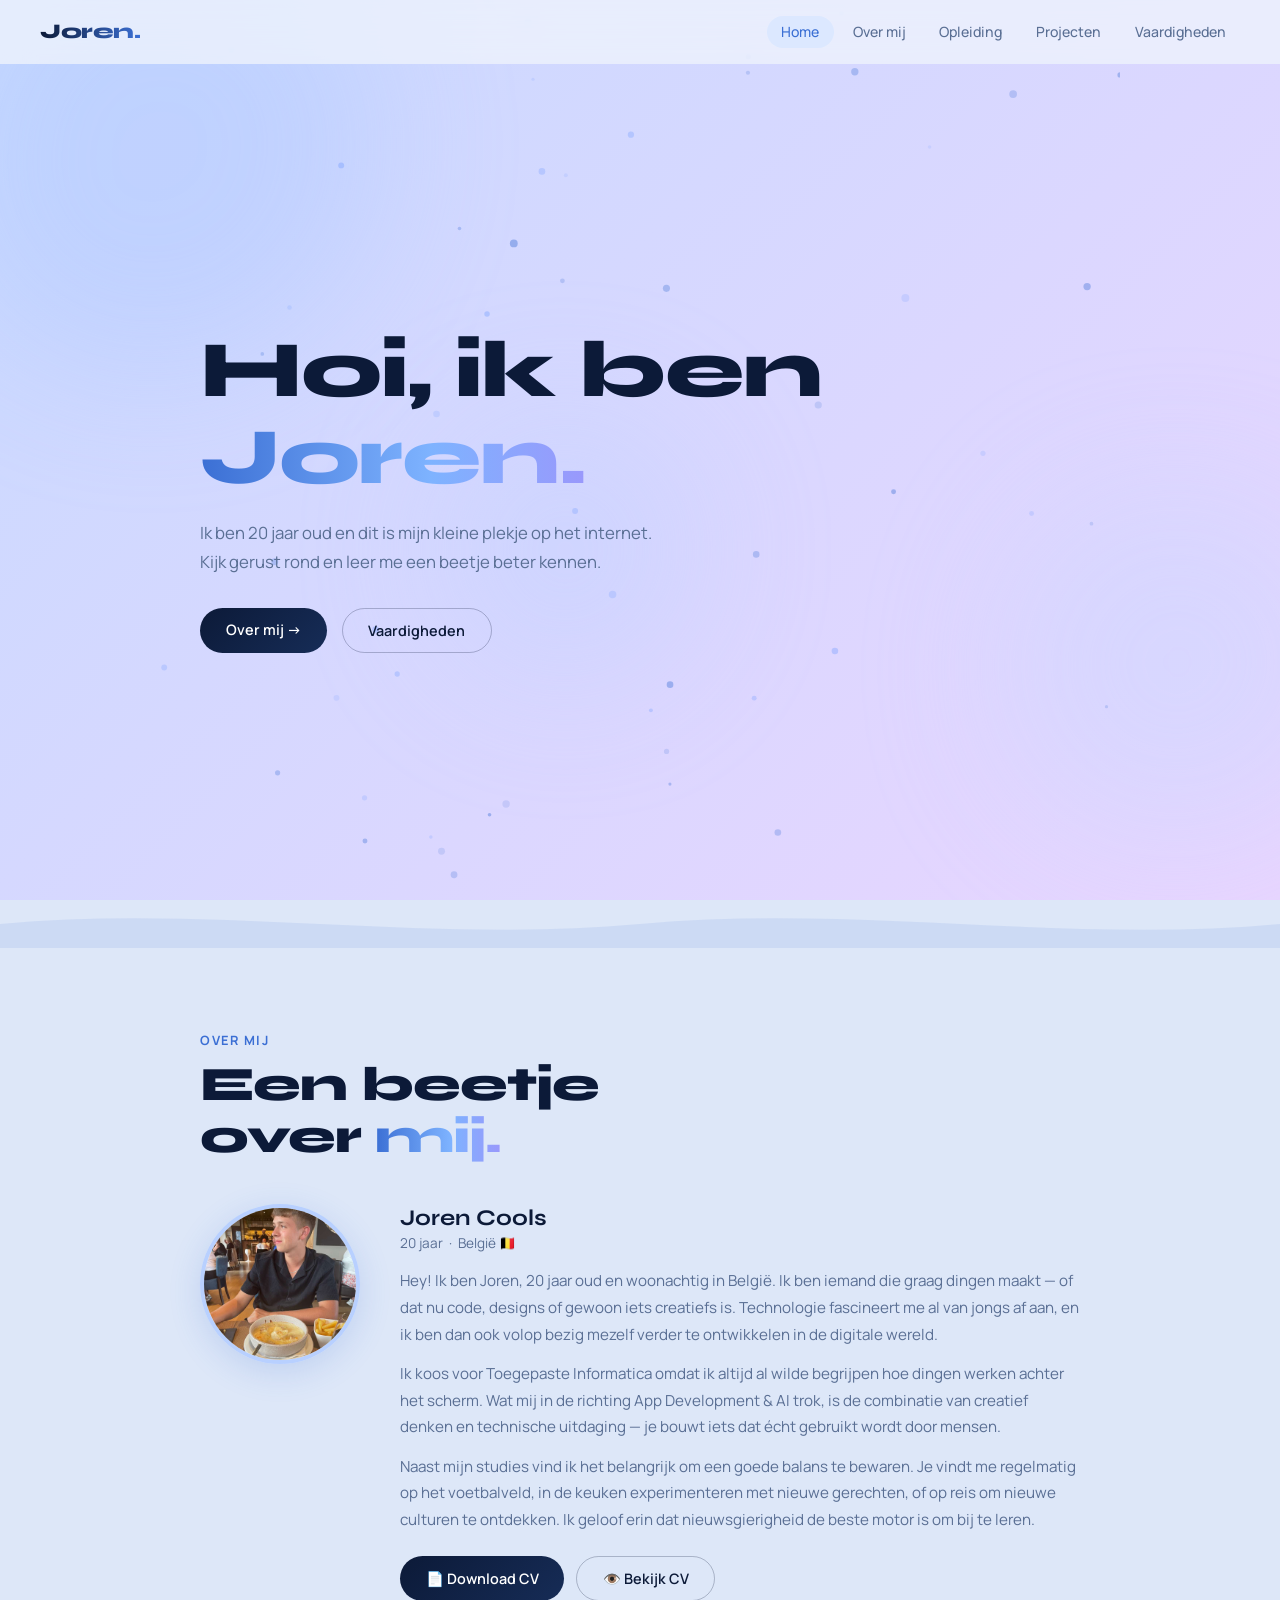
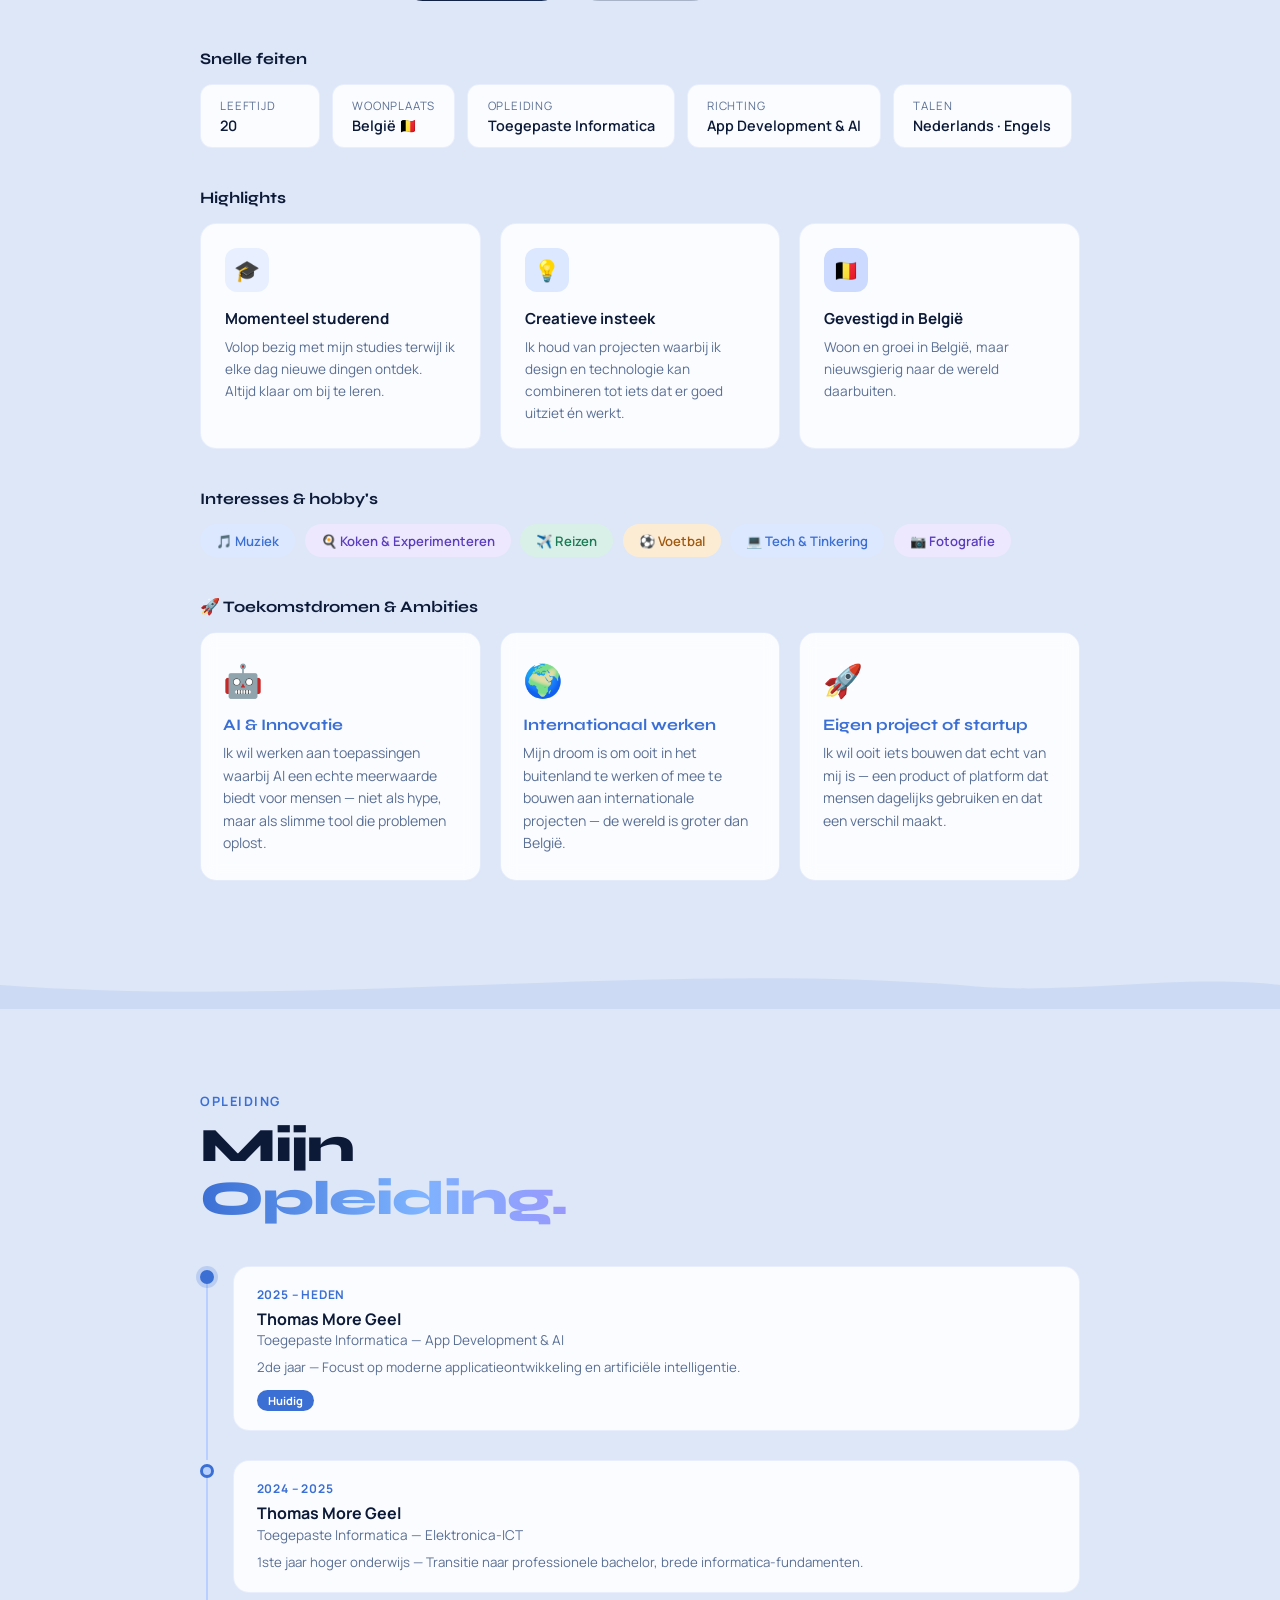
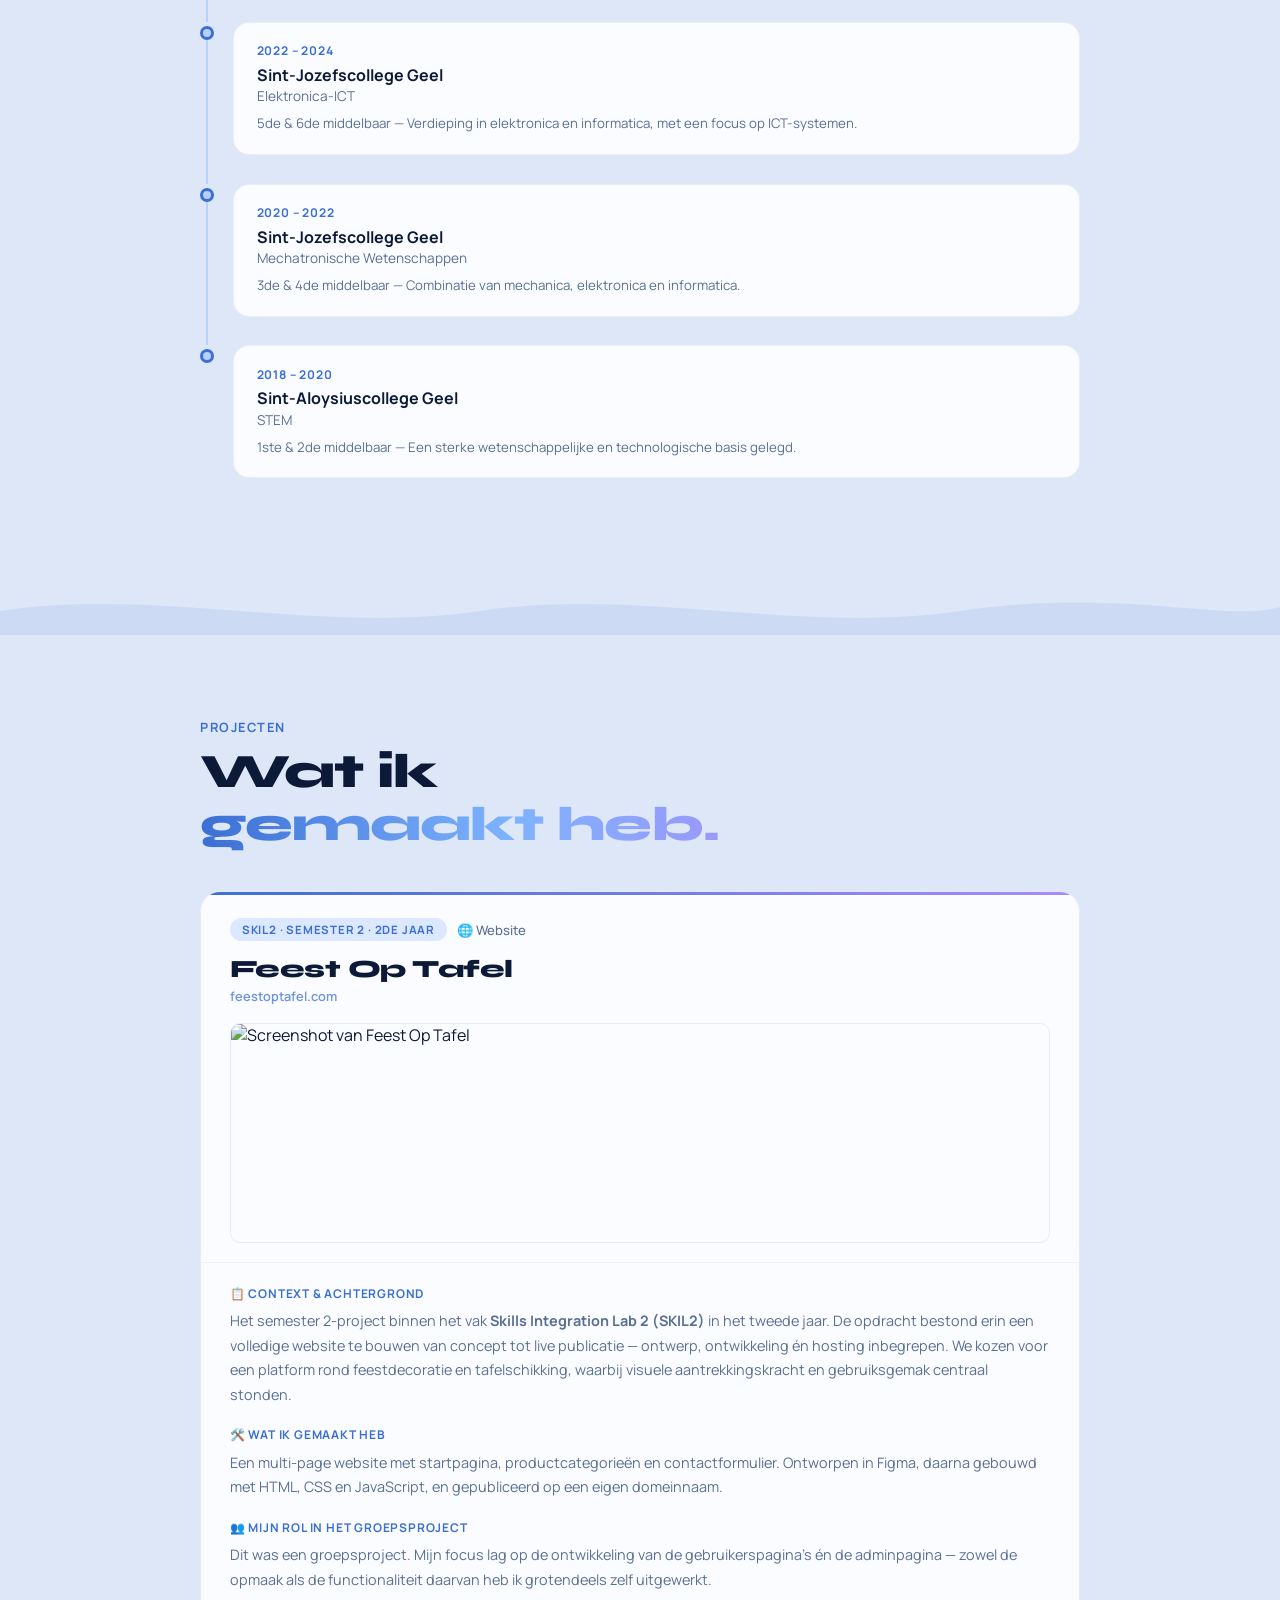
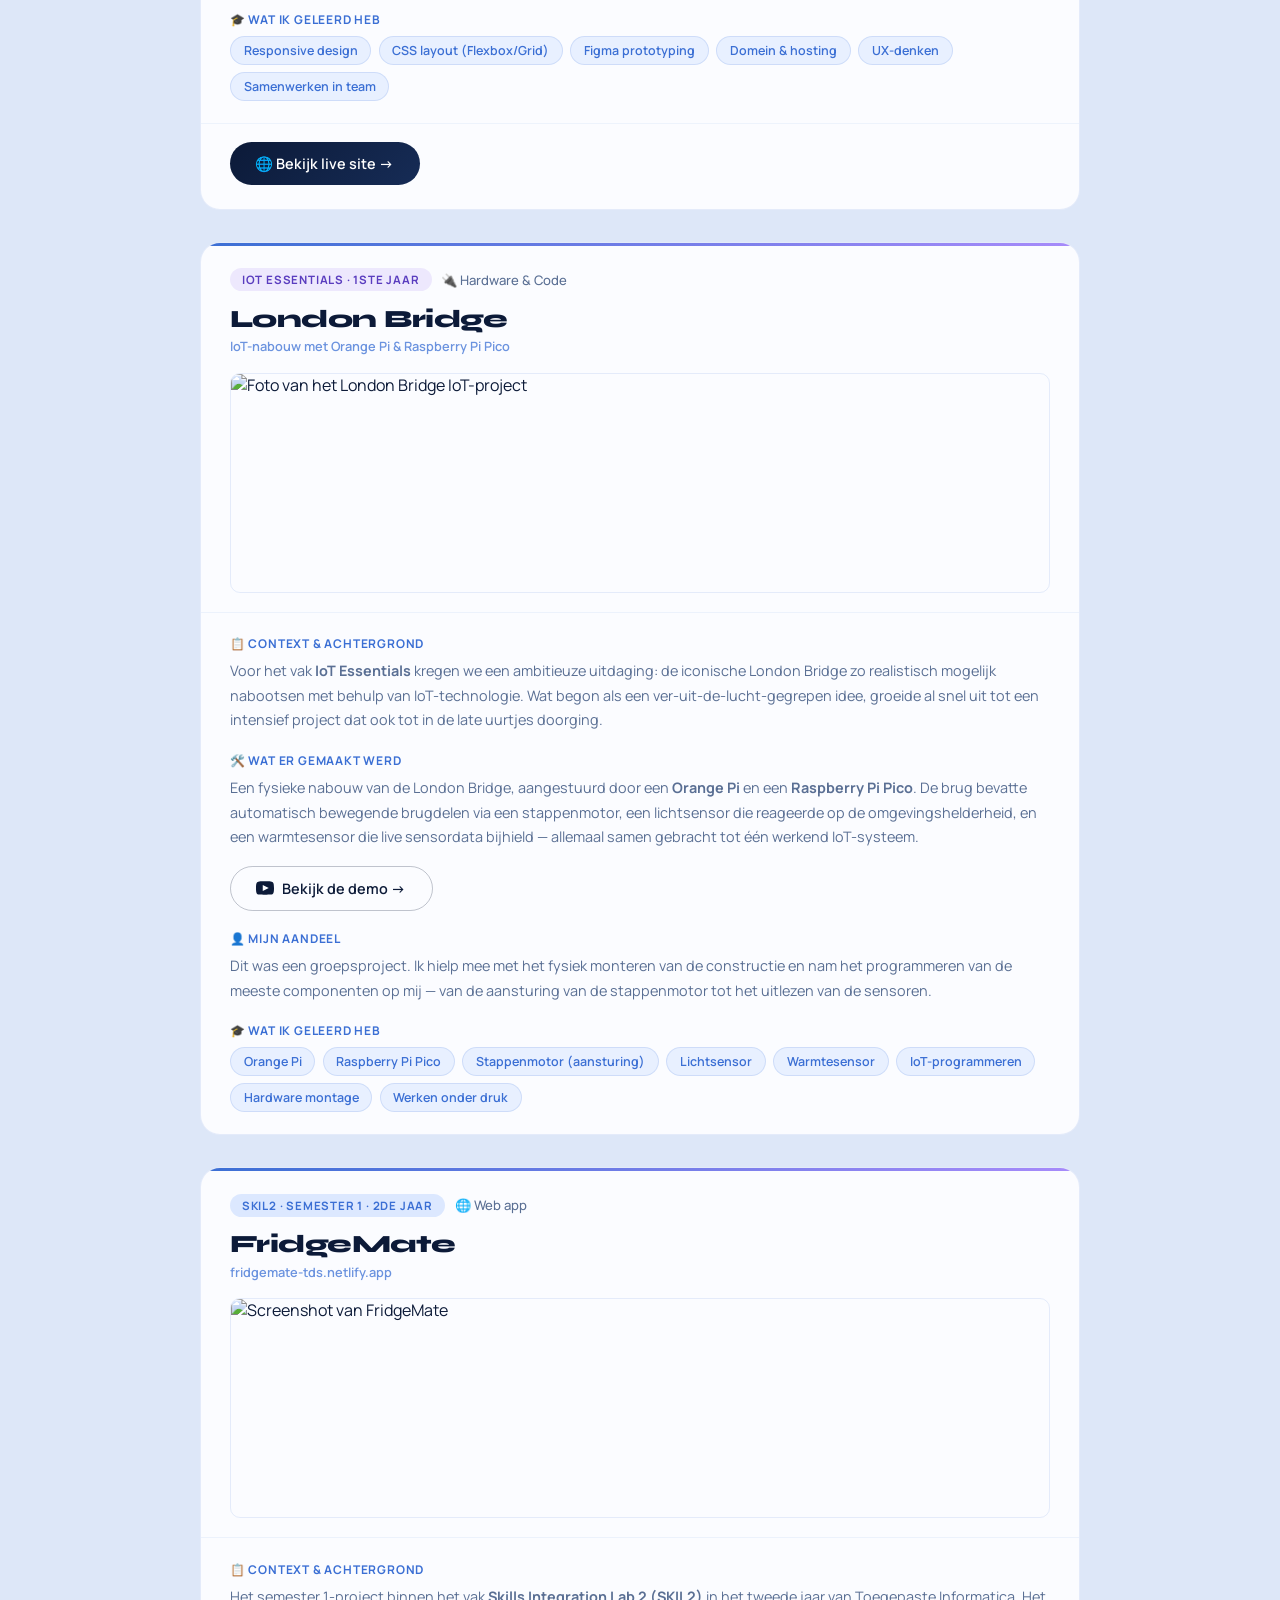
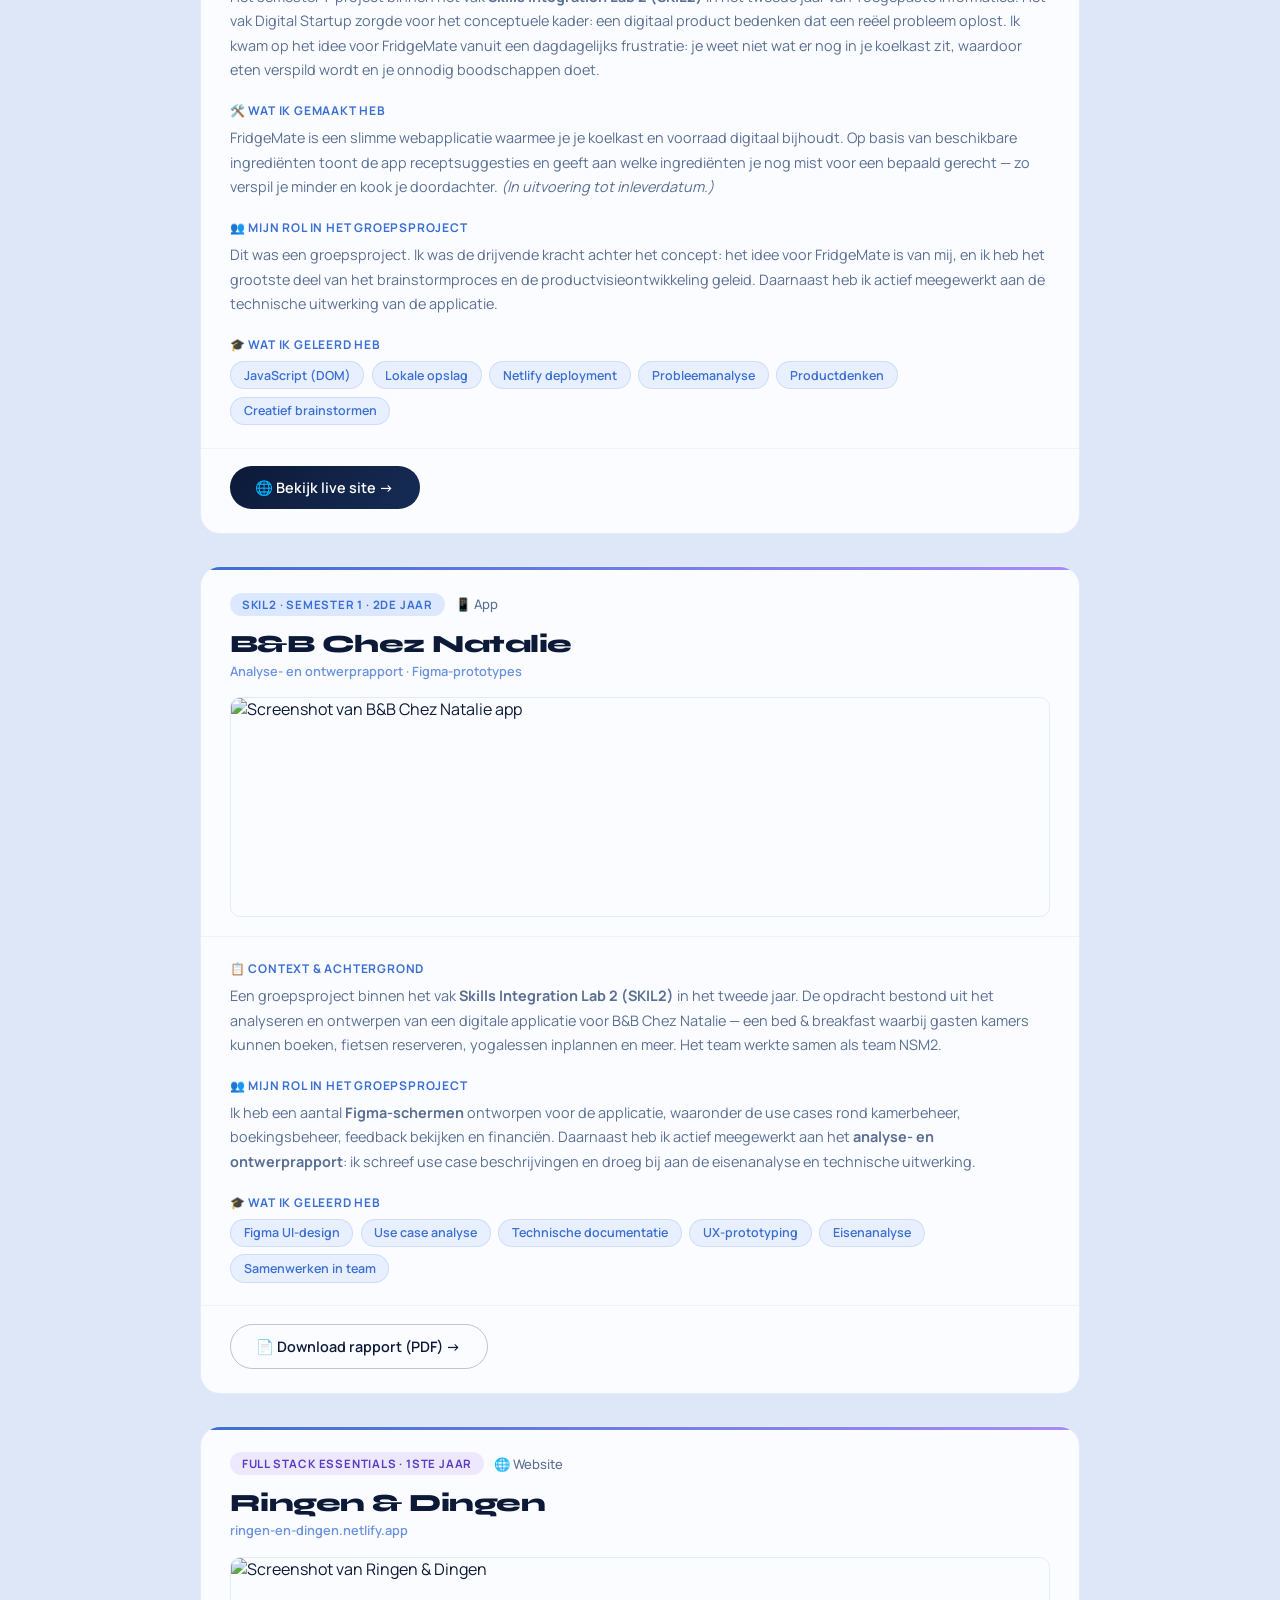
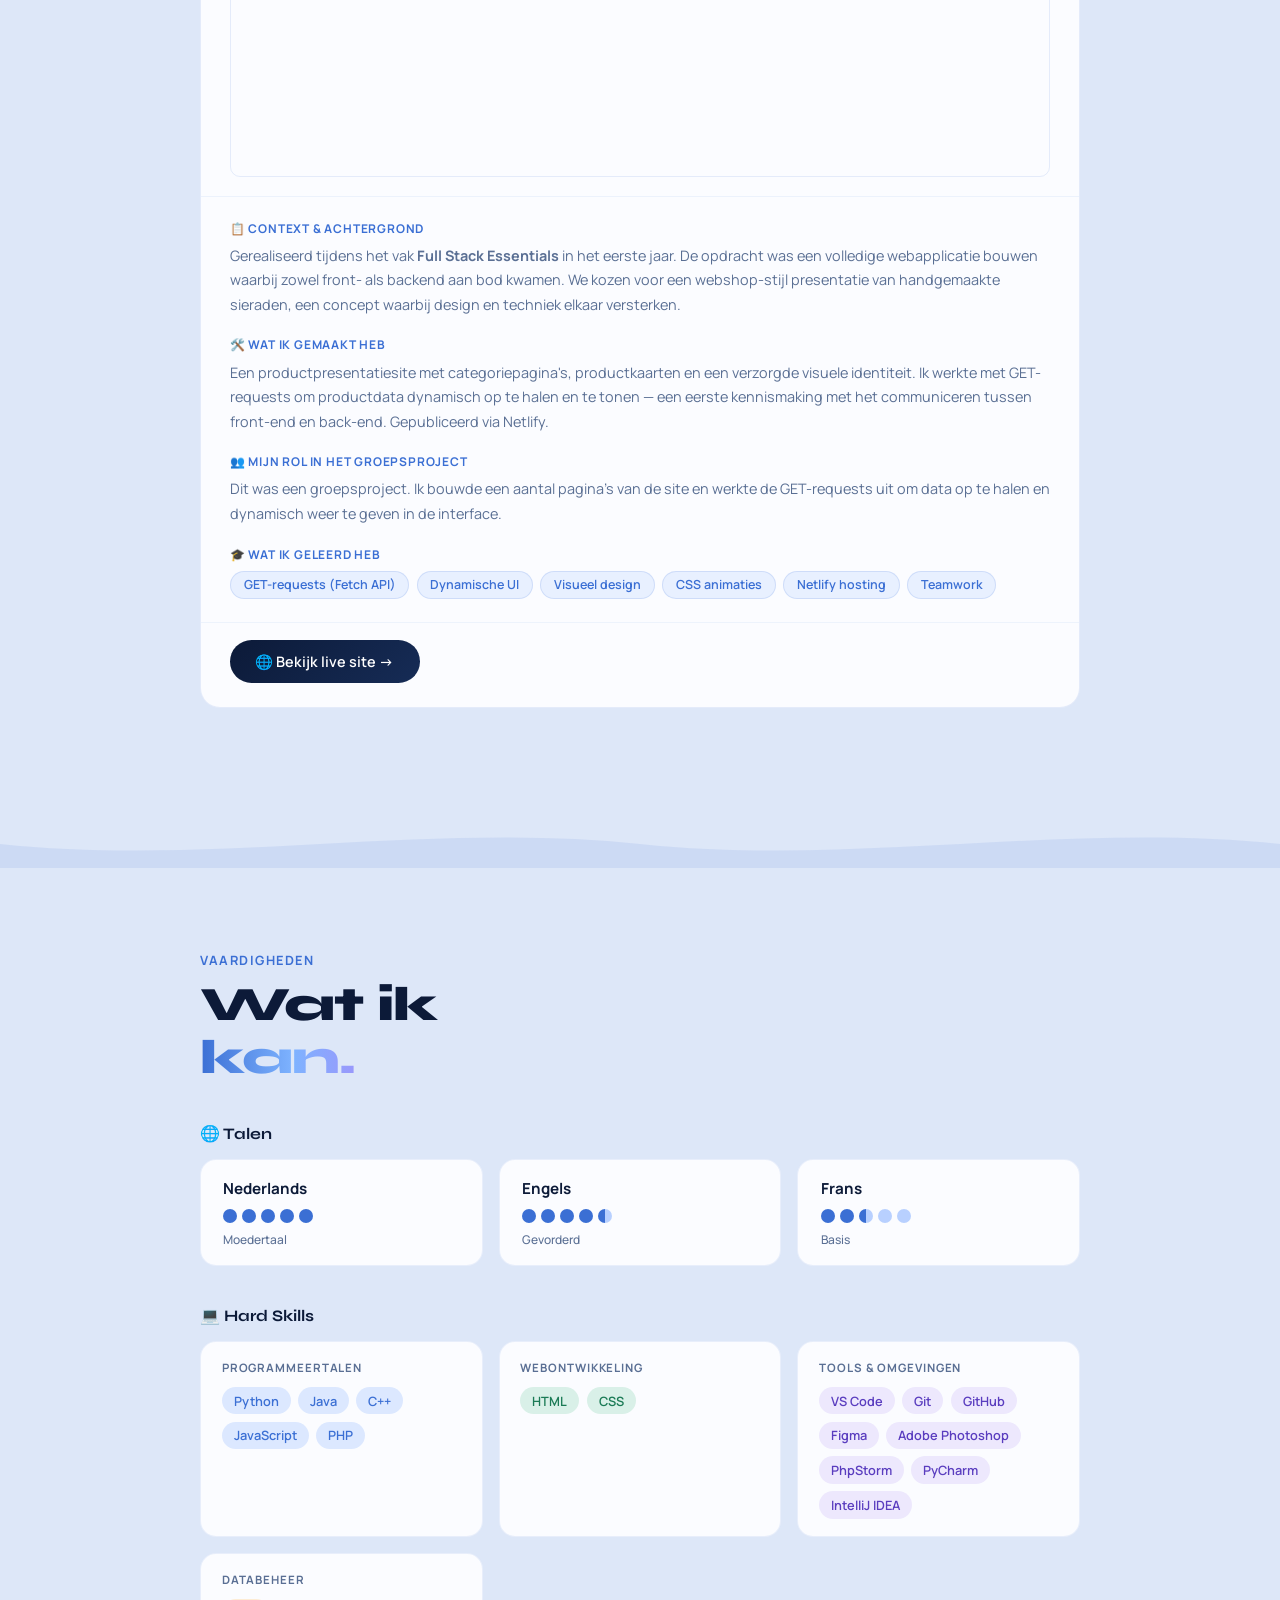
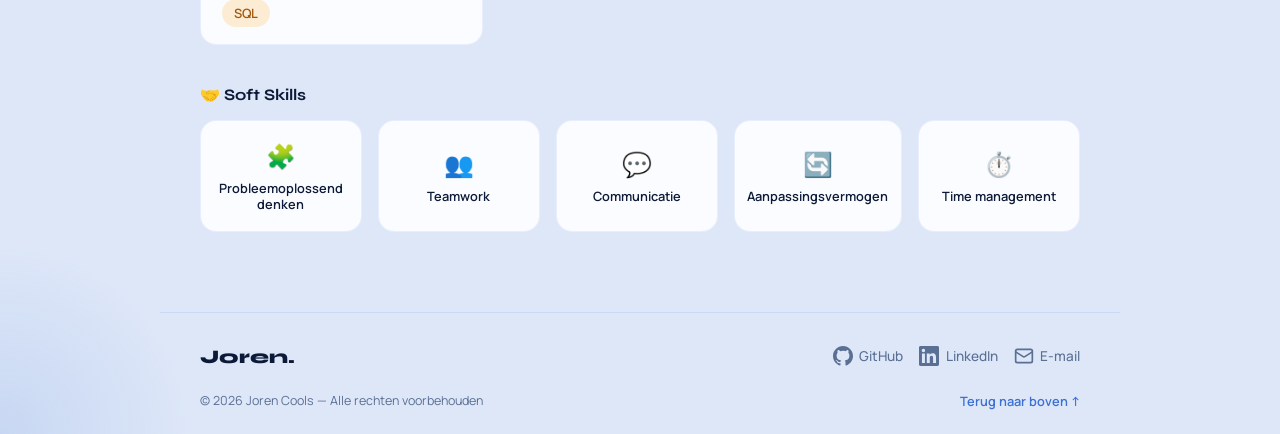
==== commit ce79181f: "Update portfolio final" ====
--- a/index.html
+++ b/index.html
@@ -4,7 +4,7 @@
   <meta charset="UTF-8" />
   <meta name="viewport" content="width=device-width, initial-scale=1.0"/>
   <title>Joren Cools</title>
-  <link rel="icon" type="image/x-icon" href="favicon.ico"/>
+  <link rel="icon" type="image/x-icon" href="../../../Downloads/favicon.ico"/>
   <link rel="icon" type="image/png" sizes="64x64" href="favicon.png"/>
   <link rel="apple-touch-icon" href="favicon.png"/>
   <link href="https://fonts.googleapis.com/css2?family=Syne:wght@600;700;800&family=Manrope:wght@400;500;600&display=swap" rel="stylesheet"/>
@@ -49,6 +49,7 @@
       <li><a href="#home" class="nav-active">Home</a></li>
       <li><a href="#about">Over mij</a></li>
       <li><a href="#opleiding">Opleiding</a></li>
+      <li><a href="#projecten">Projecten</a></li>
       <li><a href="#skills">Vaardigheden</a></li>
     </ul>
   </nav>
@@ -95,9 +96,15 @@
           Hey! Ik ben Joren, 20 jaar oud en woonachtig in België. Ik ben iemand die graag dingen maakt — of dat nu code, designs of gewoon iets creatiefs is. Technologie fascineert me al van jongs af aan, en ik ben dan ook volop bezig mezelf verder te ontwikkelen in de digitale wereld.
         </p>
         <p class="bio-text">
-          Naast mijn studies vind ik het belangrijk om een goede balans te bewaren. Je vindt me dan ook regelmatig op het voetbalveld of gewoon thuis achter mijn scherm met een goed spel of muziek op de achtergrond. Ik geloof erin dat nieuwsgierigheid de beste motor is om bij te leren.
+          Ik koos voor Toegepaste Informatica omdat ik altijd al wilde begrijpen hoe dingen werken achter het scherm. Wat mij in de richting App Development & AI trok, is de combinatie van creatief denken en technische uitdaging — je bouwt iets dat écht gebruikt wordt door mensen.
         </p>
-        <a href="CV_JorenCools.pdf" download class="btn btn-primary cv-btn">📄 Download mijn CV</a>
+        <p class="bio-text">
+          Naast mijn studies vind ik het belangrijk om een goede balans te bewaren. Je vindt me regelmatig op het voetbalveld, in de keuken experimenteren met nieuwe gerechten, of op reis om nieuwe culturen te ontdekken. Ik geloof erin dat nieuwsgierigheid de beste motor is om bij te leren.
+        </p>
+        <div class="cv-btn-group">
+          <a href="CV_JorenCools.pdf" download="CV_JorenCools.pdf" class="btn btn-primary cv-btn">📄 Download CV</a>
+          <a href="CV_JorenCools.pdf" target="_blank" rel="noopener" class="btn btn-outline cv-btn">👁️ Bekijk CV</a>
+        </div>
       </div>
     </div>
 
@@ -132,11 +139,30 @@
     <p class="sub-title scroll-reveal">Interesses & hobby's</p>
     <div class="pills scroll-reveal">
       <span class="pill c1">🎵 Muziek</span>
-      <span class="pill c4">🎮 Gaming</span>
+      <span class="pill c4">🍳 Koken & Experimenteren</span>
       <span class="pill c2">✈️ Reizen</span>
-      <span class="pill c3">🍳 Koken</span>
-      <span class="pill c1">💻 Tech</span>
-      <span class="pill c4">⚽ Voetbal</span>
+      <span class="pill c3">⚽ Voetbal</span>
+      <span class="pill c1">💻 Tech & Tinkering</span>
+      <span class="pill c4">📷 Fotografie</span>
+    </div>
+
+    <p class="sub-title scroll-reveal">🚀 Toekomstdromen & Ambities</p>
+    <div class="ambitions-grid scroll-reveal">
+      <div class="ambition-card">
+        <div class="ambition-icon">🤖</div>
+        <div class="ambition-title">AI & Innovatie</div>
+        <p class="ambition-text">Ik wil werken aan toepassingen waarbij AI een echte meerwaarde biedt voor mensen — niet als hype, maar als slimme tool die problemen oplost.</p>
+      </div>
+      <div class="ambition-card">
+        <div class="ambition-icon">🌍</div>
+        <div class="ambition-title">Internationaal werken</div>
+        <p class="ambition-text">Mijn droom is om ooit in het buitenland te werken of mee te bouwen aan internationale projecten — de wereld is groter dan België.</p>
+      </div>
+      <div class="ambition-card">
+        <div class="ambition-icon">🚀</div>
+        <div class="ambition-title">Eigen project of startup</div>
+        <p class="ambition-text">Ik wil ooit iets bouwen dat echt van mij is — een product of platform dat mensen dagelijks gebruiken en dat een verschil maakt.</p>
+      </div>
     </div>
   </section>
 
@@ -154,42 +180,6 @@
     <span class="about-label scroll-reveal">Opleiding</span>
     <h2 class="scroll-reveal">Mijn<br><span class="accent">Opleiding.</span></h2>
     <div class="timeline">
-      <div class="tl-item scroll-reveal">
-        <div class="tl-dot"></div><div class="tl-line"></div>
-        <div class="tl-card">
-          <div class="tl-year">2018 – 2020</div>
-          <div class="tl-school">Sint-Aloysiuscollege Geel</div>
-          <div class="tl-degree">STEM</div>
-          <p class="tl-desc">1ste & 2de middelbaar — Een sterke wetenschappelijke en technologische basis gelegd.</p>
-        </div>
-      </div>
-      <div class="tl-item scroll-reveal">
-        <div class="tl-dot"></div><div class="tl-line"></div>
-        <div class="tl-card">
-          <div class="tl-year">2020 – 2022</div>
-          <div class="tl-school">Sint-Jozefscollege Geel</div>
-          <div class="tl-degree">Mechatronische Wetenschappen</div>
-          <p class="tl-desc">3de & 4de middelbaar — Combinatie van mechanica, elektronica en informatica.</p>
-        </div>
-      </div>
-      <div class="tl-item scroll-reveal">
-        <div class="tl-dot"></div><div class="tl-line"></div>
-        <div class="tl-card">
-          <div class="tl-year">2022 – 2024</div>
-          <div class="tl-school">Sint-Jozefscollege Geel</div>
-          <div class="tl-degree">Elektronica-ICT</div>
-          <p class="tl-desc">5de & 6de middelbaar — Verdieping in elektronica en informatica, met een focus op ICT-systemen.</p>
-        </div>
-      </div>
-      <div class="tl-item scroll-reveal">
-        <div class="tl-dot"></div><div class="tl-line"></div>
-        <div class="tl-card">
-          <div class="tl-year">2024 – 2025</div>
-          <div class="tl-school">Thomas More Geel</div>
-          <div class="tl-degree">Toegepaste Informatica — Elektronica-ICT</div>
-          <p class="tl-desc">1ste jaar hoger onderwijs — Transitie naar professionele bachelor, brede informatica-fundamenten.</p>
-        </div>
-      </div>
       <div class="tl-item tl-item--active scroll-reveal">
         <div class="tl-dot tl-dot--active"></div><div class="tl-line"></div>
         <div class="tl-card">
@@ -200,6 +190,42 @@
           <span class="tl-badge">Huidig</span>
         </div>
       </div>
+      <div class="tl-item scroll-reveal">
+        <div class="tl-dot"></div><div class="tl-line"></div>
+        <div class="tl-card">
+          <div class="tl-year">2024 – 2025</div>
+          <div class="tl-school">Thomas More Geel</div>
+          <div class="tl-degree">Toegepaste Informatica — Elektronica-ICT</div>
+          <p class="tl-desc">1ste jaar hoger onderwijs — Transitie naar professionele bachelor, brede informatica-fundamenten.</p>
+        </div>
+      </div>
+      <div class="tl-item scroll-reveal">
+        <div class="tl-dot"></div><div class="tl-line"></div>
+        <div class="tl-card">
+          <div class="tl-year">2022 – 2024</div>
+          <div class="tl-school">Sint-Jozefscollege Geel</div>
+          <div class="tl-degree">Elektronica-ICT</div>
+          <p class="tl-desc">5de & 6de middelbaar — Verdieping in elektronica en informatica, met een focus op ICT-systemen.</p>
+        </div>
+      </div>
+      <div class="tl-item scroll-reveal">
+        <div class="tl-dot"></div><div class="tl-line"></div>
+        <div class="tl-card">
+          <div class="tl-year">2020 – 2022</div>
+          <div class="tl-school">Sint-Jozefscollege Geel</div>
+          <div class="tl-degree">Mechatronische Wetenschappen</div>
+          <p class="tl-desc">3de & 4de middelbaar — Combinatie van mechanica, elektronica en informatica.</p>
+        </div>
+      </div>
+      <div class="tl-item scroll-reveal">
+        <div class="tl-dot"></div><div class="tl-line"></div>
+        <div class="tl-card">
+          <div class="tl-year">2018 – 2020</div>
+          <div class="tl-school">Sint-Aloysiuscollege Geel</div>
+          <div class="tl-degree">STEM</div>
+          <p class="tl-desc">1ste & 2de middelbaar — Een sterke wetenschappelijke en technologische basis gelegd.</p>
+        </div>
+      </div>
     </div>
   </section>
 
@@ -208,6 +234,237 @@
       <path fill="rgba(59,111,212,0.10)">
         <animate attributeName="d" dur="7s" repeatCount="indefinite"
           values="M0,12 C180,36 360,0 540,24 C720,48 900,0 1080,24 C1260,48 1380,12 1440,20 L1440,48 L0,48 Z;M0,24 C180,0 360,48 540,24 C720,0 900,48 1080,24 C1260,0 1380,36 1440,20 L1440,48 L0,48 Z;M0,12 C180,36 360,0 540,24 C720,48 900,0 1080,24 C1260,48 1380,12 1440,20 L1440,48 L0,48 Z"
+          calcMode="spline" keySplines="0.4 0 0.2 1;0.4 0 0.2 1"/>
+      </path>
+    </svg>
+  </div>
+
+  <section id="projecten">
+    <span class="about-label scroll-reveal">Projecten</span>
+    <h2 class="scroll-reveal">Wat ik<br><span class="accent">gemaakt heb.</span></h2>
+
+    <!-- PROJECT 1: feestoptafel.com — SKIL2 Semester 2 -->
+    <div class="project-card scroll-reveal">
+      <div class="project-header">
+        <div class="project-meta-top">
+          <span class="project-badge badge-skil">SKIL2 · Semester 2 · 2de jaar</span>
+          <span class="project-type">🌐 Website</span>
+        </div>
+        <h3 class="project-title">Feest Op Tafel</h3>
+        <p class="project-url">feestoptafel.com</p>
+        <div class="project-image-wrap">
+          <img class="project-image" src="feestoptafel.jpg" alt="Screenshot van Feest Op Tafel" loading="lazy" />
+        </div>
+      </div>
+      <div class="project-body">
+        <div class="project-section">
+          <div class="project-section-label">📋 Context & achtergrond</div>
+          <p>Het semester 2-project binnen het vak <strong>Skills Integration Lab 2 (SKIL2)</strong> in het tweede jaar. De opdracht bestond erin een volledige website te bouwen van concept tot live publicatie — ontwerp, ontwikkeling én hosting inbegrepen. We kozen voor een platform rond feestdecoratie en tafelschikking, waarbij visuele aantrekkingskracht en gebruiksgemak centraal stonden.</p>
+        </div>
+        <div class="project-section">
+          <div class="project-section-label">🛠️ Wat ik gemaakt heb</div>
+          <p>Een multi-page website met startpagina, productcategorieën en contactformulier. Ontworpen in Figma, daarna gebouwd met HTML, CSS en JavaScript, en gepubliceerd op een eigen domeinnaam.</p>
+        </div>
+        <div class="project-section">
+          <div class="project-section-label">👥 Mijn rol in het groepsproject</div>
+          <p>Dit was een groepsproject. Mijn focus lag op de ontwikkeling van de gebruikerspagina's én de adminpagina — zowel de opmaak als de functionaliteit daarvan heb ik grotendeels zelf uitgewerkt.</p>
+        </div>
+        <div class="project-section">
+          <div class="project-section-label">🎓 Wat ik geleerd heb</div>
+          <div class="project-learnings">
+            <span class="learning-tag">Responsive design</span>
+            <span class="learning-tag">CSS layout (Flexbox/Grid)</span>
+            <span class="learning-tag">Figma prototyping</span>
+            <span class="learning-tag">Domein & hosting</span>
+            <span class="learning-tag">UX-denken</span>
+            <span class="learning-tag">Samenwerken in team</span>
+          </div>
+        </div>
+      </div>
+      <div class="project-footer">
+        <a href="http://feestoptafel.com" target="_blank" rel="noopener" class="btn btn-primary">🌐 Bekijk live site →</a>
+      </div>
+    </div>
+
+    <!-- PROJECT 2: London Bridge — IoT Essentials -->
+    <div class="project-card scroll-reveal" style="--d:80ms">
+      <div class="project-header">
+        <div class="project-meta-top">
+          <span class="project-badge badge-extra">IoT Essentials · 1ste jaar</span>
+          <span class="project-type">🔌 Hardware & Code</span>
+        </div>
+        <h3 class="project-title">London Bridge</h3>
+        <p class="project-url">IoT-nabouw met Orange Pi &amp; Raspberry Pi Pico</p>
+        <div class="project-image-wrap">
+          <img class="project-image" src="LondonBridge.jpg" alt="Foto van het London Bridge IoT-project" loading="lazy" />
+        </div>
+      </div>
+      <div class="project-body">
+        <div class="project-section">
+          <div class="project-section-label">📋 Context & achtergrond</div>
+          <p>Voor het vak <strong>IoT Essentials</strong> kregen we een ambitieuze uitdaging: de iconische London Bridge zo realistisch mogelijk nabootsen met behulp van IoT-technologie. Wat begon als een ver-uit-de-lucht-gegrepen idee, groeide al snel uit tot een intensief project dat ook tot in de late uurtjes doorging.</p>
+        </div>
+        <div class="project-section">
+          <div class="project-section-label">🛠️ Wat er gemaakt werd</div>
+          <p>Een fysieke nabouw van de London Bridge, aangestuurd door een <strong>Orange Pi</strong> en een <strong>Raspberry Pi Pico</strong>. De brug bevatte automatisch bewegende brugdelen via een stappenmotor, een lichtsensor die reageerde op de omgevingshelderheid, en een warmtesensor die live sensordata bijhield — allemaal samen gebracht tot één werkend IoT-systeem.</p>
+          <div style="margin-top: 1rem;">
+            <a href="https://www.youtube.com/watch?v=djqfsteeHsg" target="_blank" rel="noopener" class="btn btn-outline" style="display:inline-flex;align-items:center;gap:0.5rem;">
+              <svg width="18" height="18" viewBox="0 0 24 24" fill="currentColor"><path d="M19.615 3.184c-3.604-.246-11.631-.245-15.23 0-3.897.266-4.356 2.62-4.385 8.816.029 6.185.484 8.549 4.385 8.816 3.6.245 11.626.246 15.23 0 3.897-.266 4.356-2.62 4.385-8.816-.029-6.185-.484-8.549-4.385-8.816zm-10.615 12.816v-8l8 3.993-8 4.007z"/></svg>
+              Bekijk de demo →
+            </a>
+          </div>
+        </div>
+        <div class="project-section">
+          <div class="project-section-label">👤 Mijn aandeel</div>
+          <p>Dit was een groepsproject. Ik hielp mee met het fysiek monteren van de constructie en nam het programmeren van de meeste componenten op mij — van de aansturing van de stappenmotor tot het uitlezen van de sensoren.</p>
+        </div>
+        <div class="project-section">
+          <div class="project-section-label">🎓 Wat ik geleerd heb</div>
+          <div class="project-learnings">
+            <span class="learning-tag">Orange Pi</span>
+            <span class="learning-tag">Raspberry Pi Pico</span>
+            <span class="learning-tag">Stappenmotor (aansturing)</span>
+            <span class="learning-tag">Lichtsensor</span>
+            <span class="learning-tag">Warmtesensor</span>
+            <span class="learning-tag">IoT-programmeren</span>
+            <span class="learning-tag">Hardware montage</span>
+            <span class="learning-tag">Werken onder druk</span>
+          </div>
+        </div>
+      </div>
+    </div>
+
+    <!-- PROJECT 3: FridgeMate — SKIL2 Semester 1 -->
+    <div class="project-card scroll-reveal" style="--d:160ms">
+      <div class="project-header">
+        <div class="project-meta-top">
+          <span class="project-badge badge-skil">SKIL2 · Semester 1 · 2de jaar</span>
+          <span class="project-type">🌐 Web app</span>
+        </div>
+        <h3 class="project-title">FridgeMate</h3>
+        <p class="project-url">fridgemate-tds.netlify.app</p>
+        <div class="project-image-wrap">
+          <img class="project-image" src="FridgeMate.jpg" alt="Screenshot van FridgeMate" loading="lazy" />
+        </div>
+      </div>
+      <div class="project-body">
+        <div class="project-section">
+          <div class="project-section-label">📋 Context & achtergrond</div>
+          <p>Het semester 1-project binnen het vak <strong>Skills Integration Lab 2 (SKIL2)</strong> in het tweede jaar van Toegepaste Informatica. Het vak Digital Startup zorgde voor het conceptuele kader: een digitaal product bedenken dat een reëel probleem oplost. Ik kwam op het idee voor FridgeMate vanuit een dagdagelijks frustratie: je weet niet wat er nog in je koelkast zit, waardoor eten verspild wordt en je onnodig boodschappen doet.</p>
+        </div>
+        <div class="project-section">
+          <div class="project-section-label">🛠️ Wat ik gemaakt heb</div>
+          <p>FridgeMate is een slimme webapplicatie waarmee je je koelkast en voorraad digitaal bijhoudt. Op basis van beschikbare ingrediënten toont de app receptsuggesties en geeft aan welke ingrediënten je nog mist voor een bepaald gerecht — zo verspil je minder en kook je doordachter. <em>(In uitvoering tot inleverdatum.)</em></p>
+        </div>
+        <div class="project-section">
+          <div class="project-section-label">👥 Mijn rol in het groepsproject</div>
+          <p>Dit was een groepsproject. Ik was de drijvende kracht achter het concept: het idee voor FridgeMate is van mij, en ik heb het grootste deel van het brainstormproces en de productvisieontwikkeling geleid. Daarnaast heb ik actief meegewerkt aan de technische uitwerking van de applicatie.</p>
+        </div>
+        <div class="project-section">
+          <div class="project-section-label">🎓 Wat ik geleerd heb</div>
+          <div class="project-learnings">
+            <span class="learning-tag">JavaScript (DOM)</span>
+            <span class="learning-tag">Lokale opslag</span>
+            <span class="learning-tag">Netlify deployment</span>
+            <span class="learning-tag">Probleemanalyse</span>
+            <span class="learning-tag">Productdenken</span>
+            <span class="learning-tag">Creatief brainstormen</span>
+          </div>
+        </div>
+      </div>
+      <div class="project-footer">
+        <a href="https://fridgemate-tds.netlify.app/" target="_blank" rel="noopener" class="btn btn-primary">🌐 Bekijk live site →</a>
+      </div>
+    </div>
+
+    <!-- PROJECT 4: Chez Natalie — B&B App SKIL2 -->
+    <div class="project-card scroll-reveal" style="--d:200ms">
+      <div class="project-header">
+        <div class="project-meta-top">
+          <span class="project-badge badge-skil">SKIL2 · Semester 1 · 2de jaar</span>
+          <span class="project-type">📱 App</span>
+        </div>
+        <h3 class="project-title">B&amp;B Chez Natalie</h3>
+        <p class="project-url">Analyse- en ontwerprapport · Figma-prototypes</p>
+        <div class="project-image-wrap">
+          <img class="project-image" src="ChezNatalie.jpg" alt="Screenshot van B&B Chez Natalie app" loading="lazy" />
+        </div>
+      </div>
+      <div class="project-body">
+        <div class="project-section">
+          <div class="project-section-label">📋 Context &amp; achtergrond</div>
+          <p>Een groepsproject binnen het vak <strong>Skills Integration Lab 2 (SKIL2)</strong> in het tweede jaar. De opdracht bestond uit het analyseren en ontwerpen van een digitale applicatie voor B&amp;B Chez Natalie — een bed &amp; breakfast waarbij gasten kamers kunnen boeken, fietsen reserveren, yogalessen inplannen en meer. Het team werkte samen als team NSM2.</p>
+        </div>
+        <div class="project-section">
+          <div class="project-section-label">👥 Mijn rol in het groepsproject</div>
+          <p>Ik heb een aantal <strong>Figma-schermen</strong> ontworpen voor de applicatie, waaronder de use cases rond kamerbeheer, boekingsbeheer, feedback bekijken en financiën. Daarnaast heb ik actief meegewerkt aan het <strong>analyse- en ontwerprapport</strong>: ik schreef use case beschrijvingen en droeg bij aan de eisenanalyse en technische uitwerking.</p>
+        </div>
+        <div class="project-section">
+          <div class="project-section-label">🎓 Wat ik geleerd heb</div>
+          <div class="project-learnings">
+            <span class="learning-tag">Figma UI-design</span>
+            <span class="learning-tag">Use case analyse</span>
+            <span class="learning-tag">Technische documentatie</span>
+            <span class="learning-tag">UX-prototyping</span>
+            <span class="learning-tag">Eisenanalyse</span>
+            <span class="learning-tag">Samenwerken in team</span>
+          </div>
+        </div>
+      </div>
+      <div class="project-footer">
+        <a href="Analyse-en-ontwerprapport_ChezNatalie.pdf" download class="btn btn-outline">📄 Download rapport (PDF) →</a>
+      </div>
+    </div>
+
+    <!-- PROJECT 5: Ringen en Dingen — Full Stack Essentials 1ste jaar -->
+    <div class="project-card scroll-reveal" style="--d:240ms">
+      <div class="project-header">
+        <div class="project-meta-top">
+          <span class="project-badge badge-extra">Full Stack Essentials · 1ste jaar</span>
+          <span class="project-type">🌐 Website</span>
+        </div>
+        <h3 class="project-title">Ringen &amp; Dingen</h3>
+        <p class="project-url">ringen-en-dingen.netlify.app</p>
+        <div class="project-image-wrap">
+          <img class="project-image" src="Ringen&Dingen.jpg" alt="Screenshot van Ringen & Dingen" loading="lazy" />
+        </div>
+      </div>
+      <div class="project-body">
+        <div class="project-section">
+          <div class="project-section-label">📋 Context & achtergrond</div>
+          <p>Gerealiseerd tijdens het vak <strong>Full Stack Essentials</strong> in het eerste jaar. De opdracht was een volledige webapplicatie bouwen waarbij zowel front- als backend aan bod kwamen. We kozen voor een webshop-stijl presentatie van handgemaakte sieraden, een concept waarbij design en techniek elkaar versterken.</p>
+        </div>
+        <div class="project-section">
+          <div class="project-section-label">🛠️ Wat ik gemaakt heb</div>
+          <p>Een productpresentatiesite met categoriepagina's, productkaarten en een verzorgde visuele identiteit. Ik werkte met GET-requests om productdata dynamisch op te halen en te tonen — een eerste kennismaking met het communiceren tussen front-end en back-end. Gepubliceerd via Netlify.</p>
+        </div>
+        <div class="project-section">
+          <div class="project-section-label">👥 Mijn rol in het groepsproject</div>
+          <p>Dit was een groepsproject. Ik bouwde een aantal pagina's van de site en werkte de GET-requests uit om data op te halen en dynamisch weer te geven in de interface.</p>
+        </div>
+        <div class="project-section">
+          <div class="project-section-label">🎓 Wat ik geleerd heb</div>
+          <div class="project-learnings">
+            <span class="learning-tag">GET-requests (Fetch API)</span>
+            <span class="learning-tag">Dynamische UI</span>
+            <span class="learning-tag">Visueel design</span>
+            <span class="learning-tag">CSS animaties</span>
+            <span class="learning-tag">Netlify hosting</span>
+            <span class="learning-tag">Teamwork</span>
+          </div>
+        </div>
+      </div>
+      <div class="project-footer">
+        <a href="https://ringen-en-dingen.netlify.app/" target="_blank" rel="noopener" class="btn btn-primary">🌐 Bekijk live site →</a>
+      </div>
+    </div>
+  </section>
+
+  <div class="wave-divider wave-divider--4" aria-hidden="true">
+    <svg viewBox="0 0 1440 48" preserveAspectRatio="none" xmlns="http://www.w3.org/2000/svg">
+      <path fill="rgba(59,111,212,0.10)">
+        <animate attributeName="d" dur="9s" repeatCount="indefinite"
+          values="M0,24 C240,0 480,48 720,24 C960,0 1200,48 1440,24 L1440,48 L0,48 Z;M0,24 C240,48 480,0 720,24 C960,48 1200,0 1440,24 L1440,48 L0,48 Z;M0,24 C240,0 480,48 720,24 C960,0 1200,48 1440,24 L1440,48 L0,48 Z"
           calcMode="spline" keySplines="0.4 0 0.2 1;0.4 0 0.2 1"/>
       </path>
     </svg>
--- a/style.css
+++ b/style.css
@@ -23,7 +23,7 @@
 }
 
 :root {
-  --bg: #eef3fd;
+  --bg: #dde7f8;
   --blue: #3b6fd4;
   --blue-1: #dce8ff;
   --blue-2: #b8d0ff;
@@ -37,15 +37,42 @@
 }
 
 body {
-  background: var(--bg);
+  background: #dde7f8;
   font-family: 'Manrope', sans-serif;
   color: var(--ink);
   overflow-x: hidden;
 }
 
-/* ══════════════════════════════════
-   WAVE FLOOD CANVAS
-══════════════════════════════════ */
+body::before {
+  content: '';
+  position: fixed;
+  inset: 0;
+  z-index: 0;
+  background: linear-gradient(
+    135deg,
+    #c8daff 0%,
+    #e8d5ff 25%,
+    #b8d4ff 50%,
+    #d5c8ff 75%,
+    #c8daff 100%
+  );
+  background-size: 400% 400%;
+  animation: gradientShift 20s ease-in-out infinite;
+  pointer-events: none;
+}
+
+/* ══════════════════════════════════
+   ANIMATED BACKGROUND GRADIENT
+══════════════════════════════════ */
+@keyframes gradientShift {
+  0%   { background-position: 0% 0%;   }
+  25%  { background-position: 100% 0%; }
+  50%  { background-position: 100% 100%; }
+  75%  { background-position: 0% 100%; }
+  100% { background-position: 0% 0%;   }
+}
+
+
 #wave-canvas {
   position: fixed;
   inset: 0;
@@ -69,7 +96,7 @@
 .blob-svg {
   position: absolute;
   filter: blur(70px);
-  opacity: 0.42;
+  opacity: 0.35;
 }
 .blob-svg-1 { width: 560px; height: 560px; top: -160px; left: -140px; }
 .blob-svg-2 { width: 460px; height: 460px; bottom: 5%; right: -120px; }
@@ -375,7 +402,8 @@
   border: 1.5px solid rgba(12,26,56,0.25);
 }
 .btn-outline:hover { border-color: var(--blue); color: var(--blue); }
-.cv-btn { margin-top: 1.4rem; display: inline-flex; align-items: center; gap: 0.5rem; }
+.cv-btn-group { margin-top: 1.4rem; display: flex; gap: 0.75rem; flex-wrap: wrap; }
+.cv-btn { display: inline-flex; align-items: center; gap: 0.5rem; }
 
 /* ══════════════════════════════════
    DIVIDER & SECTIONS
@@ -521,6 +549,99 @@
 .c2 { background: #d9f0e8; color: #1a7a55; }
 .c3 { background: #fdecd4; color: #a05a10; }
 .c4 { background: #ede8fd; color: #5a3dbf; }
+
+/* ══════════════════════════════════
+   PROJECTEN
+══════════════════════════════════ */
+.project-card {
+  background: var(--card-bg);
+  border: 1px solid rgba(59,111,212,0.12);
+  border-radius: 20px;
+  overflow: hidden;
+  margin-bottom: 2rem;
+  transition: transform 0.35s cubic-bezier(0.22,1,0.36,1), box-shadow 0.35s, border-color 0.35s;
+  position: relative;
+}
+.project-card::before {
+  content: '';
+  position: absolute;
+  top: 0; left: 0; right: 0;
+  height: 3px;
+  background: linear-gradient(90deg, var(--blue), #a78bfa, #60a5fa);
+  background-size: 200% auto;
+  transition: background-position 0.6s;
+}
+.project-card:hover { transform: translateY(-6px); box-shadow: 0 24px 56px rgba(59,111,212,0.15); border-color: rgba(59,111,212,0.22); }
+.project-card:hover::before { background-position: right center; }
+
+.project-header {
+  padding: 1.6rem 1.8rem 1.2rem;
+  border-bottom: 1px solid rgba(59,111,212,0.08);
+}
+.project-meta-top {
+  display: flex; align-items: center; gap: 0.6rem;
+  margin-bottom: 0.8rem; flex-wrap: wrap;
+}
+.project-badge {
+  font-size: 0.72rem; font-weight: 700;
+  text-transform: uppercase; letter-spacing: 0.8px;
+  padding: 0.25rem 0.75rem;
+  border-radius: 20px;
+}
+.badge-skil  { background: var(--blue-1); color: var(--blue); }
+.badge-extra { background: #ede8fd; color: #5a3dbf; }
+.project-type { font-size: 0.82rem; color: var(--muted); font-weight: 500; }
+.project-title {
+  font-family: 'Syne', sans-serif;
+  font-size: 1.55rem; font-weight: 800;
+  letter-spacing: -0.5px;
+  margin-bottom: 0.2rem;
+  color: var(--ink);
+}
+.project-url { font-size: 0.8rem; color: var(--blue); font-weight: 600; opacity: 0.75; }
+
+.project-image-wrap {
+  margin-top: 1.1rem;
+  border-radius: 10px;
+  overflow: hidden;
+  border: 1px solid rgba(59,111,212,0.12);
+  max-height: 220px;
+}
+.project-image {
+  width: 100%;
+  height: 220px;
+  object-fit: cover;
+  display: block;
+  transition: transform 0.4s ease;
+}
+.project-card:hover .project-image {
+  transform: scale(1.03);
+}
+
+.project-body { padding: 1.4rem 1.8rem; display: flex; flex-direction: column; gap: 1.2rem; }
+.project-section-label {
+  font-size: 0.75rem; font-weight: 700;
+  text-transform: uppercase; letter-spacing: 0.8px;
+  color: var(--blue); margin-bottom: 0.45rem;
+}
+.project-section p { font-size: 0.9rem; color: var(--muted); line-height: 1.7; }
+.project-learnings { display: flex; flex-wrap: wrap; gap: 0.45rem; margin-top: 0.5rem; }
+.learning-tag {
+  font-size: 0.78rem; font-weight: 600;
+  padding: 0.3rem 0.8rem;
+  border-radius: 20px;
+  background: var(--blue-3);
+  color: var(--blue);
+  border: 1px solid rgba(59,111,212,0.15);
+  transition: transform 0.2s, box-shadow 0.2s;
+}
+.learning-tag:hover { transform: translateY(-2px); box-shadow: 0 4px 12px rgba(59,111,212,0.15); }
+
+.project-footer {
+  padding: 1.1rem 1.8rem 1.5rem;
+  display: flex; gap: 0.8rem; flex-wrap: wrap;
+  border-top: 1px solid rgba(59,111,212,0.07);
+}
 
 /* ══════════════════════════════════
    TIMELINE
@@ -662,7 +783,7 @@
 @media (max-width: 768px) {
   .hamburger { display: flex; }
   .nav-overlay { display: block; pointer-events: none; }
-  .nav-overlay.open { pointer-events: all; }
+  .nav-overlay.ope3n { pointer-events: all; }
 
   .nav-links {
     position: fixed;
@@ -687,6 +808,7 @@
   h1 { font-size: 2.6rem; }
   .about-top { flex-direction: column; align-items: center; text-align: center; }
   .avatar-wrap { width: 130px; height: 130px; }
+  .cv-btn-group { flex-direction: column; }
   .cv-btn { justify-content: center; width: 100%; }
   .soft-grid { grid-template-columns: repeat(3, 1fr); }
   footer { padding: 1.5rem 1.2rem 1rem; }
@@ -702,3 +824,48 @@
   .hero-actions { flex-direction: column; }
   .hero-actions .btn { text-align: center; }
 }
+
+/* ── AMBITIONS GRID ── */
+.ambitions-grid {
+  display: grid;
+  grid-template-columns: repeat(3, 1fr);
+  gap: 1.2rem;
+  margin-top: 1rem;
+}
+
+.ambition-card {
+  background: var(--card-bg);
+  border-radius: var(--radius);
+  padding: 1.6rem 1.4rem;
+  border: 1px solid rgba(59,111,212,0.12);
+  backdrop-filter: blur(8px);
+  transition: transform 0.25s ease, box-shadow 0.25s ease;
+}
+
+.ambition-card:hover {
+  transform: translateY(-4px);
+  box-shadow: 0 12px 32px rgba(59,111,212,0.15);
+}
+
+.ambition-icon {
+  font-size: 2rem;
+  margin-bottom: 0.8rem;
+}
+
+.ambition-title {
+  font-family: 'Syne', sans-serif;
+  font-weight: 700;
+  font-size: 1rem;
+  color: var(--blue);
+  margin-bottom: 0.5rem;
+}
+
+.ambition-text {
+  font-size: 0.88rem;
+  color: var(--muted);
+  line-height: 1.6;
+}
+
+@media (max-width: 768px) {
+  .ambitions-grid { grid-template-columns: 1fr; }
+}
